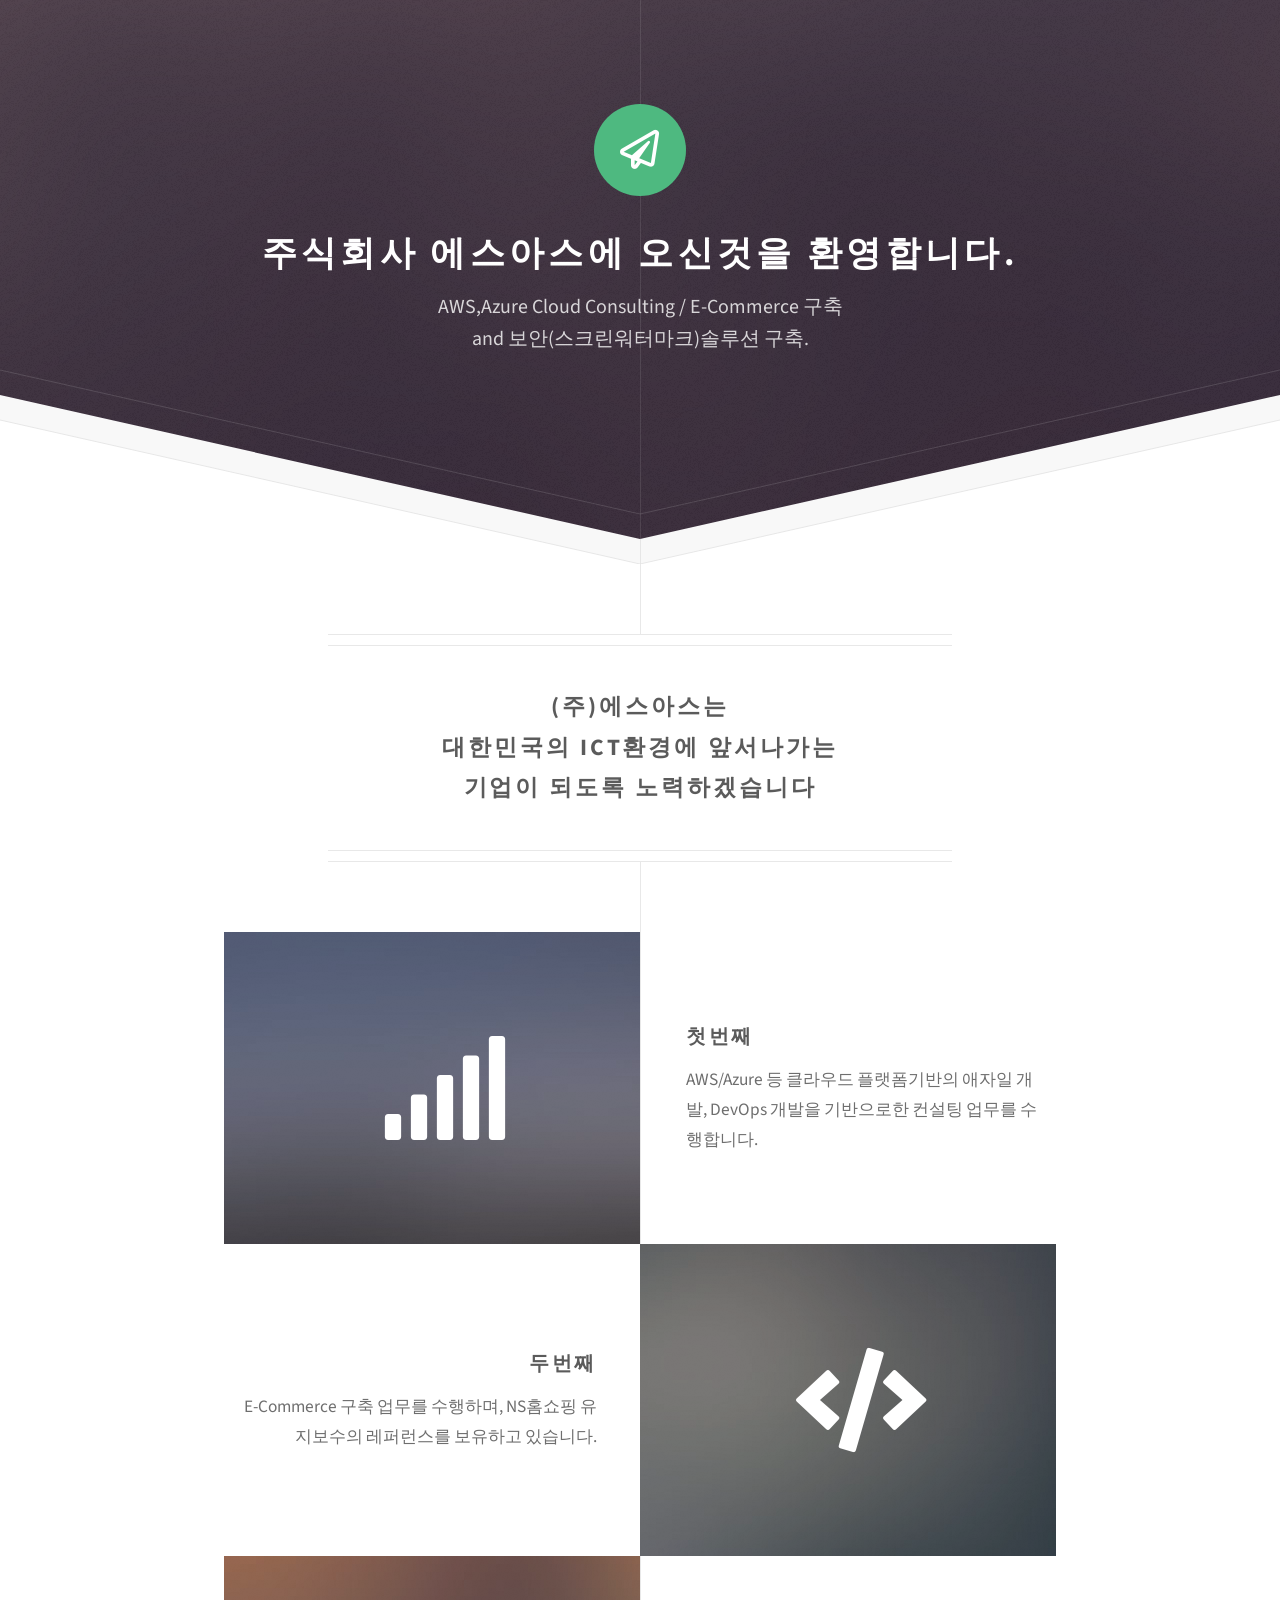
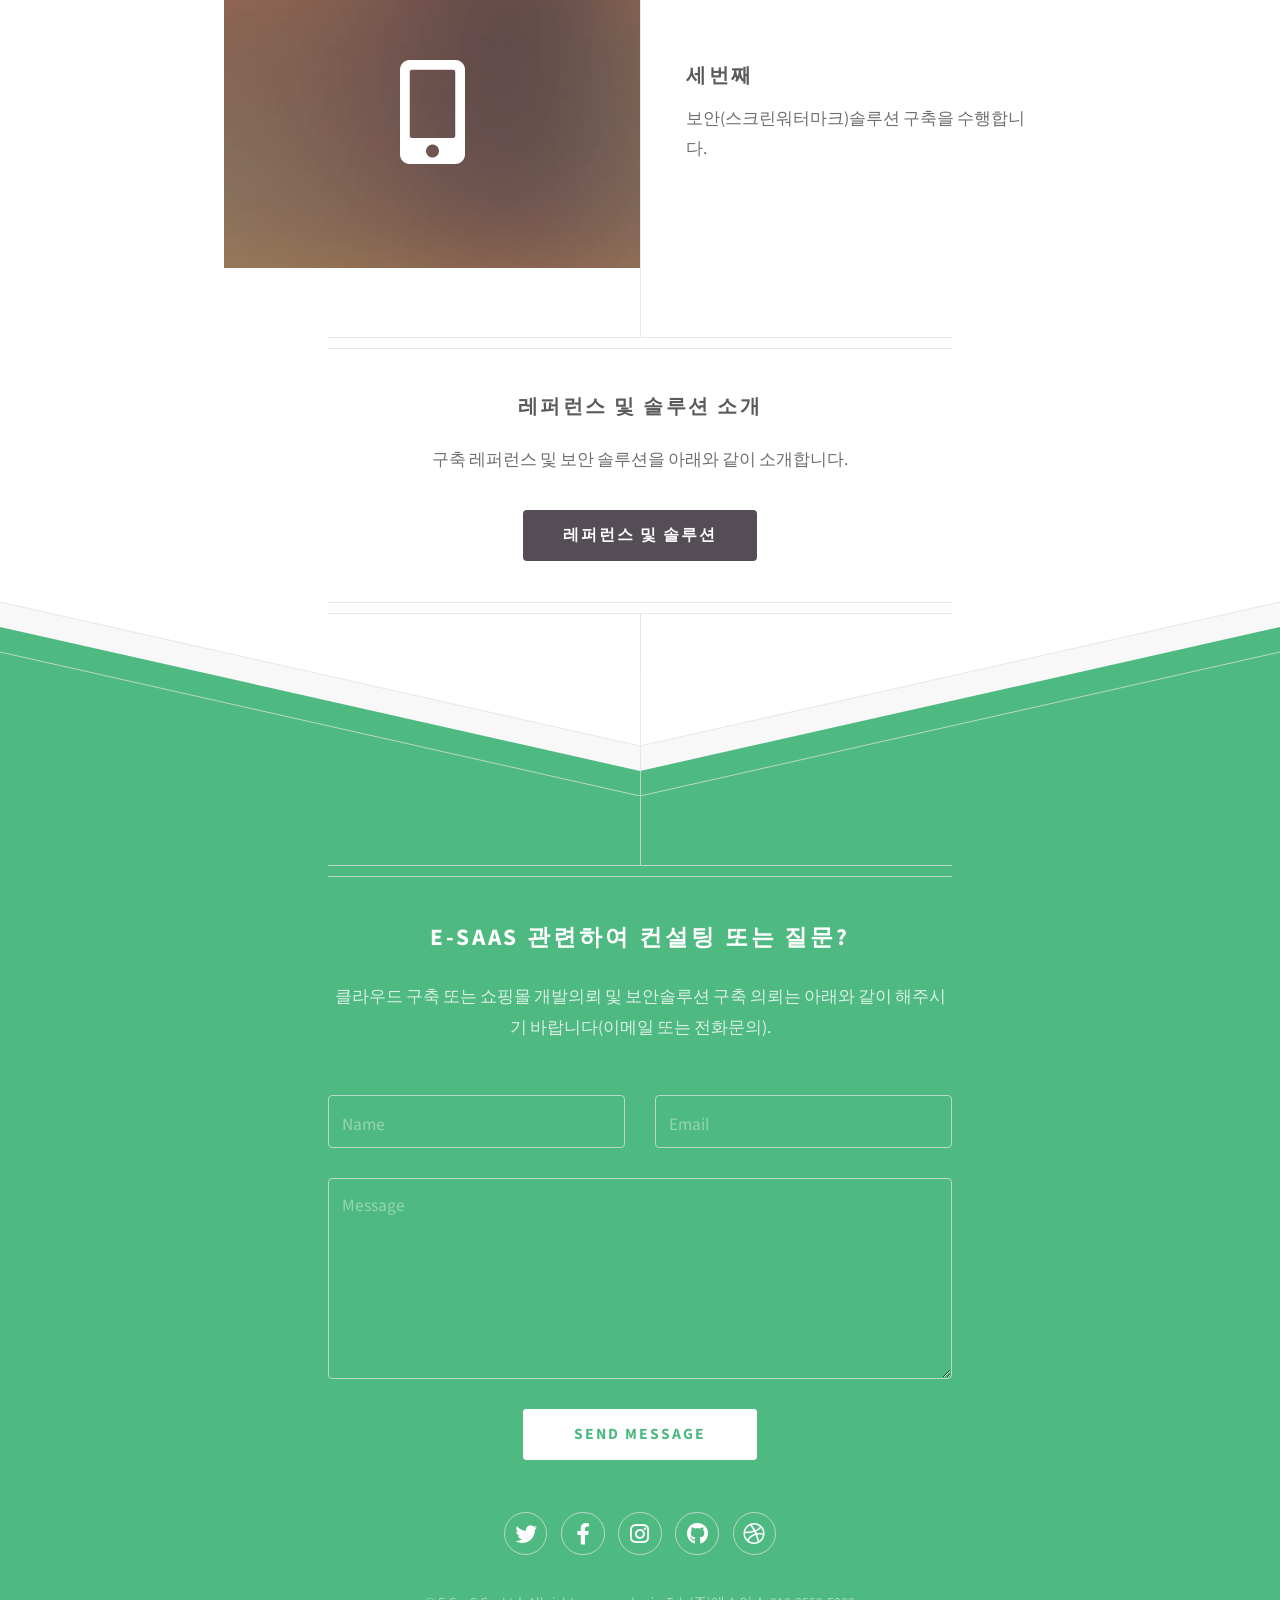
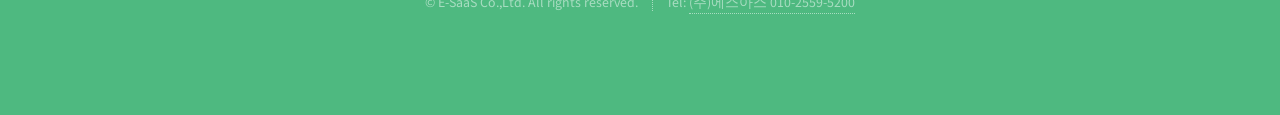
==== index.html @ 89841138 "CI change" ====
<!DOCTYPE HTML>
<!--
	Directive by HTML5 UP
	html5up.net | @ajlkn
	Free for personal and commercial use under the CCA 3.0 license (html5up.net/license)
-->
<html>
	<head>
		<title>E-SaaS Co.,Ltd</title>
		<meta charset="utf-8" />
		<meta name="viewport" content="width=device-width, initial-scale=1, user-scalable=no" />
		<link rel="stylesheet" href="assets/css/main.css" />
	</head>
	<body class="is-preload">

		<!-- Header -->
			<div id="header">
				<span class="logo icon fa-paper-plane"></span>
				<h1>주식회사 에스아스에 오신것을 환영합니다.</h1>
				<p>AWS,Azure Cloud Consulting / E-Commerce 구축 </a>
				<br />
				and 보안(스크린워터마크)솔루션 구축</a>.</p>
			</div>

		<!-- Main -->
			<div id="main">

				<header class="major container medium">
					<h2>(주)에스아스는
					<br />
					대한민국의 ICT환경에 앞서나가는
					<br />
					기업이 되도록 노력하겠습니다</h2>
					<!--
					<p>Tellus erat mauris ipsum fermentum<br />
					etiam vivamus nunc nibh morbi.</p>
					-->
				</header>

				<div class="box alt container">
					<section class="feature left">
						<a href="#" class="image icon solid fa-signal"><img src="images/pic01.jpg" alt="" /></a>
						<div class="content">
							<h3>첫번째</h3>
							<p>AWS/Azure 등 클라우드 플랫폼기반의 애자일 개발, DevOps 개발을 기반으로한 컨설팅 업무를 수행합니다.</p>
						</div>
					</section>
					<section class="feature right">
						<a href="#" class="image icon solid fa-code"><img src="images/pic02.jpg" alt="" /></a>
						<div class="content">
							<h3>두번째</h3>
							<p>E-Commerce 구축 업무를 수행하며, NS홈쇼핑 유지보수의 레퍼런스를 보유하고 있습니다.</p>
						</div>
					</section>
					<section class="feature left">
						<a href="#" class="image icon solid fa-mobile-alt"><img src="images/pic03.jpg" alt="" /></a>
						<div class="content">
							<h3>세번째</h3>
							<p>보안(스크린워터마크)솔루션 구축을 수행합니다.</p>
						</div>
					</section>
				</div>

				<!--
				<div class="box container">
					<header>
						<h2>A lot of generic stuff</h2>
					</header>
					<section>
						<header>
							<h3>Paragraph</h3>
							<p>This is the subtitle for this particular heading</p>
						</header>
						<p>Phasellus nisl nisl, varius id <sup>porttitor sed pellentesque</sup> ac orci. Pellentesque
						habitant <strong>strong</strong> tristique <b>bold</b> et netus <i>italic</i> malesuada <em>emphasized</em> ac turpis egestas. Morbi
						leo suscipit ut. Praesent <sub>id turpis vitae</sub> turpis pretium ultricies. Vestibulum sit
						amet risus elit.</p>
					</section>
					<section>
						<header>
							<h3>Blockquote</h3>
						</header>
						<blockquote>Fringilla nisl. Donec accumsan interdum nisi, quis tincidunt felis sagittis eget.
						tempus euismod. Vestibulum ante ipsum primis in faucibus.</blockquote>
					</section>
					<section>
						<header>
							<h3>Divider</h3>
						</header>
						<p>Donec consectetur vestibulum dolor et pulvinar. Etiam vel felis enim, at viverra
						ligula. Ut porttitor sagittis lorem, quis eleifend nisi ornare vel. Praesent nec orci
						facilisis leo magna. Cras sit amet urna eros, id egestas urna. Quisque aliquam
						tempus euismod. Vestibulum ante ipsum primis in faucibus orci luctus et ultrices
						posuere cubilia.</p>
						<hr />
						<p>Donec consectetur vestibulum dolor et pulvinar. Etiam vel felis enim, at viverra
						ligula. Ut porttitor sagittis lorem, quis eleifend nisi ornare vel. Praesent nec orci
						facilisis leo magna. Cras sit amet urna eros, id egestas urna. Quisque aliquam
						tempus euismod. Vestibulum ante ipsum primis in faucibus orci luctus et ultrices
						posuere cubilia.</p>
					</section>
					<section>
						<header>
							<h3>Unordered List</h3>
						</header>
						<ul class="default">
							<li>Donec consectetur vestibulum dolor et pulvinar. Etiam vel felis enim, at viverra ligula. Ut porttitor sagittis lorem, quis eleifend nisi ornare vel.</li>
							<li>Donec consectetur vestibulum dolor et pulvinar. Etiam vel felis enim, at viverra ligula. Ut porttitor sagittis lorem, quis eleifend nisi ornare vel.</li>
							<li>Donec consectetur vestibulum dolor et pulvinar. Etiam vel felis enim, at viverra ligula. Ut porttitor sagittis lorem, quis eleifend nisi ornare vel.</li>
							<li>Donec consectetur vestibulum dolor et pulvinar. Etiam vel felis enim, at viverra ligula. Ut porttitor sagittis lorem, quis eleifend nisi ornare vel.</li>
						</ul>
					</section>
					<section>
						<header>
							<h3>Ordered List</h3>
						</header>
						<ol class="default">
							<li>Donec consectetur vestibulum dolor et pulvinar. Etiam vel felis enim, at viverra ligula. Ut porttitor sagittis lorem, quis eleifend nisi ornare vel.</li>
							<li>Donec consectetur vestibulum dolor et pulvinar. Etiam vel felis enim, at viverra ligula. Ut porttitor sagittis lorem, quis eleifend nisi ornare vel.</li>
							<li>Donec consectetur vestibulum dolor et pulvinar. Etiam vel felis enim, at viverra ligula. Ut porttitor sagittis lorem, quis eleifend nisi ornare vel.</li>
							<li>Donec consectetur vestibulum dolor et pulvinar. Etiam vel felis enim, at viverra ligula. Ut porttitor sagittis lorem, quis eleifend nisi ornare vel.</li>
						</ol>
					</section>
					<section>
						<header>
							<h3>Table</h3>
						</header>
						<div class="table-wrapper">
							<table class="default">
								<thead>
									<tr>
										<th>ID</th>
										<th>Name</th>
										<th>Description</th>
										<th>Price</th>
									</tr>
								</thead>
								<tbody>
									<tr>
										<td>45815</td>
										<td>Something</td>
										<td>Ut porttitor sagittis lorem, quis eleifend nisi ornare vel.</td>
										<td>29.99</td>
									</tr>
									<tr>
										<td>24524</td>
										<td>Nothing</td>
										<td>Ut porttitor sagittis lorem, quis eleifend nisi ornare vel.</td>
										<td>19.99</td>
									</tr>
									<tr>
										<td>45815</td>
										<td>Something</td>
										<td>Ut porttitor sagittis lorem, quis eleifend nisi ornare vel.</td>
										<td>29.99</td>
									</tr>
									<tr>
										<td>24524</td>
										<td>Nothing</td>
										<td>Ut porttitor sagittis lorem, quis eleifend nisi ornare vel.</td>
										<td>19.99</td>
									</tr>
								</tbody>
								<tfoot>
									<tr>
										<td colspan="3"></td>
										<td>100.00</td>
									</tr>
								</tfoot>
							</table>
						</div>
					</section>
					<section>
						<header>
							<h3>Form</h3>
						</header>
						<form method="post" action="#">
							<div class="row">
								<div class="col-6 col-12-mobilep">
									<label for="name">Name</label>
									<input class="text" type="text" name="name" id="name" value="" placeholder="John Doe" />
								</div>
								<div class="col-6 col-12-mobilep">
									<label for="email">Email</label>
									<input class="text" type="text" name="email" id="email" value="" placeholder="johndoe@domain.tld" />
								</div>
								<div class="col-12">
									<label for="subject">Subject</label>
									<input class="text" type="text" name="subject" id="subject" value="" placeholder="Enter your subject" />
								</div>
								<div class="col-12">
									<label for="subject">Message</label>
									<textarea name="message" id="message" placeholder="Enter your message" rows="6"></textarea>
								</div>
								<div class="col-12">
									<ul class="actions special">
										<li><input type="submit" value="Send" /></li>
										<li><input type="reset" value="Reset" class="alt" /></li>
									</ul>
								</div>
							</div>
						</form>
					</section>
				</div>
				-->

				<footer class="major container medium">
					<h3>레퍼런스 및 솔루션 소개</h3>
					<p>구축 레퍼런스 및 보안 솔루션을 아래와 같이 소개합니다.</p>
					<ul class="actions special">
						<li><a href="#" class="button">레퍼런스 및 솔루션</a></li>
					</ul>
				</footer>

			</div>

		<!-- Footer -->
			<div id="footer">
				<div class="container medium">

					<header class="major last">
						<h2>E-SaaS 관련하여 컨설팅 또는 질문?</h2>
					</header>

					<p>클라우드 구축 또는 쇼핑몰 개발의뢰 및 보안솔루션 구축 의뢰는 아래와 같이 해주시기 바랍니다(이메일 또는 전화문의).</p>

					<form method="post" action="#">
						<div class="row">
							<div class="col-6 col-12-mobilep">
								<input type="text" name="name" placeholder="Name" />
							</div>
							<div class="col-6 col-12-mobilep">
								<input type="email" name="email" placeholder="Email" />
							</div>
							<div class="col-12">
								<textarea name="message" placeholder="Message" rows="6"></textarea>
							</div>
							<div class="col-12">
								<ul class="actions special">
									<li><input type="submit" value="Send Message" /></li>
								</ul>
							</div>
						</div>
					</form>

					<ul class="icons">
						<li><a href="#" class="icon brands fa-twitter"><span class="label">Twitter</span></a></li>
						<li><a href="#" class="icon brands fa-facebook-f"><span class="label">Facebook</span></a></li>
						<li><a href="#" class="icon brands fa-instagram"><span class="label">Instagram</span></a></li>
						<li><a href="#" class="icon brands fa-github"><span class="label">Github</span></a></li>
						<li><a href="#" class="icon brands fa-dribbble"><span class="label">Dribbble</span></a></li>
					</ul>

					<ul class="copyright">
						<li>&copy; E-SaaS Co.,Ltd. All rights reserved.</li><li>Tel: <a href="">(주)에스아스 010-2559-5200</a></li>
					</ul>

				</div>
			</div>

		<!-- Scripts -->
			<script src="assets/js/jquery.min.js"></script>
			<script src="assets/js/browser.min.js"></script>
			<script src="assets/js/breakpoints.min.js"></script>
			<script src="assets/js/util.js"></script>
			<script src="assets/js/main.js"></script>

	</body>
</html>
---- assets/css/main.css ----
@import url("fontawesome-all.min.css");
@import url("https://fonts.googleapis.com/css?family=Source+Sans+Pro:300,300italic,400,400italic,600,600italic,700,700italic");

/*
	Directive by HTML5 UP
	html5up.net | @ajlkn
	Free for personal and commercial use under the CCA 3.0 license (html5up.net/license)
*/

html, body, div, span, applet, object,
iframe, h1, h2, h3, h4, h5, h6, p, blockquote,
pre, a, abbr, acronym, address, big, cite,
code, del, dfn, em, img, ins, kbd, q, s, samp,
small, strike, strong, sub, sup, tt, var, b,
u, i, center, dl, dt, dd, ol, ul, li, fieldset,
form, label, legend, table, caption, tbody,
tfoot, thead, tr, th, td, article, aside,
canvas, details, embed, figure, figcaption,
footer, header, hgroup, menu, nav, output, ruby,
section, summary, time, mark, audio, video {
	margin: 0;
	padding: 0;
	border: 0;
	font-size: 100%;
	font: inherit;
	vertical-align: baseline;}

article, aside, details, figcaption, figure,
footer, header, hgroup, menu, nav, section {
	display: block;}

body {
	line-height: 1;
}

ol, ul {
	list-style: none;
}

blockquote, q {
	quotes: none;
}

	blockquote:before, blockquote:after, q:before, q:after {
		content: '';
		content: none;
	}

table {
	border-collapse: collapse;
	border-spacing: 0;
}

body {
	-webkit-text-size-adjust: none;
}

mark {
	background-color: transparent;
	color: inherit;
}

input::-moz-focus-inner {
	border: 0;
	padding: 0;
}

input, select, textarea {
	-moz-appearance: none;
	-webkit-appearance: none;
	-ms-appearance: none;
	appearance: none;
}

/* Basic */

	html {
		box-sizing: border-box;
	}

	*, *:before, *:after {
		box-sizing: inherit;
	}

	html, body {
		height: 100%;
	}

	body {
		background: #ffffff;
	}

		body.is-preload *, body.is-preload *:before, body.is-preload *:after {
			-moz-animation: none !important;
			-webkit-animation: none !important;
			-ms-animation: none !important;
			animation: none !important;
			-moz-transition: none !important;
			-webkit-transition: none !important;
			-ms-transition: none !important;
			transition: none !important;
		}

	body, input, select, textarea {
		color: #6e6e6e;
		font-family: 'Source Sans Pro', sans-serif;
		font-size: 16pt;
		font-weight: 400;
		line-height: 1.75em;
	}

	a {
		-moz-transition: color 0.2s ease-in-out, border-bottom-color 0.2s ease-in-out;
		-webkit-transition: color 0.2s ease-in-out, border-bottom-color 0.2s ease-in-out;
		-ms-transition: color 0.2s ease-in-out, border-bottom-color 0.2s ease-in-out;
		transition: color 0.2s ease-in-out, border-bottom-color 0.2s ease-in-out;
		border-bottom: dotted 1px;
		color: #4eb980;
		text-decoration: none;
	}

		a:hover {
			border-bottom-color: transparent;
		}

	strong, b {
		font-weight: 600;
		color: #5b5b5b;
	}

	em, i {
		font-style: italic;
	}

	p, ul, ol, dl, table, blockquote, form {
		margin: 0 0 2em 0;
	}

	h1, h2, h3, h4, h5, h6 {
		color: #5b5b5b;
		font-weight: 700;
		letter-spacing: 0.125em;
		line-height: 1.75em;
		margin-bottom: 1em;
		text-transform: uppercase;
		text-align: center;
	}

		h1 a, h2 a, h3 a, h4 a, h5 a, h6 a {
			color: inherit;
			text-decoration: none;
		}

	h2 {
		font-size: 1.75em;
	}

	h3 {
		font-size: 1.5em;
	}

	sub {
		font-size: 0.8em;
		position: relative;
		top: 0.5em;
	}

	sup {
		font-size: 0.8em;
		position: relative;
		top: -0.5em;
	}

	hr {
		border: 0;
		border-top: solid 1px rgba(224, 224, 224, 0.75);
		margin-bottom: 1.5em;
	}

	blockquote {
		border-left: solid 0.5em rgba(224, 224, 224, 0.75);
		font-style: italic;
		padding: 1em 0 1em 2em;
	}

/* Container */

	.container {
		margin: 0 auto;
		max-width: 100%;
		width: 51em;
	}

		.container.medium {
			width: 38.25em;
		}

		@media screen and (max-width: 1280px) {

			.container {
				width: 48em;
			}

				.container.medium {
					width: 36em;
				}

		}

		@media screen and (max-width: 980px) {

			.container {
				width: 95%;
			}

				.container.medium {
					width: 71.25%;
				}

		}

		@media screen and (max-width: 840px) {

			.container {
				width: 95% !important;
			}

		}

		@media screen and (max-width: 736px) {

			.container {
				width: 90% !important;
			}

		}

		@media screen and (max-width: 480px) {

			.container {
				width: 100% !important;
			}

		}

/* Row */

	.row {
		display: flex;
		flex-wrap: wrap;
		box-sizing: border-box;
		align-items: stretch;
	}

		.row > * {
			box-sizing: border-box;
		}

		.row.gtr-uniform > * > :last-child {
			margin-bottom: 0;
		}

		.row.aln-left {
			justify-content: flex-start;
		}

		.row.aln-center {
			justify-content: center;
		}

		.row.aln-right {
			justify-content: flex-end;
		}

		.row.aln-top {
			align-items: flex-start;
		}

		.row.aln-middle {
			align-items: center;
		}

		.row.aln-bottom {
			align-items: flex-end;
		}

		.row > .imp {
			order: -1;
		}

		.row > .col-1 {
			width: 8.33333%;
		}

		.row > .off-1 {
			margin-left: 8.33333%;
		}

		.row > .col-2 {
			width: 16.66667%;
		}

		.row > .off-2 {
			margin-left: 16.66667%;
		}

		.row > .col-3 {
			width: 25%;
		}

		.row > .off-3 {
			margin-left: 25%;
		}

		.row > .col-4 {
			width: 33.33333%;
		}

		.row > .off-4 {
			margin-left: 33.33333%;
		}

		.row > .col-5 {
			width: 41.66667%;
		}

		.row > .off-5 {
			margin-left: 41.66667%;
		}

		.row > .col-6 {
			width: 50%;
		}

		.row > .off-6 {
			margin-left: 50%;
		}

		.row > .col-7 {
			width: 58.33333%;
		}

		.row > .off-7 {
			margin-left: 58.33333%;
		}

		.row > .col-8 {
			width: 66.66667%;
		}

		.row > .off-8 {
			margin-left: 66.66667%;
		}

		.row > .col-9 {
			width: 75%;
		}

		.row > .off-9 {
			margin-left: 75%;
		}

		.row > .col-10 {
			width: 83.33333%;
		}

		.row > .off-10 {
			margin-left: 83.33333%;
		}

		.row > .col-11 {
			width: 91.66667%;
		}

		.row > .off-11 {
			margin-left: 91.66667%;
		}

		.row > .col-12 {
			width: 100%;
		}

		.row > .off-12 {
			margin-left: 100%;
		}

		.row.gtr-0 {
			margin-top: 0px;
			margin-left: 0px;
		}

			.row.gtr-0 > * {
				padding: 0px 0 0 0px;
			}

			.row.gtr-0.gtr-uniform {
				margin-top: 0px;
			}

				.row.gtr-0.gtr-uniform > * {
					padding-top: 0px;
				}

		.row.gtr-25 {
			margin-top: -7.5px;
			margin-left: -7.5px;
		}

			.row.gtr-25 > * {
				padding: 7.5px 0 0 7.5px;
			}

			.row.gtr-25.gtr-uniform {
				margin-top: -7.5px;
			}

				.row.gtr-25.gtr-uniform > * {
					padding-top: 7.5px;
				}

		.row.gtr-50 {
			margin-top: -15px;
			margin-left: -15px;
		}

			.row.gtr-50 > * {
				padding: 15px 0 0 15px;
			}

			.row.gtr-50.gtr-uniform {
				margin-top: -15px;
			}

				.row.gtr-50.gtr-uniform > * {
					padding-top: 15px;
				}

		.row {
			margin-top: -30px;
			margin-left: -30px;
		}

			.row > * {
				padding: 30px 0 0 30px;
			}

			.row.gtr-uniform {
				margin-top: -30px;
			}

				.row.gtr-uniform > * {
					padding-top: 30px;
				}

		.row.gtr-150 {
			margin-top: -45px;
			margin-left: -45px;
		}

			.row.gtr-150 > * {
				padding: 45px 0 0 45px;
			}

			.row.gtr-150.gtr-uniform {
				margin-top: -45px;
			}

				.row.gtr-150.gtr-uniform > * {
					padding-top: 45px;
				}

		.row.gtr-200 {
			margin-top: -60px;
			margin-left: -60px;
		}

			.row.gtr-200 > * {
				padding: 60px 0 0 60px;
			}

			.row.gtr-200.gtr-uniform {
				margin-top: -60px;
			}

				.row.gtr-200.gtr-uniform > * {
					padding-top: 60px;
				}

		@media screen and (max-width: 1680px) {

			.row {
				display: flex;
				flex-wrap: wrap;
				box-sizing: border-box;
				align-items: stretch;
			}

				.row > * {
					box-sizing: border-box;
				}

				.row.gtr-uniform > * > :last-child {
					margin-bottom: 0;
				}

				.row.aln-left {
					justify-content: flex-start;
				}

				.row.aln-center {
					justify-content: center;
				}

				.row.aln-right {
					justify-content: flex-end;
				}

				.row.aln-top {
					align-items: flex-start;
				}

				.row.aln-middle {
					align-items: center;
				}

				.row.aln-bottom {
					align-items: flex-end;
				}

				.row > .imp-wide {
					order: -1;
				}

				.row > .col-1-wide {
					width: 8.33333%;
				}

				.row > .off-1-wide {
					margin-left: 8.33333%;
				}

				.row > .col-2-wide {
					width: 16.66667%;
				}

				.row > .off-2-wide {
					margin-left: 16.66667%;
				}

				.row > .col-3-wide {
					width: 25%;
				}

				.row > .off-3-wide {
					margin-left: 25%;
				}

				.row > .col-4-wide {
					width: 33.33333%;
				}

				.row > .off-4-wide {
					margin-left: 33.33333%;
				}

				.row > .col-5-wide {
					width: 41.66667%;
				}

				.row > .off-5-wide {
					margin-left: 41.66667%;
				}

				.row > .col-6-wide {
					width: 50%;
				}

				.row > .off-6-wide {
					margin-left: 50%;
				}

				.row > .col-7-wide {
					width: 58.33333%;
				}

				.row > .off-7-wide {
					margin-left: 58.33333%;
				}

				.row > .col-8-wide {
					width: 66.66667%;
				}

				.row > .off-8-wide {
					margin-left: 66.66667%;
				}

				.row > .col-9-wide {
					width: 75%;
				}

				.row > .off-9-wide {
					margin-left: 75%;
				}

				.row > .col-10-wide {
					width: 83.33333%;
				}

				.row > .off-10-wide {
					margin-left: 83.33333%;
				}

				.row > .col-11-wide {
					width: 91.66667%;
				}

				.row > .off-11-wide {
					margin-left: 91.66667%;
				}

				.row > .col-12-wide {
					width: 100%;
				}

				.row > .off-12-wide {
					margin-left: 100%;
				}

				.row.gtr-0 {
					margin-top: 0px;
					margin-left: 0px;
				}

					.row.gtr-0 > * {
						padding: 0px 0 0 0px;
					}

					.row.gtr-0.gtr-uniform {
						margin-top: 0px;
					}

						.row.gtr-0.gtr-uniform > * {
							padding-top: 0px;
						}

				.row.gtr-25 {
					margin-top: -7.5px;
					margin-left: -7.5px;
				}

					.row.gtr-25 > * {
						padding: 7.5px 0 0 7.5px;
					}

					.row.gtr-25.gtr-uniform {
						margin-top: -7.5px;
					}

						.row.gtr-25.gtr-uniform > * {
							padding-top: 7.5px;
						}

				.row.gtr-50 {
					margin-top: -15px;
					margin-left: -15px;
				}

					.row.gtr-50 > * {
						padding: 15px 0 0 15px;
					}

					.row.gtr-50.gtr-uniform {
						margin-top: -15px;
					}

						.row.gtr-50.gtr-uniform > * {
							padding-top: 15px;
						}

				.row {
					margin-top: -30px;
					margin-left: -30px;
				}

					.row > * {
						padding: 30px 0 0 30px;
					}

					.row.gtr-uniform {
						margin-top: -30px;
					}

						.row.gtr-uniform > * {
							padding-top: 30px;
						}

				.row.gtr-150 {
					margin-top: -45px;
					margin-left: -45px;
				}

					.row.gtr-150 > * {
						padding: 45px 0 0 45px;
					}

					.row.gtr-150.gtr-uniform {
						margin-top: -45px;
					}

						.row.gtr-150.gtr-uniform > * {
							padding-top: 45px;
						}

				.row.gtr-200 {
					margin-top: -60px;
					margin-left: -60px;
				}

					.row.gtr-200 > * {
						padding: 60px 0 0 60px;
					}

					.row.gtr-200.gtr-uniform {
						margin-top: -60px;
					}

						.row.gtr-200.gtr-uniform > * {
							padding-top: 60px;
						}

		}

		@media screen and (max-width: 1280px) {

			.row {
				display: flex;
				flex-wrap: wrap;
				box-sizing: border-box;
				align-items: stretch;
			}

				.row > * {
					box-sizing: border-box;
				}

				.row.gtr-uniform > * > :last-child {
					margin-bottom: 0;
				}

				.row.aln-left {
					justify-content: flex-start;
				}

				.row.aln-center {
					justify-content: center;
				}

				.row.aln-right {
					justify-content: flex-end;
				}

				.row.aln-top {
					align-items: flex-start;
				}

				.row.aln-middle {
					align-items: center;
				}

				.row.aln-bottom {
					align-items: flex-end;
				}

				.row > .imp-normal {
					order: -1;
				}

				.row > .col-1-normal {
					width: 8.33333%;
				}

				.row > .off-1-normal {
					margin-left: 8.33333%;
				}

				.row > .col-2-normal {
					width: 16.66667%;
				}

				.row > .off-2-normal {
					margin-left: 16.66667%;
				}

				.row > .col-3-normal {
					width: 25%;
				}

				.row > .off-3-normal {
					margin-left: 25%;
				}

				.row > .col-4-normal {
					width: 33.33333%;
				}

				.row > .off-4-normal {
					margin-left: 33.33333%;
				}

				.row > .col-5-normal {
					width: 41.66667%;
				}

				.row > .off-5-normal {
					margin-left: 41.66667%;
				}

				.row > .col-6-normal {
					width: 50%;
				}

				.row > .off-6-normal {
					margin-left: 50%;
				}

				.row > .col-7-normal {
					width: 58.33333%;
				}

				.row > .off-7-normal {
					margin-left: 58.33333%;
				}

				.row > .col-8-normal {
					width: 66.66667%;
				}

				.row > .off-8-normal {
					margin-left: 66.66667%;
				}

				.row > .col-9-normal {
					width: 75%;
				}

				.row > .off-9-normal {
					margin-left: 75%;
				}

				.row > .col-10-normal {
					width: 83.33333%;
				}

				.row > .off-10-normal {
					margin-left: 83.33333%;
				}

				.row > .col-11-normal {
					width: 91.66667%;
				}

				.row > .off-11-normal {
					margin-left: 91.66667%;
				}

				.row > .col-12-normal {
					width: 100%;
				}

				.row > .off-12-normal {
					margin-left: 100%;
				}

				.row.gtr-0 {
					margin-top: 0px;
					margin-left: 0px;
				}

					.row.gtr-0 > * {
						padding: 0px 0 0 0px;
					}

					.row.gtr-0.gtr-uniform {
						margin-top: 0px;
					}

						.row.gtr-0.gtr-uniform > * {
							padding-top: 0px;
						}

				.row.gtr-25 {
					margin-top: -7.5px;
					margin-left: -7.5px;
				}

					.row.gtr-25 > * {
						padding: 7.5px 0 0 7.5px;
					}

					.row.gtr-25.gtr-uniform {
						margin-top: -7.5px;
					}

						.row.gtr-25.gtr-uniform > * {
							padding-top: 7.5px;
						}

				.row.gtr-50 {
					margin-top: -15px;
					margin-left: -15px;
				}

					.row.gtr-50 > * {
						padding: 15px 0 0 15px;
					}

					.row.gtr-50.gtr-uniform {
						margin-top: -15px;
					}

						.row.gtr-50.gtr-uniform > * {
							padding-top: 15px;
						}

				.row {
					margin-top: -30px;
					margin-left: -30px;
				}

					.row > * {
						padding: 30px 0 0 30px;
					}

					.row.gtr-uniform {
						margin-top: -30px;
					}

						.row.gtr-uniform > * {
							padding-top: 30px;
						}

				.row.gtr-150 {
					margin-top: -45px;
					margin-left: -45px;
				}

					.row.gtr-150 > * {
						padding: 45px 0 0 45px;
					}

					.row.gtr-150.gtr-uniform {
						margin-top: -45px;
					}

						.row.gtr-150.gtr-uniform > * {
							padding-top: 45px;
						}

				.row.gtr-200 {
					margin-top: -60px;
					margin-left: -60px;
				}

					.row.gtr-200 > * {
						padding: 60px 0 0 60px;
					}

					.row.gtr-200.gtr-uniform {
						margin-top: -60px;
					}

						.row.gtr-200.gtr-uniform > * {
							padding-top: 60px;
						}

		}

		@media screen and (max-width: 980px) {

			.row {
				display: flex;
				flex-wrap: wrap;
				box-sizing: border-box;
				align-items: stretch;
			}

				.row > * {
					box-sizing: border-box;
				}

				.row.gtr-uniform > * > :last-child {
					margin-bottom: 0;
				}

				.row.aln-left {
					justify-content: flex-start;
				}

				.row.aln-center {
					justify-content: center;
				}

				.row.aln-right {
					justify-content: flex-end;
				}

				.row.aln-top {
					align-items: flex-start;
				}

				.row.aln-middle {
					align-items: center;
				}

				.row.aln-bottom {
					align-items: flex-end;
				}

				.row > .imp-narrow {
					order: -1;
				}

				.row > .col-1-narrow {
					width: 8.33333%;
				}

				.row > .off-1-narrow {
					margin-left: 8.33333%;
				}

				.row > .col-2-narrow {
					width: 16.66667%;
				}

				.row > .off-2-narrow {
					margin-left: 16.66667%;
				}

				.row > .col-3-narrow {
					width: 25%;
				}

				.row > .off-3-narrow {
					margin-left: 25%;
				}

				.row > .col-4-narrow {
					width: 33.33333%;
				}

				.row > .off-4-narrow {
					margin-left: 33.33333%;
				}

				.row > .col-5-narrow {
					width: 41.66667%;
				}

				.row > .off-5-narrow {
					margin-left: 41.66667%;
				}

				.row > .col-6-narrow {
					width: 50%;
				}

				.row > .off-6-narrow {
					margin-left: 50%;
				}

				.row > .col-7-narrow {
					width: 58.33333%;
				}

				.row > .off-7-narrow {
					margin-left: 58.33333%;
				}

				.row > .col-8-narrow {
					width: 66.66667%;
				}

				.row > .off-8-narrow {
					margin-left: 66.66667%;
				}

				.row > .col-9-narrow {
					width: 75%;
				}

				.row > .off-9-narrow {
					margin-left: 75%;
				}

				.row > .col-10-narrow {
					width: 83.33333%;
				}

				.row > .off-10-narrow {
					margin-left: 83.33333%;
				}

				.row > .col-11-narrow {
					width: 91.66667%;
				}

				.row > .off-11-narrow {
					margin-left: 91.66667%;
				}

				.row > .col-12-narrow {
					width: 100%;
				}

				.row > .off-12-narrow {
					margin-left: 100%;
				}

				.row.gtr-0 {
					margin-top: 0px;
					margin-left: 0px;
				}

					.row.gtr-0 > * {
						padding: 0px 0 0 0px;
					}

					.row.gtr-0.gtr-uniform {
						margin-top: 0px;
					}

						.row.gtr-0.gtr-uniform > * {
							padding-top: 0px;
						}

				.row.gtr-25 {
					margin-top: -7.5px;
					margin-left: -7.5px;
				}

					.row.gtr-25 > * {
						padding: 7.5px 0 0 7.5px;
					}

					.row.gtr-25.gtr-uniform {
						margin-top: -7.5px;
					}

						.row.gtr-25.gtr-uniform > * {
							padding-top: 7.5px;
						}

				.row.gtr-50 {
					margin-top: -15px;
					margin-left: -15px;
				}

					.row.gtr-50 > * {
						padding: 15px 0 0 15px;
					}

					.row.gtr-50.gtr-uniform {
						margin-top: -15px;
					}

						.row.gtr-50.gtr-uniform > * {
							padding-top: 15px;
						}

				.row {
					margin-top: -30px;
					margin-left: -30px;
				}

					.row > * {
						padding: 30px 0 0 30px;
					}

					.row.gtr-uniform {
						margin-top: -30px;
					}

						.row.gtr-uniform > * {
							padding-top: 30px;
						}

				.row.gtr-150 {
					margin-top: -45px;
					margin-left: -45px;
				}

					.row.gtr-150 > * {
						padding: 45px 0 0 45px;
					}

					.row.gtr-150.gtr-uniform {
						margin-top: -45px;
					}

						.row.gtr-150.gtr-uniform > * {
							padding-top: 45px;
						}

				.row.gtr-200 {
					margin-top: -60px;
					margin-left: -60px;
				}

					.row.gtr-200 > * {
						padding: 60px 0 0 60px;
					}

					.row.gtr-200.gtr-uniform {
						margin-top: -60px;
					}

						.row.gtr-200.gtr-uniform > * {
							padding-top: 60px;
						}

		}

		@media screen and (max-width: 840px) {

			.row {
				display: flex;
				flex-wrap: wrap;
				box-sizing: border-box;
				align-items: stretch;
			}

				.row > * {
					box-sizing: border-box;
				}

				.row.gtr-uniform > * > :last-child {
					margin-bottom: 0;
				}

				.row.aln-left {
					justify-content: flex-start;
				}

				.row.aln-center {
					justify-content: center;
				}

				.row.aln-right {
					justify-content: flex-end;
				}

				.row.aln-top {
					align-items: flex-start;
				}

				.row.aln-middle {
					align-items: center;
				}

				.row.aln-bottom {
					align-items: flex-end;
				}

				.row > .imp-narrower {
					order: -1;
				}

				.row > .col-1-narrower {
					width: 8.33333%;
				}

				.row > .off-1-narrower {
					margin-left: 8.33333%;
				}

				.row > .col-2-narrower {
					width: 16.66667%;
				}

				.row > .off-2-narrower {
					margin-left: 16.66667%;
				}

				.row > .col-3-narrower {
					width: 25%;
				}

				.row > .off-3-narrower {
					margin-left: 25%;
				}

				.row > .col-4-narrower {
					width: 33.33333%;
				}

				.row > .off-4-narrower {
					margin-left: 33.33333%;
				}

				.row > .col-5-narrower {
					width: 41.66667%;
				}

				.row > .off-5-narrower {
					margin-left: 41.66667%;
				}

				.row > .col-6-narrower {
					width: 50%;
				}

				.row > .off-6-narrower {
					margin-left: 50%;
				}

				.row > .col-7-narrower {
					width: 58.33333%;
				}

				.row > .off-7-narrower {
					margin-left: 58.33333%;
				}

				.row > .col-8-narrower {
					width: 66.66667%;
				}

				.row > .off-8-narrower {
					margin-left: 66.66667%;
				}

				.row > .col-9-narrower {
					width: 75%;
				}

				.row > .off-9-narrower {
					margin-left: 75%;
				}

				.row > .col-10-narrower {
					width: 83.33333%;
				}

				.row > .off-10-narrower {
					margin-left: 83.33333%;
				}

				.row > .col-11-narrower {
					width: 91.66667%;
				}

				.row > .off-11-narrower {
					margin-left: 91.66667%;
				}

				.row > .col-12-narrower {
					width: 100%;
				}

				.row > .off-12-narrower {
					margin-left: 100%;
				}

				.row.gtr-0 {
					margin-top: 0px;
					margin-left: 0px;
				}

					.row.gtr-0 > * {
						padding: 0px 0 0 0px;
					}

					.row.gtr-0.gtr-uniform {
						margin-top: 0px;
					}

						.row.gtr-0.gtr-uniform > * {
							padding-top: 0px;
						}

				.row.gtr-25 {
					margin-top: -5px;
					margin-left: -5px;
				}

					.row.gtr-25 > * {
						padding: 5px 0 0 5px;
					}

					.row.gtr-25.gtr-uniform {
						margin-top: -5px;
					}

						.row.gtr-25.gtr-uniform > * {
							padding-top: 5px;
						}

				.row.gtr-50 {
					margin-top: -10px;
					margin-left: -10px;
				}

					.row.gtr-50 > * {
						padding: 10px 0 0 10px;
					}

					.row.gtr-50.gtr-uniform {
						margin-top: -10px;
					}

						.row.gtr-50.gtr-uniform > * {
							padding-top: 10px;
						}

				.row {
					margin-top: -20px;
					margin-left: -20px;
				}

					.row > * {
						padding: 20px 0 0 20px;
					}

					.row.gtr-uniform {
						margin-top: -20px;
					}

						.row.gtr-uniform > * {
							padding-top: 20px;
						}

				.row.gtr-150 {
					margin-top: -30px;
					margin-left: -30px;
				}

					.row.gtr-150 > * {
						padding: 30px 0 0 30px;
					}

					.row.gtr-150.gtr-uniform {
						margin-top: -30px;
					}

						.row.gtr-150.gtr-uniform > * {
							padding-top: 30px;
						}

				.row.gtr-200 {
					margin-top: -40px;
					margin-left: -40px;
				}

					.row.gtr-200 > * {
						padding: 40px 0 0 40px;
					}

					.row.gtr-200.gtr-uniform {
						margin-top: -40px;
					}

						.row.gtr-200.gtr-uniform > * {
							padding-top: 40px;
						}

		}

		@media screen and (max-width: 736px) {

			.row {
				display: flex;
				flex-wrap: wrap;
				box-sizing: border-box;
				align-items: stretch;
			}

				.row > * {
					box-sizing: border-box;
				}

				.row.gtr-uniform > * > :last-child {
					margin-bottom: 0;
				}

				.row.aln-left {
					justify-content: flex-start;
				}

				.row.aln-center {
					justify-content: center;
				}

				.row.aln-right {
					justify-content: flex-end;
				}

				.row.aln-top {
					align-items: flex-start;
				}

				.row.aln-middle {
					align-items: center;
				}

				.row.aln-bottom {
					align-items: flex-end;
				}

				.row > .imp-mobile {
					order: -1;
				}

				.row > .col-1-mobile {
					width: 8.33333%;
				}

				.row > .off-1-mobile {
					margin-left: 8.33333%;
				}

				.row > .col-2-mobile {
					width: 16.66667%;
				}

				.row > .off-2-mobile {
					margin-left: 16.66667%;
				}

				.row > .col-3-mobile {
					width: 25%;
				}

				.row > .off-3-mobile {
					margin-left: 25%;
				}

				.row > .col-4-mobile {
					width: 33.33333%;
				}

				.row > .off-4-mobile {
					margin-left: 33.33333%;
				}

				.row > .col-5-mobile {
					width: 41.66667%;
				}

				.row > .off-5-mobile {
					margin-left: 41.66667%;
				}

				.row > .col-6-mobile {
					width: 50%;
				}

				.row > .off-6-mobile {
					margin-left: 50%;
				}

				.row > .col-7-mobile {
					width: 58.33333%;
				}

				.row > .off-7-mobile {
					margin-left: 58.33333%;
				}

				.row > .col-8-mobile {
					width: 66.66667%;
				}

				.row > .off-8-mobile {
					margin-left: 66.66667%;
				}

				.row > .col-9-mobile {
					width: 75%;
				}

				.row > .off-9-mobile {
					margin-left: 75%;
				}

				.row > .col-10-mobile {
					width: 83.33333%;
				}

				.row > .off-10-mobile {
					margin-left: 83.33333%;
				}

				.row > .col-11-mobile {
					width: 91.66667%;
				}

				.row > .off-11-mobile {
					margin-left: 91.66667%;
				}

				.row > .col-12-mobile {
					width: 100%;
				}

				.row > .off-12-mobile {
					margin-left: 100%;
				}

				.row.gtr-0 {
					margin-top: 0px;
					margin-left: 0px;
				}

					.row.gtr-0 > * {
						padding: 0px 0 0 0px;
					}

					.row.gtr-0.gtr-uniform {
						margin-top: 0px;
					}

						.row.gtr-0.gtr-uniform > * {
							padding-top: 0px;
						}

				.row.gtr-25 {
					margin-top: -57.5px;
					margin-left: -5px;
				}

					.row.gtr-25 > * {
						padding: 57.5px 0 0 5px;
					}

					.row.gtr-25.gtr-uniform {
						margin-top: -5px;
					}

						.row.gtr-25.gtr-uniform > * {
							padding-top: 5px;
						}

				.row.gtr-50 {
					margin-top: -115px;
					margin-left: -10px;
				}

					.row.gtr-50 > * {
						padding: 115px 0 0 10px;
					}

					.row.gtr-50.gtr-uniform {
						margin-top: -10px;
					}

						.row.gtr-50.gtr-uniform > * {
							padding-top: 10px;
						}

				.row {
					margin-top: -230px;
					margin-left: -20px;
				}

					.row > * {
						padding: 230px 0 0 20px;
					}

					.row.gtr-uniform {
						margin-top: -20px;
					}

						.row.gtr-uniform > * {
							padding-top: 20px;
						}

				.row.gtr-150 {
					margin-top: -345px;
					margin-left: -30px;
				}

					.row.gtr-150 > * {
						padding: 345px 0 0 30px;
					}

					.row.gtr-150.gtr-uniform {
						margin-top: -30px;
					}

						.row.gtr-150.gtr-uniform > * {
							padding-top: 30px;
						}

				.row.gtr-200 {
					margin-top: -460px;
					margin-left: -40px;
				}

					.row.gtr-200 > * {
						padding: 460px 0 0 40px;
					}

					.row.gtr-200.gtr-uniform {
						margin-top: -40px;
					}

						.row.gtr-200.gtr-uniform > * {
							padding-top: 40px;
						}

		}

		@media screen and (max-width: 480px) {

			.row {
				display: flex;
				flex-wrap: wrap;
				box-sizing: border-box;
				align-items: stretch;
			}

				.row > * {
					box-sizing: border-box;
				}

				.row.gtr-uniform > * > :last-child {
					margin-bottom: 0;
				}

				.row.aln-left {
					justify-content: flex-start;
				}

				.row.aln-center {
					justify-content: center;
				}

				.row.aln-right {
					justify-content: flex-end;
				}

				.row.aln-top {
					align-items: flex-start;
				}

				.row.aln-middle {
					align-items: center;
				}

				.row.aln-bottom {
					align-items: flex-end;
				}

				.row > .imp-mobilep {
					order: -1;
				}

				.row > .col-1-mobilep {
					width: 8.33333%;
				}

				.row > .off-1-mobilep {
					margin-left: 8.33333%;
				}

				.row > .col-2-mobilep {
					width: 16.66667%;
				}

				.row > .off-2-mobilep {
					margin-left: 16.66667%;
				}

				.row > .col-3-mobilep {
					width: 25%;
				}

				.row > .off-3-mobilep {
					margin-left: 25%;
				}

				.row > .col-4-mobilep {
					width: 33.33333%;
				}

				.row > .off-4-mobilep {
					margin-left: 33.33333%;
				}

				.row > .col-5-mobilep {
					width: 41.66667%;
				}

				.row > .off-5-mobilep {
					margin-left: 41.66667%;
				}

				.row > .col-6-mobilep {
					width: 50%;
				}

				.row > .off-6-mobilep {
					margin-left: 50%;
				}

				.row > .col-7-mobilep {
					width: 58.33333%;
				}

				.row > .off-7-mobilep {
					margin-left: 58.33333%;
				}

				.row > .col-8-mobilep {
					width: 66.66667%;
				}

				.row > .off-8-mobilep {
					margin-left: 66.66667%;
				}

				.row > .col-9-mobilep {
					width: 75%;
				}

				.row > .off-9-mobilep {
					margin-left: 75%;
				}

				.row > .col-10-mobilep {
					width: 83.33333%;
				}

				.row > .off-10-mobilep {
					margin-left: 83.33333%;
				}

				.row > .col-11-mobilep {
					width: 91.66667%;
				}

				.row > .off-11-mobilep {
					margin-left: 91.66667%;
				}

				.row > .col-12-mobilep {
					width: 100%;
				}

				.row > .off-12-mobilep {
					margin-left: 100%;
				}

				.row.gtr-0 {
					margin-top: 0px;
					margin-left: 0px;
				}

					.row.gtr-0 > * {
						padding: 0px 0 0 0px;
					}

					.row.gtr-0.gtr-uniform {
						margin-top: 0px;
					}

						.row.gtr-0.gtr-uniform > * {
							padding-top: 0px;
						}

				.row.gtr-25 {
					margin-top: -5px;
					margin-left: -5px;
				}

					.row.gtr-25 > * {
						padding: 5px 0 0 5px;
					}

					.row.gtr-25.gtr-uniform {
						margin-top: -5px;
					}

						.row.gtr-25.gtr-uniform > * {
							padding-top: 5px;
						}

				.row.gtr-50 {
					margin-top: -10px;
					margin-left: -10px;
				}

					.row.gtr-50 > * {
						padding: 10px 0 0 10px;
					}

					.row.gtr-50.gtr-uniform {
						margin-top: -10px;
					}

						.row.gtr-50.gtr-uniform > * {
							padding-top: 10px;
						}

				.row {
					margin-top: -20px;
					margin-left: -20px;
				}

					.row > * {
						padding: 20px 0 0 20px;
					}

					.row.gtr-uniform {
						margin-top: -20px;
					}

						.row.gtr-uniform > * {
							padding-top: 20px;
						}

				.row.gtr-150 {
					margin-top: -30px;
					margin-left: -30px;
				}

					.row.gtr-150 > * {
						padding: 30px 0 0 30px;
					}

					.row.gtr-150.gtr-uniform {
						margin-top: -30px;
					}

						.row.gtr-150.gtr-uniform > * {
							padding-top: 30px;
						}

				.row.gtr-200 {
					margin-top: -40px;
					margin-left: -40px;
				}

					.row.gtr-200 > * {
						padding: 40px 0 0 40px;
					}

					.row.gtr-200.gtr-uniform {
						margin-top: -40px;
					}

						.row.gtr-200.gtr-uniform > * {
							padding-top: 40px;
						}

		}

/* Section/Article */

	section.special, article.special {
		text-align: center;
	}

	header {
		text-align: center;
	}

		header p {
			position: relative;
			top: -1em;
			color: #888888;
			text-transform: uppercase;
			letter-spacing: 0.075em;
		}

		header.major {
			border-bottom-width: 1px;
			border-color: rgba(224, 224, 224, 0.75);
			border-style: solid;
			border-top-width: 1px;
			margin-bottom: 6em;
			padding: 4em 0;
			position: relative;
		}

			header.major:before, header.major:after {
				background: rgba(224, 224, 224, 0.75);
				content: '';
				display: block;
				height: 1px;
				left: 0;
				position: absolute;
				width: 100%;
			}

			header.major:before {
				top: 10px;
			}

			header.major:after {
				bottom: 10px;
			}

			header.major h2 {
				margin: 0;
			}

			header.major p {
				top: 0;
				margin: 1.5em 0 0 0;
				padding: 1.5em 1.5em 0 1.5em;
				font-size: 1.5em;
				line-height: 1.75em;
				border-top: solid 1px rgba(224, 224, 224, 0.75);
				display: inline-block;
			}

			header.major.last {
				border-bottom: 0;
				margin-bottom: 0;
				padding-bottom: 0;
			}

				header.major.last:after {
					display: none;
				}

				header.major.last h2 {
					margin-bottom: 1em;
				}

	footer {
		text-align: center;
	}

		footer.major {
			border-bottom-width: 1px;
			border-color: rgba(224, 224, 224, 0.75);
			border-style: solid;
			border-top-width: 1px;
			margin-top: 6em;
			padding: 4em 0;
			position: relative;
		}

			footer.major:before, footer.major:after {
				background: rgba(224, 224, 224, 0.75);
				content: '';
				display: block;
				height: 1px;
				left: 0;
				position: absolute;
				width: 100%;
			}

			footer.major:before {
				top: 10px;
			}

			footer.major:after {
				bottom: 10px;
			}

/* Form */

	label {
		display: block;
		color: #5b5b5b;
		font-size: 0.8em;
		font-weight: 700;
		letter-spacing: 0.125em;
		line-height: 1.75em;
		text-transform: uppercase;
		margin: 0 0 0.5em 0;
	}

	input[type="text"],
	input[type="password"],
	input[type="email"],
	select,
	textarea {
		-moz-appearance: none;
		-webkit-appearance: none;
		-ms-appearance: none;
		appearance: none;
		-moz-transition: background-color 0.2s ease-in-out;
		-webkit-transition: background-color 0.2s ease-in-out;
		-ms-transition: background-color 0.2s ease-in-out;
		transition: background-color 0.2s ease-in-out;
		background: none;
		border-radius: 4px;
		border: 0;
		border: solid 1px rgba(224, 224, 224, 0.75);
		color: inherit;
		display: block;
		outline: 0;
		padding: 0.75em;
		text-decoration: none;
		width: 100%;
		opacity: 1;
	}

		input[type="text"]:focus,
		input[type="password"]:focus,
		input[type="email"]:focus,
		select:focus,
		textarea:focus {
			background: rgba(224, 224, 224, 0.15);
			border-color: #4eb980;
		}

	input[type="text"],
	input[type="password"],
	input[type="email"],
	select {
		line-height: 1em;
	}

	select {
		background-image: url("data:image/svg+xml;charset=utf8,%3Csvg xmlns='http://www.w3.org/2000/svg' width='40' height='40' preserveAspectRatio='none' viewBox='0 0 40 40'%3E%3Cpath d='M9.4,12.3l10.4,10.4l10.4-10.4c0.2-0.2,0.5-0.4,0.9-0.4c0.3,0,0.6,0.1,0.9,0.4l3.3,3.3c0.2,0.2,0.4,0.5,0.4,0.9 c0,0.4-0.1,0.6-0.4,0.9L20.7,31.9c-0.2,0.2-0.5,0.4-0.9,0.4c-0.3,0-0.6-0.1-0.9-0.4L4.3,17.3c-0.2-0.2-0.4-0.5-0.4-0.9 c0-0.4,0.1-0.6,0.4-0.9l3.3-3.3c0.2-0.2,0.5-0.4,0.9-0.4S9.1,12.1,9.4,12.3z' fill='rgba(224, 224, 224, 0.75)' /%3E%3C/svg%3E");
		background-size: 1.25em;
		background-repeat: no-repeat;
		background-position: calc(100% - 1em) center;
		padding-right: 1.5em;
		text-overflow: ellipsis;
	}

		select option {
			color: #5b5b5b;
			background: #ffffff;
		}

		select:focus::-ms-value {
			background-color: transparent;
		}

		select::-ms-expand {
			display: none;
		}

	textarea {
		padding: 0.5em 0.75em;
	}

	::-webkit-input-placeholder {
		color: inherit;
		opacity: 0.5;
		position: relative;
		top: 3px;
	}

	:-moz-placeholder {
		color: inherit;
		opacity: 0.5;
	}

	::-moz-placeholder {
		color: inherit;
		opacity: 0.5;
	}

	:-ms-input-placeholder {
		color: inherit;
		opacity: 0.5;
	}

/* Image */

	.image {
		border: 0;
		display: inline-block;
		position: relative;
	}

		.image:after {
			-moz-transition: opacity 0.25s ease-in-out;
			-webkit-transition: opacity 0.25s ease-in-out;
			-ms-transition: opacity 0.25s ease-in-out;
			transition: opacity 0.25s ease-in-out;
			background-image: url("images/overlay.png");
			content: '';
			display: block;
			height: 100%;
			left: 0;
			opacity: 0.2;
			position: absolute;
			top: 0;
			width: 100%;
		}

		.image img {
			display: block;
		}

		.image.fit {
			display: block;
		}

			.image.fit img {
				display: block;
				width: 100%;
			}

		.image.feature {
			display: block;
			margin: 0 0 2em 0;
		}

			.image.feature img {
				display: block;
				width: 100%;
			}

		.image.icon {
			-moz-perspective: 500px;
			-webkit-perspective: 500px;
			-ms-perspective: 500px;
			perspective: 500px;
		}

			.image.icon:before {
				-moz-transition: -moz-transform 0.1s ease-in-out, font-size 0.1s ease-in-out;
				-webkit-transition: -webkit-transform 0.1s ease-in-out, font-size 0.1s ease-in-out;
				-ms-transition: -ms-transform 0.1s ease-in-out, font-size 0.1s ease-in-out;
				transition: transform 0.1s ease-in-out, font-size 0.1s ease-in-out;
				color: #fff;
				font-size: 6em;
				height: 1em;
				left: 50%;
				line-height: 1em;
				margin: -0.5em 0 0 -0.5em;
				position: absolute;
				text-align: center;
				top: 50%;
				width: 1em;
				z-index: 1;
			}

			.image.icon:hover:before {
				-moz-transform: translateZ(1em);
				-webkit-transform: translateZ(1em);
				-ms-transform: translateZ(1em);
				transform: translateZ(1em);
			}

			.image.icon:hover:after {
				opacity: 1;
			}

	span.image.icon {
		cursor: default;
	}

/* Icon */

	.icon {
		text-decoration: none;
		border-bottom: none;
		position: relative;
	}

		.icon:before {
			-moz-osx-font-smoothing: grayscale;
			-webkit-font-smoothing: antialiased;
			display: inline-block;
			font-style: normal;
			font-variant: normal;
			text-rendering: auto;
			line-height: 1;
			text-transform: none !important;
			font-family: 'Font Awesome 5 Free';
			font-weight: 400;
		}

		.icon > .label {
			display: none;
		}

		.icon:before {
			line-height: inherit;
		}

		.icon.solid:before {
			font-weight: 900;
		}

		.icon.brands:before {
			font-family: 'Font Awesome 5 Brands';
		}

/* List */

	ol.default {
		list-style: decimal;
		padding-left: 1.25em;
	}

		ol.default li {
			padding-left: 0.25em;
		}

	ul.default {
		list-style: disc;
		padding-left: 1em;
	}

		ul.default li {
			padding-left: 0.5em;
		}

/* Actions */

	ul.actions {
		display: -moz-flex;
		display: -webkit-flex;
		display: -ms-flex;
		display: flex;
		cursor: default;
		list-style: none;
		margin-left: -1em;
		padding-left: 0;
	}

		ul.actions li {
			padding: 0 0 0 1em;
			vertical-align: middle;
		}

		ul.actions.special {
			-moz-justify-content: center;
			-webkit-justify-content: center;
			-ms-justify-content: center;
			justify-content: center;
			width: 100%;
			margin-left: 0;
		}

			ul.actions.special li:first-child {
				padding-left: 0;
			}

		ul.actions.stacked {
			-moz-flex-direction: column;
			-webkit-flex-direction: column;
			-ms-flex-direction: column;
			flex-direction: column;
			margin-left: 0;
		}

			ul.actions.stacked li {
				padding: 1.25em 0 0 0;
			}

				ul.actions.stacked li:first-child {
					padding-top: 0;
				}

		ul.actions.fit {
			width: calc(100% + 1em);
		}

			ul.actions.fit li {
				-moz-flex-grow: 1;
				-webkit-flex-grow: 1;
				-ms-flex-grow: 1;
				flex-grow: 1;
				-moz-flex-shrink: 1;
				-webkit-flex-shrink: 1;
				-ms-flex-shrink: 1;
				flex-shrink: 1;
				width: 100%;
			}

				ul.actions.fit li > * {
					width: 100%;
				}

			ul.actions.fit.stacked {
				width: 100%;
			}

		ul.actions:last-child {
			margin-bottom: 0;
		}

		@media screen and (max-width: 736px) {

			ul.actions:not(.fixed) {
				-moz-flex-direction: column;
				-webkit-flex-direction: column;
				-ms-flex-direction: column;
				flex-direction: column;
				margin-left: 0;
				width: 100% !important;
			}

				ul.actions:not(.fixed) li {
					-moz-flex-grow: 1;
					-webkit-flex-grow: 1;
					-ms-flex-grow: 1;
					flex-grow: 1;
					-moz-flex-shrink: 1;
					-webkit-flex-shrink: 1;
					-ms-flex-shrink: 1;
					flex-shrink: 1;
					padding: 1em 0 0 0;
					text-align: center;
					width: 100%;
				}

					ul.actions:not(.fixed) li > * {
						width: 100%;
					}

					ul.actions:not(.fixed) li:first-child {
						padding-top: 0;
					}

					ul.actions:not(.fixed) li input[type="submit"],
					ul.actions:not(.fixed) li input[type="reset"],
					ul.actions:not(.fixed) li input[type="button"],
					ul.actions:not(.fixed) li button,
					ul.actions:not(.fixed) li .button {
						width: 100%;
					}

						ul.actions:not(.fixed) li input[type="submit"].icon:before,
						ul.actions:not(.fixed) li input[type="reset"].icon:before,
						ul.actions:not(.fixed) li input[type="button"].icon:before,
						ul.actions:not(.fixed) li button.icon:before,
						ul.actions:not(.fixed) li .button.icon:before {
							margin-left: -0.5em;
						}

		}

/* Icons */

	ul.icons {
		cursor: default;
	}

		ul.icons li {
			display: inline-block;
			font-size: 1.25em;
			line-height: 1em;
			padding-left: 0.5em;
		}

			ul.icons li:first-child {
				padding-left: 0;
			}

			ul.icons li a, ul.icons li span {
				-moz-transition: background-color 0.2s ease-in-out;
				-webkit-transition: background-color 0.2s ease-in-out;
				-ms-transition: background-color 0.2s ease-in-out;
				transition: background-color 0.2s ease-in-out;
				border-radius: 100%;
				border: solid 1px rgba(224, 224, 224, 0.75);
				display: inline-block;
				height: 2em;
				line-height: 2em;
				text-align: center;
				width: 2em;
			}

				ul.icons li a:hover, ul.icons li span:hover {
					background: rgba(224, 224, 224, 0.15);
				}

/* Table */

	.table-wrapper {
		overflow-x: auto;
		-webkit-overflow-scrolling: touch;
	}

	table {
		width: 100%;
	}

		table.default {
			width: 100%;
		}

			table.default tbody tr {
				border-bottom: solid 1px rgba(224, 224, 224, 0.75);
			}

				table.default tbody tr:nth-child(2n - 1) {
					background: rgba(224, 224, 224, 0.15);
				}

			table.default td {
				padding: 0.5em 1em 0.5em 1em;
			}

			table.default th {
				color: #5b5b5b;
				font-size: 0.8em;
				font-weight: 700;
				letter-spacing: 0.125em;
				line-height: 1.75em;
				padding: 0.5em 1em 0.5em 1em;
				text-align: left;
				text-transform: uppercase;
			}

			table.default thead {
				border-bottom: solid 1px rgba(224, 224, 224, 0.75);
			}

/* Button */

	input[type="submit"],
	input[type="reset"],
	input[type="button"],
	.button {
		-moz-appearance: none;
		-webkit-appearance: none;
		-ms-appearance: none;
		appearance: none;
		-moz-transition: color 0.2s ease-in-out, background-color 0.2s ease-in-out;
		-webkit-transition: color 0.2s ease-in-out, background-color 0.2s ease-in-out;
		-ms-transition: color 0.2s ease-in-out, background-color 0.2s ease-in-out;
		transition: color 0.2s ease-in-out, background-color 0.2s ease-in-out;
		background: #544d55;
		border-radius: 4px;
		border: 0;
		color: #ffffff;
		cursor: pointer;
		display: inline-block;
		font-size: 0.9em;
		font-weight: 700;
		letter-spacing: 0.125em;
		line-height: 3.25em;
		min-width: 15em;
		padding: 0 1.5em;
		text-align: center;
		text-decoration: none;
		text-transform: uppercase;
	}

		input[type="submit"]:hover,
		input[type="reset"]:hover,
		input[type="button"]:hover,
		.button:hover {
			background: #6e6570;
		}

		input[type="submit"]:active,
		input[type="reset"]:active,
		input[type="button"]:active,
		.button:active {
			background: #474148;
		}

		input[type="submit"].alt,
		input[type="reset"].alt,
		input[type="button"].alt,
		.button.alt {
			background: none;
			box-shadow: inset 0 0 0 1px rgba(224, 224, 224, 0.75);
			color: #544d55;
		}

			input[type="submit"].alt:hover,
			input[type="reset"].alt:hover,
			input[type="button"].alt:hover,
			.button.alt:hover {
				background: rgba(224, 224, 224, 0.15);
			}

			input[type="submit"].alt:active,
			input[type="reset"].alt:active,
			input[type="button"].alt:active,
			.button.alt:active {
				background: rgba(224, 224, 224, 0.35);
			}

		input[type="submit"].fit,
		input[type="reset"].fit,
		input[type="button"].fit,
		.button.fit {
			width: 100%;
		}

		input[type="submit"].small,
		input[type="reset"].small,
		input[type="button"].small,
		.button.small {
			font-size: 0.8em;
		}

/* Box */

	.box {
		background: #ffffff;
		border: solid 1px rgba(224, 224, 224, 0.75);
		margin-bottom: 6em;
		padding: 3.5em;
	}

		.box.alt {
			background: none;
			border: none;
			padding: 0;
		}

/* Feature */

	.feature {
		position: relative;
		height: 20em;
	}

		.feature:after {
			clear: both;
			content: '';
			display: block;
		}

		.feature h3, .feature h4, .feature h5, .feature h6 {
			text-align: inherit;
		}

		.feature .image {
			display: inline-block;
			height: 100%;
			overflow: hidden;
			position: relative;
			width: 50%;
		}

			.feature .image img {
				display: block;
				min-height: 100%;
				min-width: 100%;
				position: absolute;
			}

		.feature:before {
			background: blue;
			content: '';
			display: inline-block;
			height: 100%;
			vertical-align: middle;
		}

		.feature .content {
			display: inline-block;
			padding: 3.5em;
			vertical-align: middle;
			width: 48%;
		}

			.feature .content h3 {
				margin-bottom: 0.5em;
			}

			.feature .content :last-child {
				margin: 0;
			}

		.feature.left {
			text-align: left;
		}

			.feature.left .image {
				float: left;
			}

				.feature.left .image img {
					right: 0;
					top: 0;
				}

			.feature.left .content {
				padding-right: 0;
			}

		.feature.right {
			text-align: right;
		}

			.feature.right .image {
				float: right;
			}

				.feature.right .image img {
					left: 0;
					top: 0;
				}

			.feature.right .content {
				padding-left: 0;
			}

		.feature.long .content {
			padding-top: 0;
		}

/* Header */

	#header {
		background-attachment: scroll,							scroll,					fixed;
		background-image: url("images/top-3200.svg"), url("images/overlay.png"), url("../../images/header.jpg");
		background-position: bottom center,					top left,				center center;
		background-repeat: repeat-x,						repeat,					no-repeat;
		background-size: 3200px 460px,					auto,					cover;
		color: rgba(255, 255, 255, 0.8);
		padding: 10em 0 20em 0;
		position: relative;
		text-align: center;
	}

		#header:before, #header:after {
			background: rgba(224, 224, 224, 0.75);
			content: '';
			left: 50%;
			position: absolute;
			width: 1px;
			z-index: 0;
		}

		#header:before {
			height: calc(100% - 50px);
			opacity: 0.15;
			top: 0;
		}

		#header:after {
			bottom: 0;
			height: 50px;
		}

		#header a {
			border-bottom-color: rgba(255, 255, 255, 0.35);
			color: rgba(255, 255, 255, 0.8);
		}

			#header a:hover {
				border-bottom-color: transparent;
				color: #4eb980;
			}

		#header strong, #header b {
			color: #ffffff;
		}

		#header h1, #header h2, #header h3, #header h4, #header h5, #header h6 {
			color: #ffffff;
		}

		#header input[type="submit"],
		#header input[type="reset"],
		#header input[type="button"],
		#header .button {
			background: #ffffff;
			color: #544d55;
		}

		#header .logo {
			background: #4eb980;
			border-radius: 100%;
			color: #ffffff;
			cursor: default;
			display: inline-block;
			font-size: 2.25em;
			height: 2.35em;
			line-height: 2.35em;
			margin: 0 0 0.75em 0;
			text-align: center;
			width: 2.35em;
		}

			#header .logo.fa-paper-plane-o:before {
				left: -0.075em;
				position: relative;
			}

		#header h1 {
			font-size: 2.5em;
			margin: 0;
		}

		#header p {
			font-size: 1.5em;
			line-height: 1.5em;
			margin: 0.25em 0 0 0;
		}

/* Footer */

	#footer {
		background-attachment: scroll;
		background-color: #4eb980;
		background-image: url("images/bottom-3200.svg");
		background-position: top center;
		background-repeat: repeat-x;
		background-size: 3200px 460px;
		color: rgba(255, 255, 255, 0.8);
		/*
				Since the SVG background occupies a lot of vertical space, we'll
				add additional top padding (to move our content out of its way)
				and a negative margin (to move everything up a bit).
			*/

		margin-top: -260px;
		padding: calc(460px + 6em) 0 10em 0;
		position: relative;
		text-align: center;
	}

		#footer:before {
			background: rgba(224, 224, 224, 0.75);
			content: '';
			height: calc(460px + 6em);
			left: 50%;
			position: absolute;
			top: 0;
			width: 1px;
			z-index: 0;
		}

		#footer a {
			color: #ffffff;
		}

		#footer strong, #footer b {
			color: #ffffff;
		}

		#footer h1, #footer h2, #footer h3, #footer h4, #footer h5, #footer h6 {
			color: #ffffff;
		}

		#footer header p {
			color: rgba(255, 255, 255, 0.5);
		}

		#footer input[type="submit"],
		#footer input[type="reset"],
		#footer input[type="button"],
		#footer .button {
			background: #ffffff;
			box-shadow: inset 0 0 0 1px #ffffff;
			color: #4eb980;
		}

			#footer input[type="submit"]:hover,
			#footer input[type="reset"]:hover,
			#footer input[type="button"]:hover,
			#footer .button:hover {
				background: rgba(224, 224, 224, 0.15);
				color: #ffffff;
			}

		#footer input[type="text"]:focus,
		#footer input[type="password"]:focus,
		#footer input[type="email"]:focus,
		#footer select:focus,
		#footer textarea:focus {
			border-color: #ffffff;
		}

		#footer .formerize-placeholder {
			color: rgba(255, 255, 255, 0.3) !important;
		}

		#footer form {
			margin: 3em 0;
		}

		#footer .copyright {
			color: rgba(255, 255, 255, 0.5);
			font-size: 0.8em;
			line-height: 1em;
			margin: 3em 0 0 0;
		}

			#footer .copyright li {
				border-left: dotted 1px;
				display: inline-block;
				margin-left: 1em;
				padding-left: 1em;
			}

				#footer .copyright li:first-child {
					padding: 0;
					margin: 0;
					border: 0;
				}

				#footer .copyright li a, #footer .copyright li span {
					color: inherit;
				}

					#footer .copyright li a:hover, #footer .copyright li span:hover {
						color: #ffffff;
					}

/* Main */

	#main {
		padding: 6em 0 5em 0;
		position: relative;
		z-index: 1;
	}

		#main:before {
			background: rgba(224, 224, 224, 0.75);
			content: '';
			height: 100%;
			left: 50%;
			position: absolute;
			top: 0;
			width: 1px;
			z-index: -1;
		}

		#main header.major,
		#main footer.major {
			background: #ffffff;
		}

/* Wide */

	@media screen and (max-width: 1680px) {

		/* Basic */

			body, input, select, textarea {
				font-size: 14pt;
			}

			h2 {
				font-size: 1.5em;
			}

			h3 {
				font-size: 1.25em;
			}

		/* Section/Article */

			header.major p {
				font-size: 1.25em;
			}

		/* Header */

			#header {
				padding: 8em 0 16em 0;
			}

				#header h1 {
					font-size: 2.25em;
				}

				#header p {
					font-size: 1.25em;
					line-height: 1.65em;
				}

	}

/* Normal */

	@media screen and (max-width: 1280px) {

		/* Basic */

			body, input, select, textarea {
				font-size: 13pt;
			}

			h2 {
				font-size: 1.35em;
			}

			h3 {
				font-size: 1.15em;
			}

		/* Section/Article */

			header.major {
				margin-bottom: 4em;
				padding: 3em 0;
			}

				header.major p {
					font-size: 1.15em;
				}

			footer.major {
				margin-top: 4em;
				padding: 3em 0;
			}

		/* Box */

			.box {
				padding: 2.5em;
				margin-bottom: 4em;
			}

		/* Feature */

			.feature {
				height: 18em;
			}

				.feature .content {
					padding: 2.5em;
				}

		/* Header */

			#header {
				background-attachment: scroll,							scroll,							scroll;
				background-image: url("images/top-1600.svg"), url("images/overlay.png"), url("../../images/header.jpg");
				background-size: 1600px 230px,					auto,							cover;
				padding: 6em 0 12em 0;
			}

				#header:before {
					height: calc(100% - 25px);
				}

				#header:after {
					height: 25px;
				}

				#header h1 {
					font-size: 2em;
				}

				#header p {
					font-size: 1.15em;
				}

		/* Footer */

			#footer {
				background-image: url("images/bottom-1600.svg");
				background-size: 1600px 230px;
				margin-top: -100px;
				padding: calc(230px + 4em) 0 6em 0;
			}

				#footer:before {
					height: calc(230px + 4em);
				}

		/* Main */

			#main {
				padding: 4em 0 3em 0;
			}

	}

/* Narrow */

	@media screen and (max-width: 980px) {

		/* Basic */

			body, input, select, textarea {
				font-size: 12pt;
			}

	}

/* Narrower */

	@media screen and (max-width: 840px) {

		/* Section/Article */

			header.major {
				padding-left: 2em;
				padding-right: 2em;
			}

			footer.major {
				padding-left: 2em;
				padding-right: 2em;
			}

	}

/* Mobile */

	@media screen and (max-width: 736px) {

		/* Basic */

			h2 {
				font-size: 1em;
			}

			h3 {
				font-size: 1em;
			}

		/* Section/Article */

			header p {
				font-size: 0.8em;
			}

			header.major {
				margin-bottom: 2em;
			}

				header.major br {
					display: none;
				}

				header.major p {
					font-size: 0.8em;
				}

			footer.major {
				margin-top: 2em;
			}

				footer.major br {
					display: none;
				}

		/* Box */

			.box {
				padding: 2em;
				margin-bottom: 2em;
			}

		/* Feature */

			.feature {
				background: #ffffff;
				display: block;
				height: auto;
				margin-bottom: 2em;
			}

				.feature:last-child {
					margin-bottom: 0;
				}

				.feature:before, .feature:after {
					display: none;
				}

				.feature .image {
					float: none;
					height: 15em;
					width: 100%;
				}

				.feature .content {
					border: solid 1px rgba(224, 224, 224, 0.75);
					padding: 2em !important;
					text-align: center;
					width: 100%;
				}

		/* Header */

			#header {
				background-image: url("images/top-1280.svg"), url("images/overlay.png"), url("../../images/header.jpg");
				background-size: 1280px 184px,						auto,							cover;
				padding: 3em 0 7em 0;
			}

				#header:before {
					height: calc(100% - 20px);
				}

				#header:after {
					height: 20px;
				}

				#header .logo {
					font-size: 1.5em;
				}

				#header h1 {
					font-size: 1.25em;
				}

				#header p {
					font-size: 1em;
				}

		/* Footer */

			#footer {
				background-image: url("images/bottom-1280.svg");
				background-size: 1280px 184px;
				margin-top: -75px;
				padding: calc(184px + 2em) 0 2em 0;
			}

				#footer:before {
					height: calc(184px + 2em);
				}

				#footer form {
					padding-bottom: 0;
				}

		/* Main */

			#main {
				padding: 2em 0 2em 0;
			}

	}

/* Mobile (Portrait) */

	@media screen and (max-width: 480px) {

		/* Section/Article */

			header.major {
				padding-left: 1em;
				padding-right: 1em;
			}

			footer.major {
				padding-left: 1em;
				padding-right: 1em;
			}

		/* Button */

			input[type="submit"],
			input[type="reset"],
			input[type="button"],
			.button {
				display: block;
				width: 100%;
			}

		/* Box */

			.box {
				padding: 2em 1em;
			}

		/* Feature */

			.feature {
				margin-bottom: 1em;
			}

				.feature .content {
					padding: 2em 1em !important;
				}

		/* Main */

			#main {
				padding-left: 1em;
				padding-right: 1em;
			}

		/* Footer */

			#footer {
				margin-top: -100px;
				padding-left: 1em;
				padding-right: 1em;
			}

				#footer .copyright li {
					border: 0;
					display: block;
					margin: 0;
					padding: 0.75em 0 0 0;
				}

		/* Header */

			#header {
				padding-left: 2em;
				padding-right: 2em;
			}

				#header br {
					display: none;
				}

	}
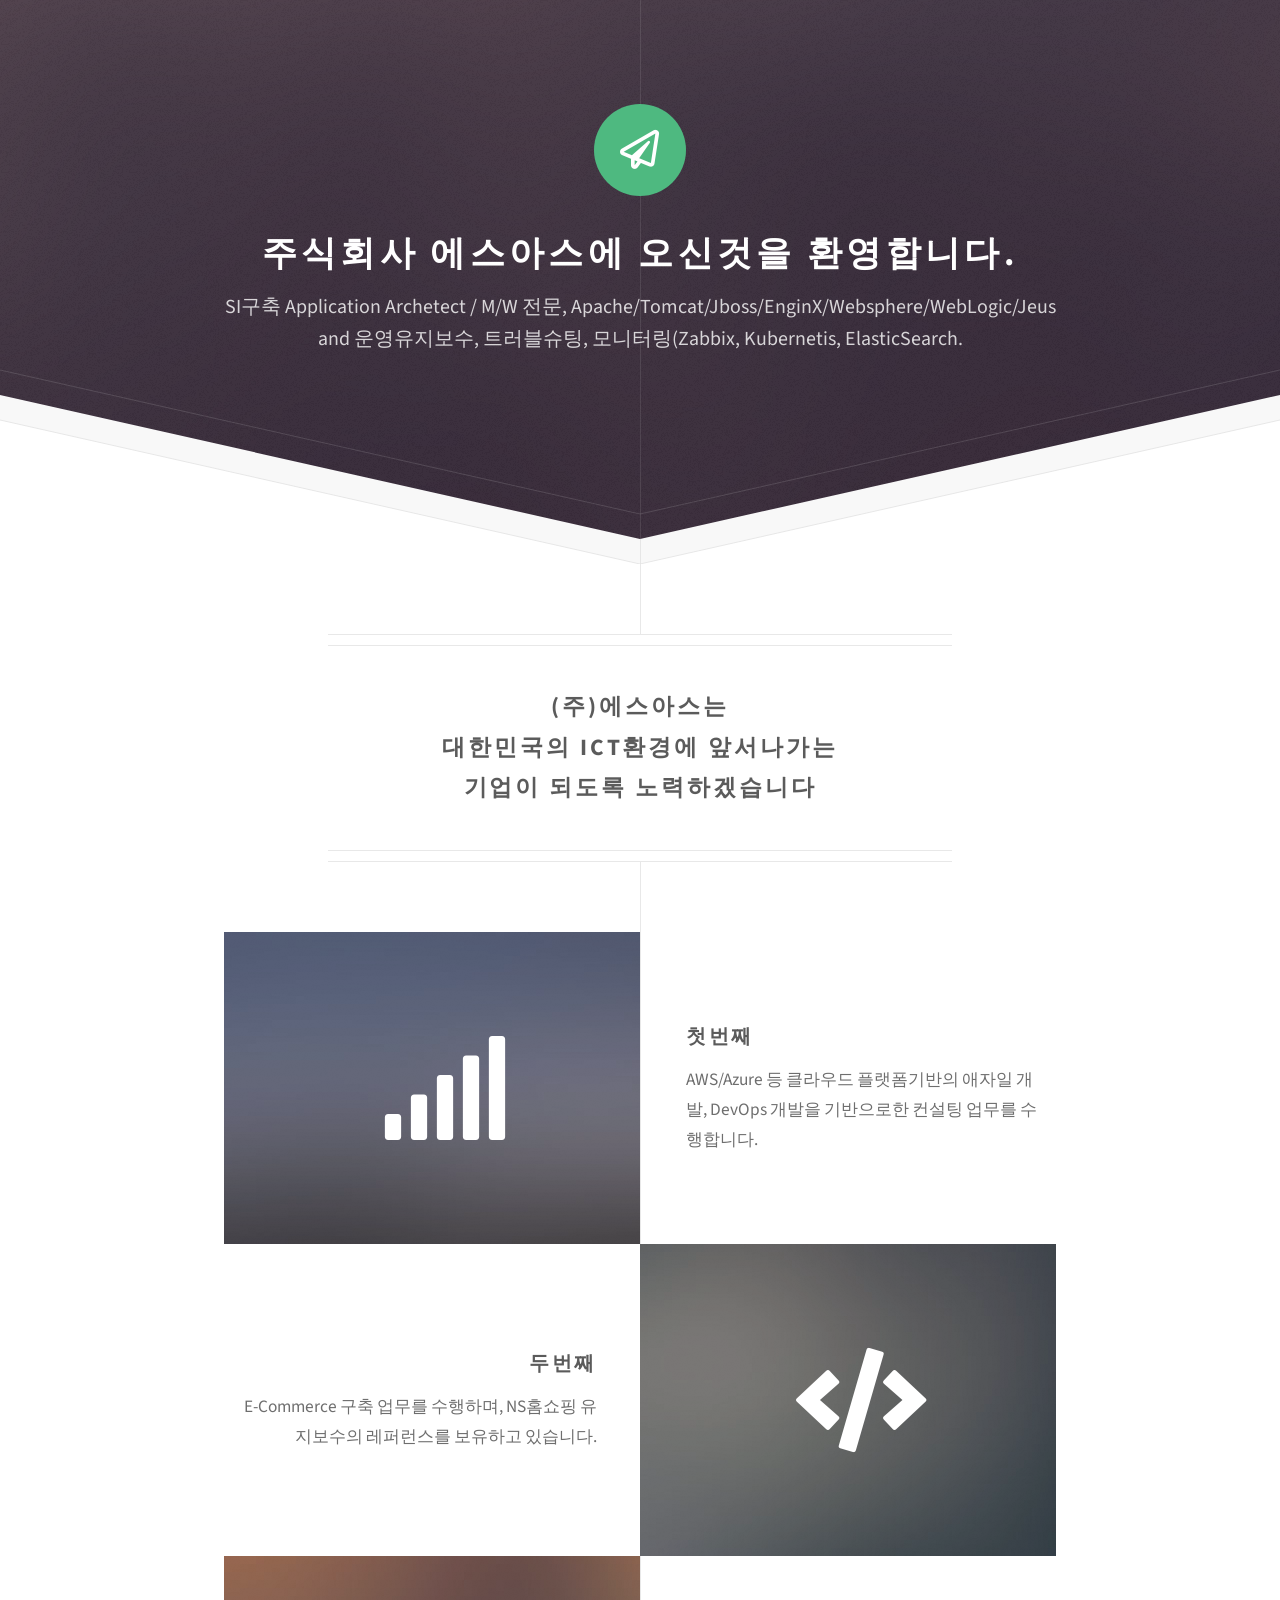
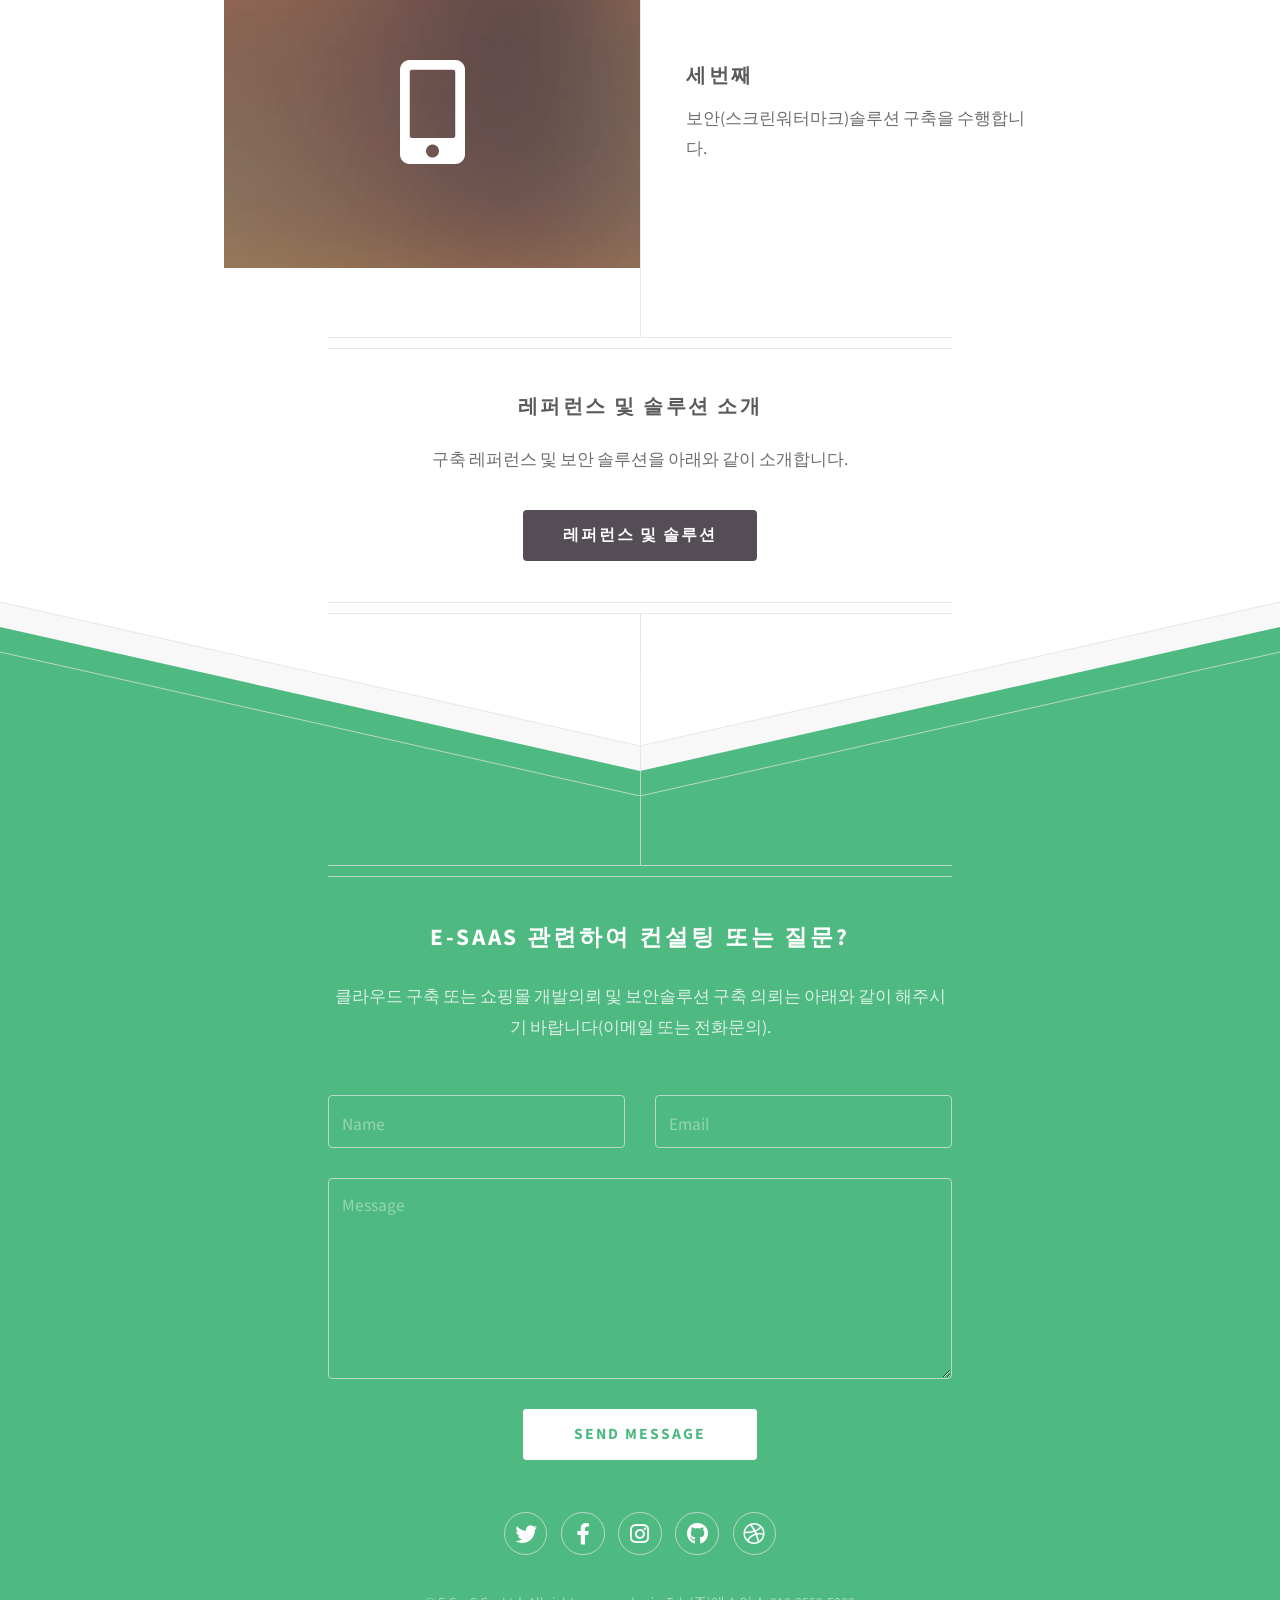
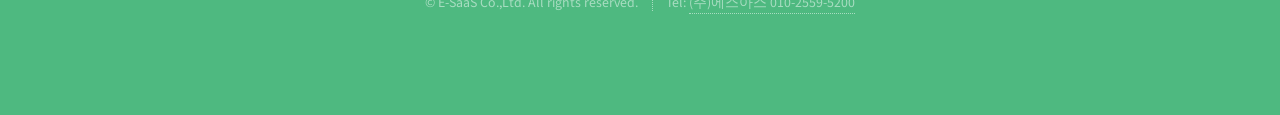
==== commit 6d287e6c: "eclipse" ====
--- a/index.html
+++ b/index.html
@@ -17,9 +17,9 @@
 			<div id="header">
 				<span class="logo icon fa-paper-plane"></span>
 				<h1>주식회사 에스아스에 오신것을 환영합니다.</h1>
-				<p>AWS,Azure Cloud Consulting / E-Commerce 구축 </a>
+				<p>SI구축 Application Archetect / M/W 전문, Apache/Tomcat/Jboss/EnginX/Websphere/WebLogic/Jeus </a>
 				<br />
-				and 보안(스크린워터마크)솔루션 구축</a>.</p>
+				and 운영유지보수, 트러블슈팅, 모니터링(Zabbix, Kubernetis, ElasticSearch</a>.</p>
 			</div>
 
 		<!-- Main -->
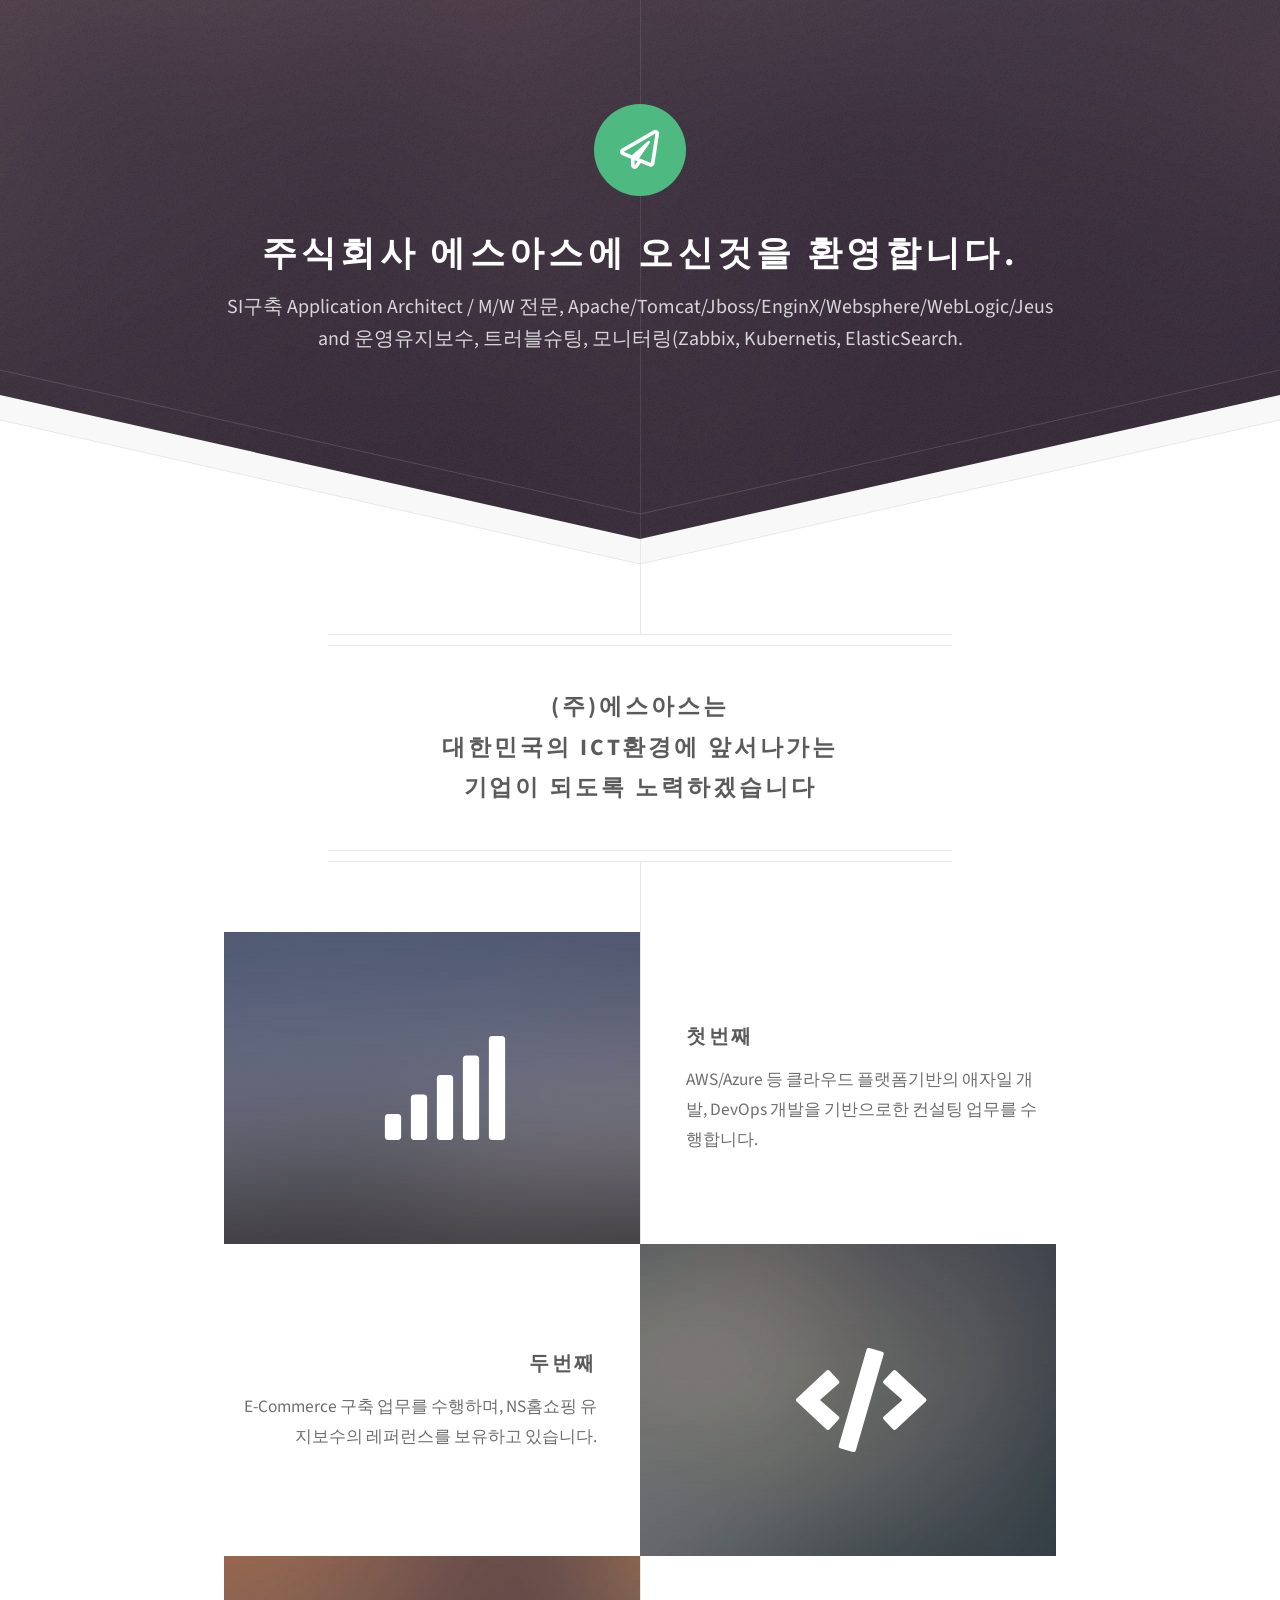
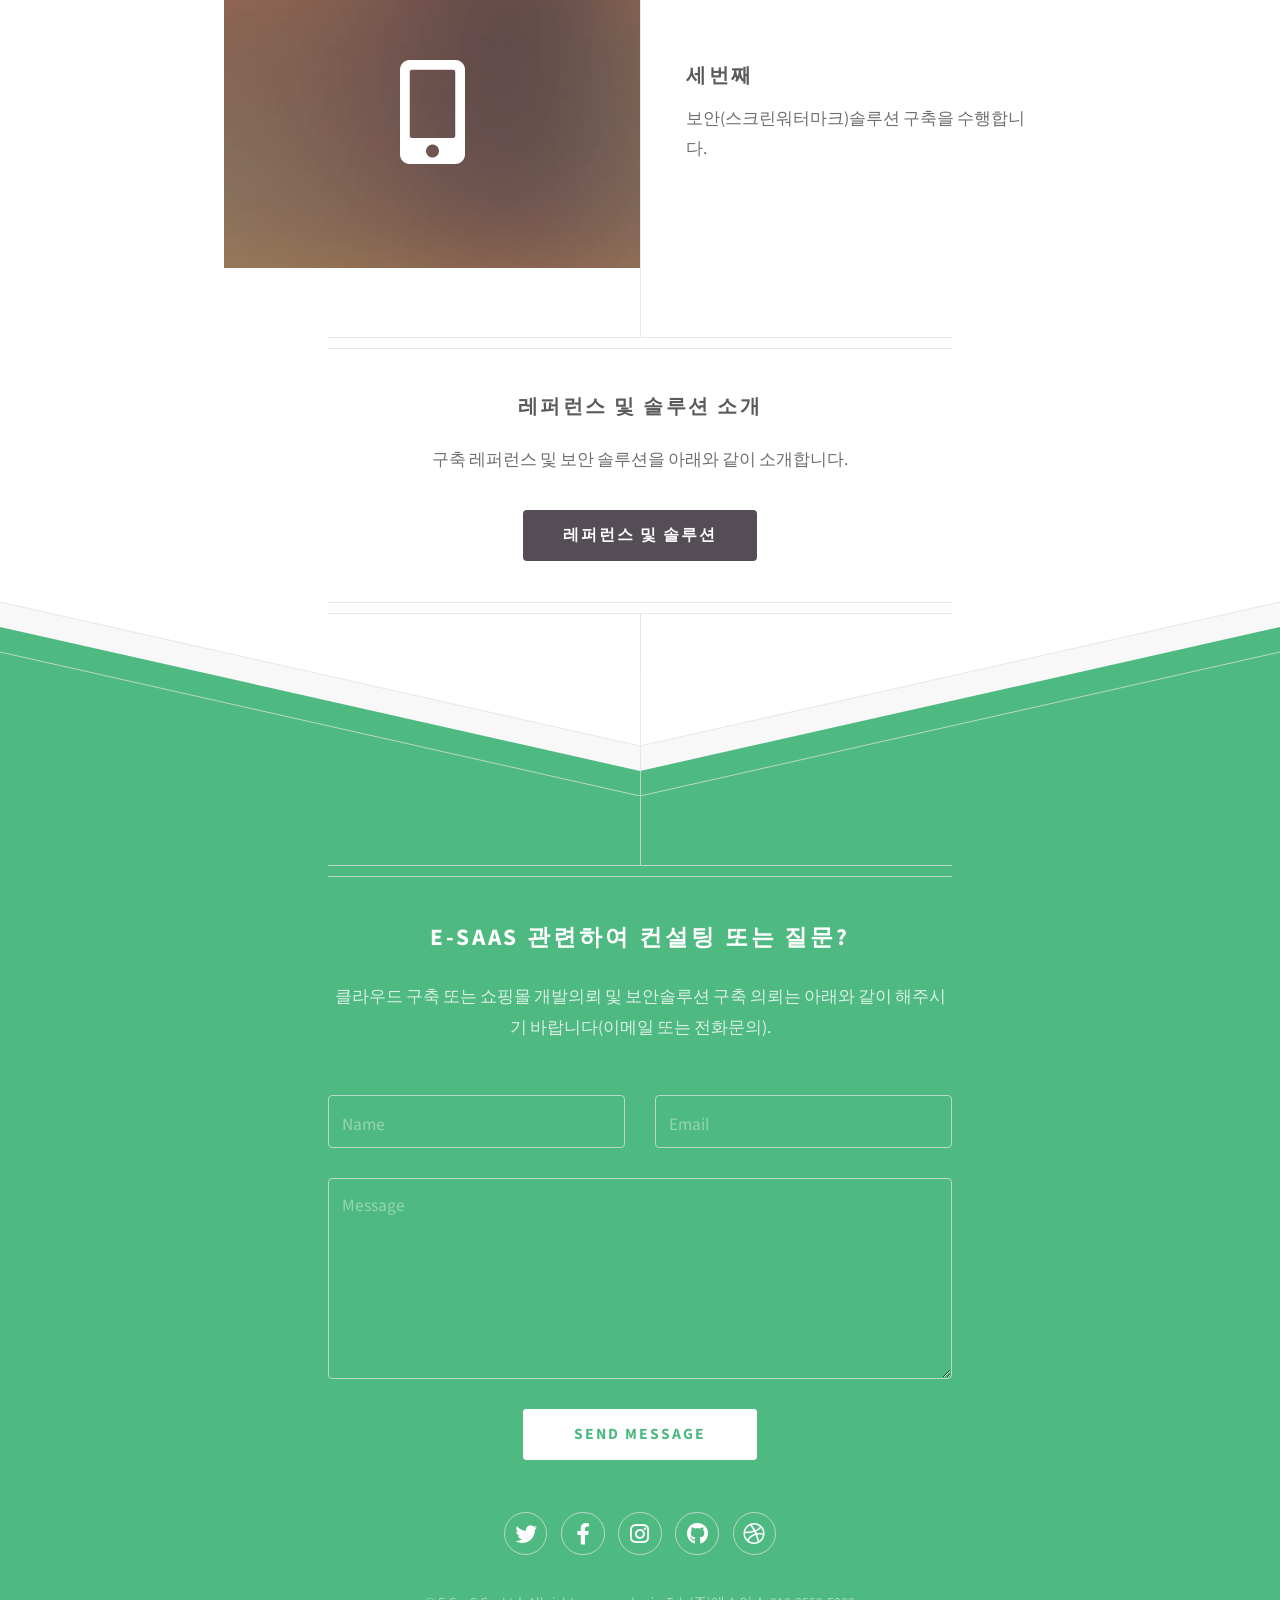
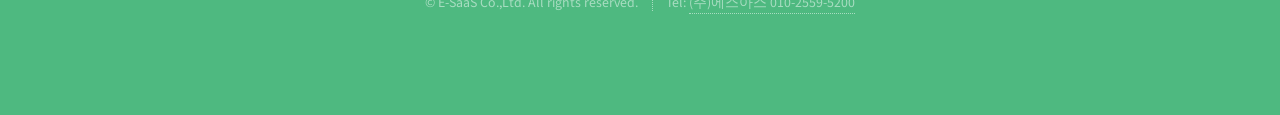
==== commit 20cb2565: "spel" ====
--- a/index.html
+++ b/index.html
@@ -17,7 +17,7 @@
 			<div id="header">
 				<span class="logo icon fa-paper-plane"></span>
 				<h1>주식회사 에스아스에 오신것을 환영합니다.</h1>
-				<p>SI구축 Application Archetect / M/W 전문, Apache/Tomcat/Jboss/EnginX/Websphere/WebLogic/Jeus </a>
+				<p>SI구축 Application Architect / M/W 전문, Apache/Tomcat/Jboss/EnginX/Websphere/WebLogic/Jeus </a>
 				<br />
 				and 운영유지보수, 트러블슈팅, 모니터링(Zabbix, Kubernetis, ElasticSearch</a>.</p>
 			</div>
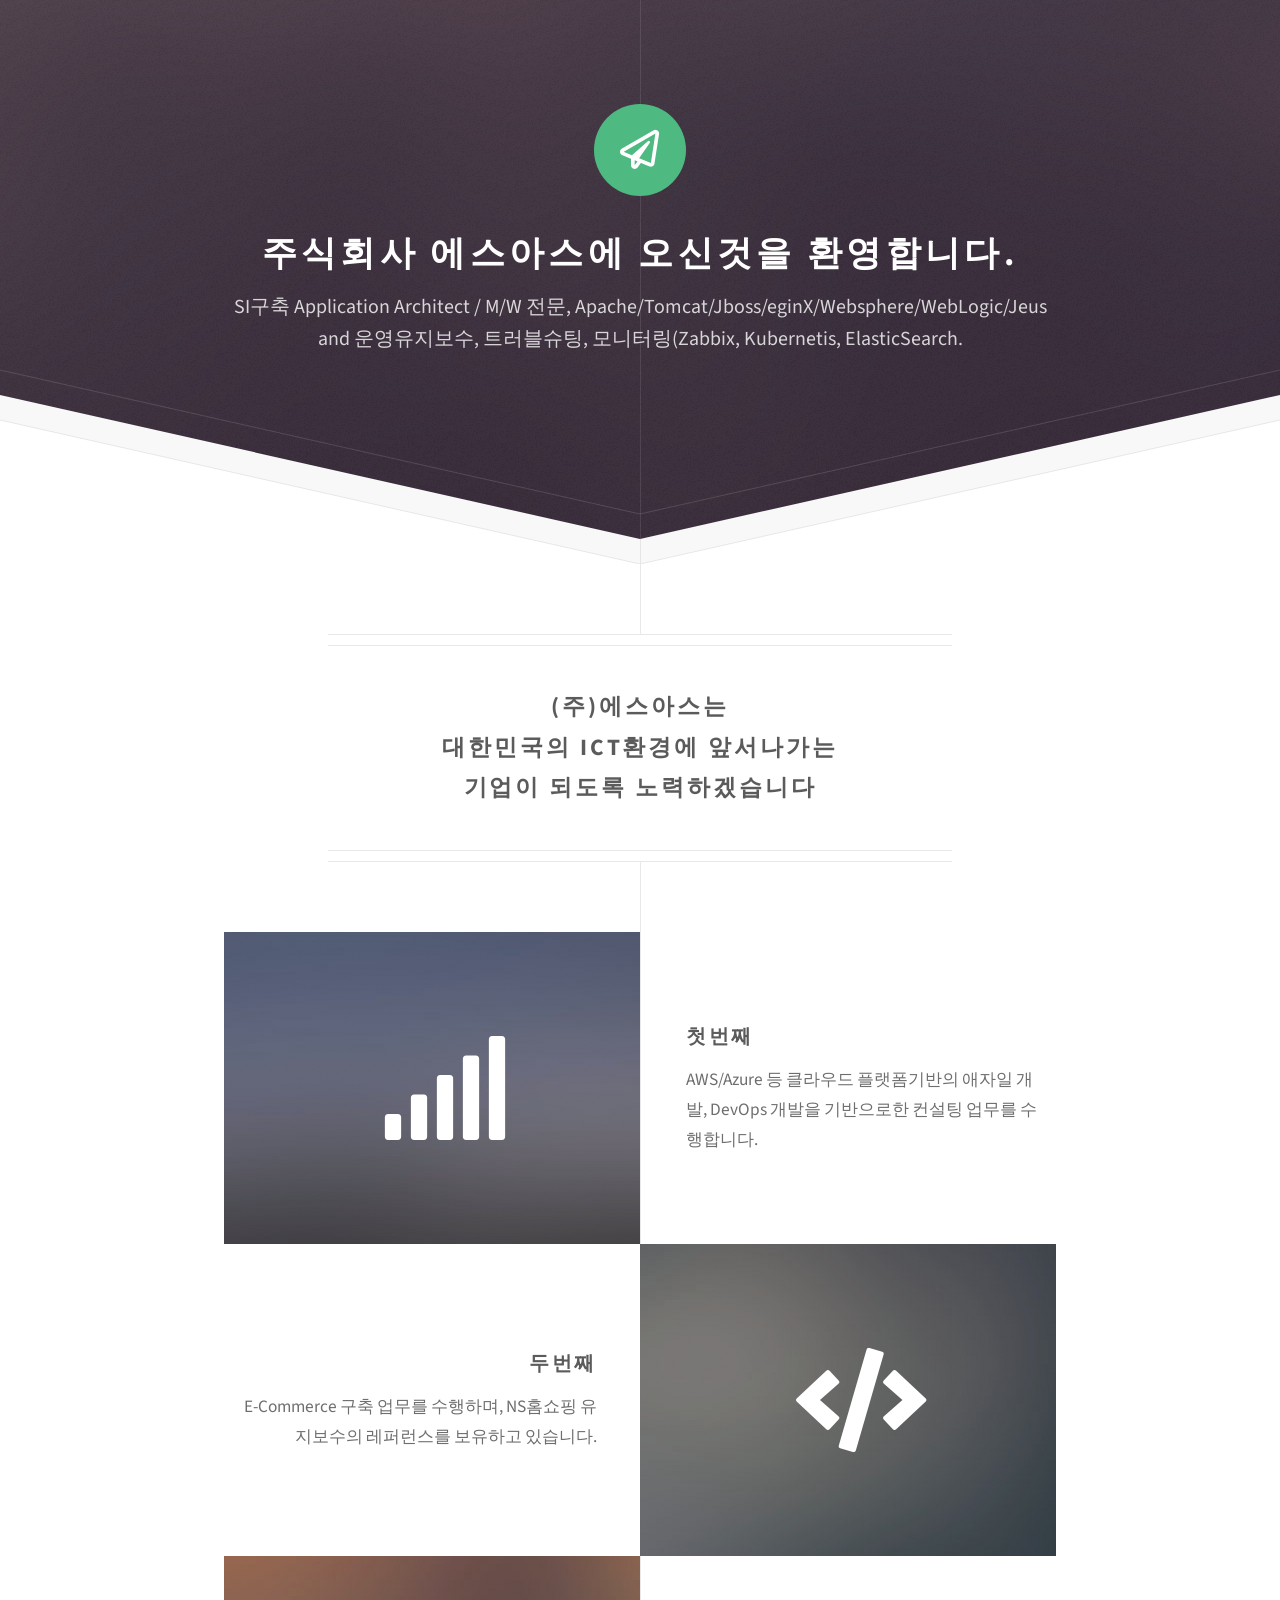
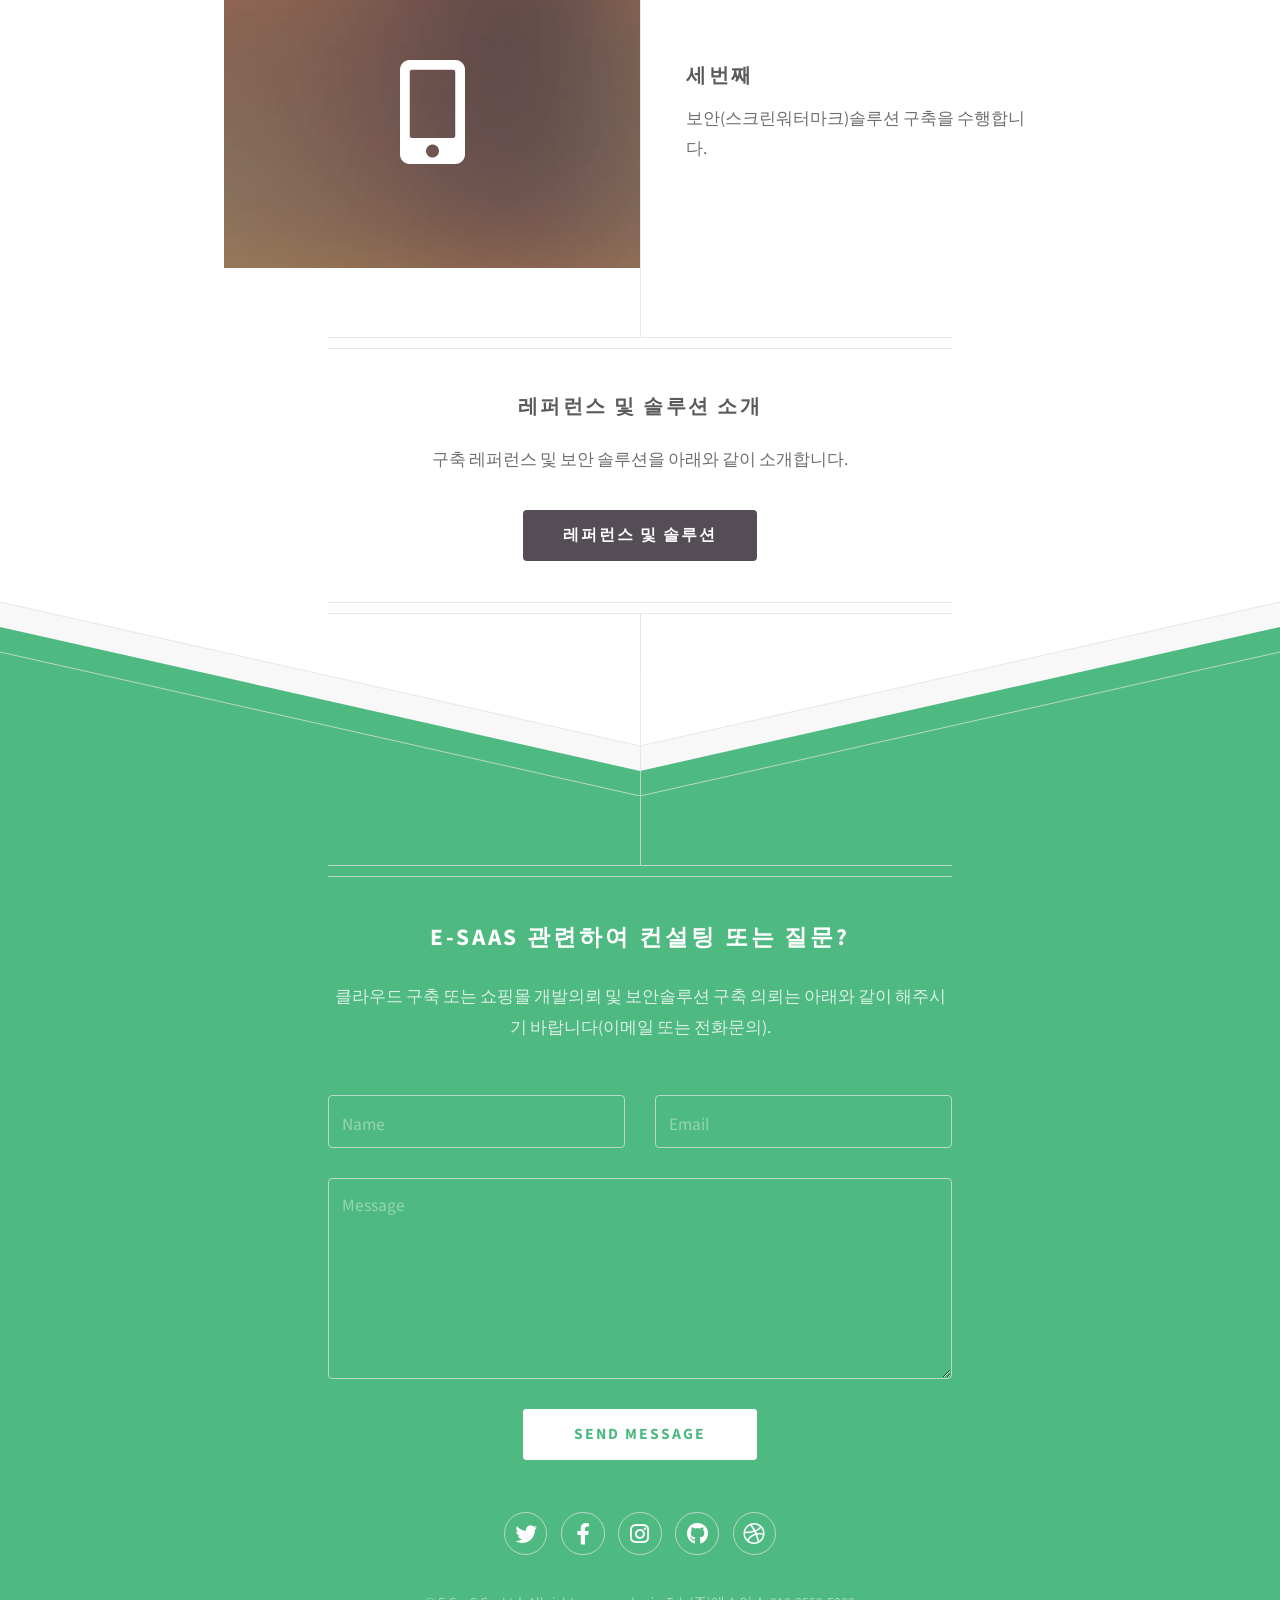
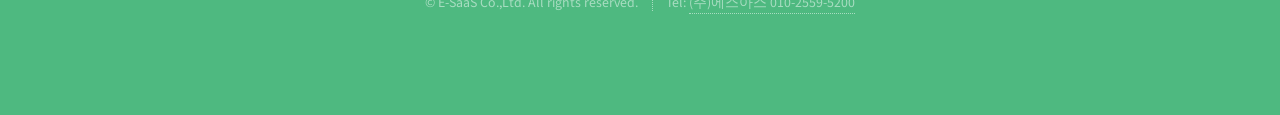
==== commit 387ab6fd: "spel1" ====
--- a/index.html
+++ b/index.html
@@ -1,269 +1,269 @@
-<!DOCTYPE HTML>
-<!--
-	Directive by HTML5 UP
-	html5up.net | @ajlkn
-	Free for personal and commercial use under the CCA 3.0 license (html5up.net/license)
--->
-<html>
-	<head>
-		<title>E-SaaS Co.,Ltd</title>
-		<meta charset="utf-8" />
-		<meta name="viewport" content="width=device-width, initial-scale=1, user-scalable=no" />
-		<link rel="stylesheet" href="assets/css/main.css" />
-	</head>
-	<body class="is-preload">
-
-		<!-- Header -->
-			<div id="header">
-				<span class="logo icon fa-paper-plane"></span>
-				<h1>주식회사 에스아스에 오신것을 환영합니다.</h1>
-				<p>SI구축 Application Architect / M/W 전문, Apache/Tomcat/Jboss/EnginX/Websphere/WebLogic/Jeus </a>
-				<br />
-				and 운영유지보수, 트러블슈팅, 모니터링(Zabbix, Kubernetis, ElasticSearch</a>.</p>
-			</div>
-
-		<!-- Main -->
-			<div id="main">
-
-				<header class="major container medium">
-					<h2>(주)에스아스는
-					<br />
-					대한민국의 ICT환경에 앞서나가는
-					<br />
-					기업이 되도록 노력하겠습니다</h2>
-					<!--
-					<p>Tellus erat mauris ipsum fermentum<br />
-					etiam vivamus nunc nibh morbi.</p>
-					-->
-				</header>
-
-				<div class="box alt container">
-					<section class="feature left">
-						<a href="#" class="image icon solid fa-signal"><img src="images/pic01.jpg" alt="" /></a>
-						<div class="content">
-							<h3>첫번째</h3>
-							<p>AWS/Azure 등 클라우드 플랫폼기반의 애자일 개발, DevOps 개발을 기반으로한 컨설팅 업무를 수행합니다.</p>
-						</div>
-					</section>
-					<section class="feature right">
-						<a href="#" class="image icon solid fa-code"><img src="images/pic02.jpg" alt="" /></a>
-						<div class="content">
-							<h3>두번째</h3>
-							<p>E-Commerce 구축 업무를 수행하며, NS홈쇼핑 유지보수의 레퍼런스를 보유하고 있습니다.</p>
-						</div>
-					</section>
-					<section class="feature left">
-						<a href="#" class="image icon solid fa-mobile-alt"><img src="images/pic03.jpg" alt="" /></a>
-						<div class="content">
-							<h3>세번째</h3>
-							<p>보안(스크린워터마크)솔루션 구축을 수행합니다.</p>
-						</div>
-					</section>
-				</div>
-
-				<!--
-				<div class="box container">
-					<header>
-						<h2>A lot of generic stuff</h2>
-					</header>
-					<section>
-						<header>
-							<h3>Paragraph</h3>
-							<p>This is the subtitle for this particular heading</p>
-						</header>
-						<p>Phasellus nisl nisl, varius id <sup>porttitor sed pellentesque</sup> ac orci. Pellentesque
-						habitant <strong>strong</strong> tristique <b>bold</b> et netus <i>italic</i> malesuada <em>emphasized</em> ac turpis egestas. Morbi
-						leo suscipit ut. Praesent <sub>id turpis vitae</sub> turpis pretium ultricies. Vestibulum sit
-						amet risus elit.</p>
-					</section>
-					<section>
-						<header>
-							<h3>Blockquote</h3>
-						</header>
-						<blockquote>Fringilla nisl. Donec accumsan interdum nisi, quis tincidunt felis sagittis eget.
-						tempus euismod. Vestibulum ante ipsum primis in faucibus.</blockquote>
-					</section>
-					<section>
-						<header>
-							<h3>Divider</h3>
-						</header>
-						<p>Donec consectetur vestibulum dolor et pulvinar. Etiam vel felis enim, at viverra
-						ligula. Ut porttitor sagittis lorem, quis eleifend nisi ornare vel. Praesent nec orci
-						facilisis leo magna. Cras sit amet urna eros, id egestas urna. Quisque aliquam
-						tempus euismod. Vestibulum ante ipsum primis in faucibus orci luctus et ultrices
-						posuere cubilia.</p>
-						<hr />
-						<p>Donec consectetur vestibulum dolor et pulvinar. Etiam vel felis enim, at viverra
-						ligula. Ut porttitor sagittis lorem, quis eleifend nisi ornare vel. Praesent nec orci
-						facilisis leo magna. Cras sit amet urna eros, id egestas urna. Quisque aliquam
-						tempus euismod. Vestibulum ante ipsum primis in faucibus orci luctus et ultrices
-						posuere cubilia.</p>
-					</section>
-					<section>
-						<header>
-							<h3>Unordered List</h3>
-						</header>
-						<ul class="default">
-							<li>Donec consectetur vestibulum dolor et pulvinar. Etiam vel felis enim, at viverra ligula. Ut porttitor sagittis lorem, quis eleifend nisi ornare vel.</li>
-							<li>Donec consectetur vestibulum dolor et pulvinar. Etiam vel felis enim, at viverra ligula. Ut porttitor sagittis lorem, quis eleifend nisi ornare vel.</li>
-							<li>Donec consectetur vestibulum dolor et pulvinar. Etiam vel felis enim, at viverra ligula. Ut porttitor sagittis lorem, quis eleifend nisi ornare vel.</li>
-							<li>Donec consectetur vestibulum dolor et pulvinar. Etiam vel felis enim, at viverra ligula. Ut porttitor sagittis lorem, quis eleifend nisi ornare vel.</li>
-						</ul>
-					</section>
-					<section>
-						<header>
-							<h3>Ordered List</h3>
-						</header>
-						<ol class="default">
-							<li>Donec consectetur vestibulum dolor et pulvinar. Etiam vel felis enim, at viverra ligula. Ut porttitor sagittis lorem, quis eleifend nisi ornare vel.</li>
-							<li>Donec consectetur vestibulum dolor et pulvinar. Etiam vel felis enim, at viverra ligula. Ut porttitor sagittis lorem, quis eleifend nisi ornare vel.</li>
-							<li>Donec consectetur vestibulum dolor et pulvinar. Etiam vel felis enim, at viverra ligula. Ut porttitor sagittis lorem, quis eleifend nisi ornare vel.</li>
-							<li>Donec consectetur vestibulum dolor et pulvinar. Etiam vel felis enim, at viverra ligula. Ut porttitor sagittis lorem, quis eleifend nisi ornare vel.</li>
-						</ol>
-					</section>
-					<section>
-						<header>
-							<h3>Table</h3>
-						</header>
-						<div class="table-wrapper">
-							<table class="default">
-								<thead>
-									<tr>
-										<th>ID</th>
-										<th>Name</th>
-										<th>Description</th>
-										<th>Price</th>
-									</tr>
-								</thead>
-								<tbody>
-									<tr>
-										<td>45815</td>
-										<td>Something</td>
-										<td>Ut porttitor sagittis lorem, quis eleifend nisi ornare vel.</td>
-										<td>29.99</td>
-									</tr>
-									<tr>
-										<td>24524</td>
-										<td>Nothing</td>
-										<td>Ut porttitor sagittis lorem, quis eleifend nisi ornare vel.</td>
-										<td>19.99</td>
-									</tr>
-									<tr>
-										<td>45815</td>
-										<td>Something</td>
-										<td>Ut porttitor sagittis lorem, quis eleifend nisi ornare vel.</td>
-										<td>29.99</td>
-									</tr>
-									<tr>
-										<td>24524</td>
-										<td>Nothing</td>
-										<td>Ut porttitor sagittis lorem, quis eleifend nisi ornare vel.</td>
-										<td>19.99</td>
-									</tr>
-								</tbody>
-								<tfoot>
-									<tr>
-										<td colspan="3"></td>
-										<td>100.00</td>
-									</tr>
-								</tfoot>
-							</table>
-						</div>
-					</section>
-					<section>
-						<header>
-							<h3>Form</h3>
-						</header>
-						<form method="post" action="#">
-							<div class="row">
-								<div class="col-6 col-12-mobilep">
-									<label for="name">Name</label>
-									<input class="text" type="text" name="name" id="name" value="" placeholder="John Doe" />
-								</div>
-								<div class="col-6 col-12-mobilep">
-									<label for="email">Email</label>
-									<input class="text" type="text" name="email" id="email" value="" placeholder="johndoe@domain.tld" />
-								</div>
-								<div class="col-12">
-									<label for="subject">Subject</label>
-									<input class="text" type="text" name="subject" id="subject" value="" placeholder="Enter your subject" />
-								</div>
-								<div class="col-12">
-									<label for="subject">Message</label>
-									<textarea name="message" id="message" placeholder="Enter your message" rows="6"></textarea>
-								</div>
-								<div class="col-12">
-									<ul class="actions special">
-										<li><input type="submit" value="Send" /></li>
-										<li><input type="reset" value="Reset" class="alt" /></li>
-									</ul>
-								</div>
-							</div>
-						</form>
-					</section>
-				</div>
-				-->
-
-				<footer class="major container medium">
-					<h3>레퍼런스 및 솔루션 소개</h3>
-					<p>구축 레퍼런스 및 보안 솔루션을 아래와 같이 소개합니다.</p>
-					<ul class="actions special">
-						<li><a href="#" class="button">레퍼런스 및 솔루션</a></li>
-					</ul>
-				</footer>
-
-			</div>
-
-		<!-- Footer -->
-			<div id="footer">
-				<div class="container medium">
-
-					<header class="major last">
-						<h2>E-SaaS 관련하여 컨설팅 또는 질문?</h2>
-					</header>
-
-					<p>클라우드 구축 또는 쇼핑몰 개발의뢰 및 보안솔루션 구축 의뢰는 아래와 같이 해주시기 바랍니다(이메일 또는 전화문의).</p>
-
-					<form method="post" action="#">
-						<div class="row">
-							<div class="col-6 col-12-mobilep">
-								<input type="text" name="name" placeholder="Name" />
-							</div>
-							<div class="col-6 col-12-mobilep">
-								<input type="email" name="email" placeholder="Email" />
-							</div>
-							<div class="col-12">
-								<textarea name="message" placeholder="Message" rows="6"></textarea>
-							</div>
-							<div class="col-12">
-								<ul class="actions special">
-									<li><input type="submit" value="Send Message" /></li>
-								</ul>
-							</div>
-						</div>
-					</form>
-
-					<ul class="icons">
-						<li><a href="#" class="icon brands fa-twitter"><span class="label">Twitter</span></a></li>
-						<li><a href="#" class="icon brands fa-facebook-f"><span class="label">Facebook</span></a></li>
-						<li><a href="#" class="icon brands fa-instagram"><span class="label">Instagram</span></a></li>
-						<li><a href="#" class="icon brands fa-github"><span class="label">Github</span></a></li>
-						<li><a href="#" class="icon brands fa-dribbble"><span class="label">Dribbble</span></a></li>
-					</ul>
-
-					<ul class="copyright">
-						<li>&copy; E-SaaS Co.,Ltd. All rights reserved.</li><li>Tel: <a href="">(주)에스아스 010-2559-5200</a></li>
-					</ul>
-
-				</div>
-			</div>
-
-		<!-- Scripts -->
-			<script src="assets/js/jquery.min.js"></script>
-			<script src="assets/js/browser.min.js"></script>
-			<script src="assets/js/breakpoints.min.js"></script>
-			<script src="assets/js/util.js"></script>
-			<script src="assets/js/main.js"></script>
-
-	</body>
+<!DOCTYPE HTML>
+<!--
+	Directive by HTML5 UP
+	html5up.net | @ajlkn
+	Free for personal and commercial use under the CCA 3.0 license (html5up.net/license)
+-->
+<html>
+	<head>
+		<title>E-SaaS Co.,Ltd</title>
+		<meta charset="utf-8" />
+		<meta name="viewport" content="width=device-width, initial-scale=1, user-scalable=no" />
+		<link rel="stylesheet" href="assets/css/main.css" />
+	</head>
+	<body class="is-preload">
+
+		<!-- Header -->
+			<div id="header">
+				<span class="logo icon fa-paper-plane"></span>
+				<h1>주식회사 에스아스에 오신것을 환영합니다.</h1>
+				<p>SI구축 Application Architect / M/W 전문, Apache/Tomcat/Jboss/eginX/Websphere/WebLogic/Jeus </a>
+				<br />
+				and 운영유지보수, 트러블슈팅, 모니터링(Zabbix, Kubernetis, ElasticSearch</a>.</p>
+			</div>
+
+		<!-- Main -->
+			<div id="main">
+
+				<header class="major container medium">
+					<h2>(주)에스아스는
+					<br />
+					대한민국의 ICT환경에 앞서나가는
+					<br />
+					기업이 되도록 노력하겠습니다</h2>
+					<!--
+					<p>Tellus erat mauris ipsum fermentum<br />
+					etiam vivamus nunc nibh morbi.</p>
+					-->
+				</header>
+
+				<div class="box alt container">
+					<section class="feature left">
+						<a href="#" class="image icon solid fa-signal"><img src="images/pic01.jpg" alt="" /></a>
+						<div class="content">
+							<h3>첫번째</h3>
+							<p>AWS/Azure 등 클라우드 플랫폼기반의 애자일 개발, DevOps 개발을 기반으로한 컨설팅 업무를 수행합니다.</p>
+						</div>
+					</section>
+					<section class="feature right">
+						<a href="#" class="image icon solid fa-code"><img src="images/pic02.jpg" alt="" /></a>
+						<div class="content">
+							<h3>두번째</h3>
+							<p>E-Commerce 구축 업무를 수행하며, NS홈쇼핑 유지보수의 레퍼런스를 보유하고 있습니다.</p>
+						</div>
+					</section>
+					<section class="feature left">
+						<a href="#" class="image icon solid fa-mobile-alt"><img src="images/pic03.jpg" alt="" /></a>
+						<div class="content">
+							<h3>세번째</h3>
+							<p>보안(스크린워터마크)솔루션 구축을 수행합니다.</p>
+						</div>
+					</section>
+				</div>
+
+				<!--
+				<div class="box container">
+					<header>
+						<h2>A lot of generic stuff</h2>
+					</header>
+					<section>
+						<header>
+							<h3>Paragraph</h3>
+							<p>This is the subtitle for this particular heading</p>
+						</header>
+						<p>Phasellus nisl nisl, varius id <sup>porttitor sed pellentesque</sup> ac orci. Pellentesque
+						habitant <strong>strong</strong> tristique <b>bold</b> et netus <i>italic</i> malesuada <em>emphasized</em> ac turpis egestas. Morbi
+						leo suscipit ut. Praesent <sub>id turpis vitae</sub> turpis pretium ultricies. Vestibulum sit
+						amet risus elit.</p>
+					</section>
+					<section>
+						<header>
+							<h3>Blockquote</h3>
+						</header>
+						<blockquote>Fringilla nisl. Donec accumsan interdum nisi, quis tincidunt felis sagittis eget.
+						tempus euismod. Vestibulum ante ipsum primis in faucibus.</blockquote>
+					</section>
+					<section>
+						<header>
+							<h3>Divider</h3>
+						</header>
+						<p>Donec consectetur vestibulum dolor et pulvinar. Etiam vel felis enim, at viverra
+						ligula. Ut porttitor sagittis lorem, quis eleifend nisi ornare vel. Praesent nec orci
+						facilisis leo magna. Cras sit amet urna eros, id egestas urna. Quisque aliquam
+						tempus euismod. Vestibulum ante ipsum primis in faucibus orci luctus et ultrices
+						posuere cubilia.</p>
+						<hr />
+						<p>Donec consectetur vestibulum dolor et pulvinar. Etiam vel felis enim, at viverra
+						ligula. Ut porttitor sagittis lorem, quis eleifend nisi ornare vel. Praesent nec orci
+						facilisis leo magna. Cras sit amet urna eros, id egestas urna. Quisque aliquam
+						tempus euismod. Vestibulum ante ipsum primis in faucibus orci luctus et ultrices
+						posuere cubilia.</p>
+					</section>
+					<section>
+						<header>
+							<h3>Unordered List</h3>
+						</header>
+						<ul class="default">
+							<li>Donec consectetur vestibulum dolor et pulvinar. Etiam vel felis enim, at viverra ligula. Ut porttitor sagittis lorem, quis eleifend nisi ornare vel.</li>
+							<li>Donec consectetur vestibulum dolor et pulvinar. Etiam vel felis enim, at viverra ligula. Ut porttitor sagittis lorem, quis eleifend nisi ornare vel.</li>
+							<li>Donec consectetur vestibulum dolor et pulvinar. Etiam vel felis enim, at viverra ligula. Ut porttitor sagittis lorem, quis eleifend nisi ornare vel.</li>
+							<li>Donec consectetur vestibulum dolor et pulvinar. Etiam vel felis enim, at viverra ligula. Ut porttitor sagittis lorem, quis eleifend nisi ornare vel.</li>
+						</ul>
+					</section>
+					<section>
+						<header>
+							<h3>Ordered List</h3>
+						</header>
+						<ol class="default">
+							<li>Donec consectetur vestibulum dolor et pulvinar. Etiam vel felis enim, at viverra ligula. Ut porttitor sagittis lorem, quis eleifend nisi ornare vel.</li>
+							<li>Donec consectetur vestibulum dolor et pulvinar. Etiam vel felis enim, at viverra ligula. Ut porttitor sagittis lorem, quis eleifend nisi ornare vel.</li>
+							<li>Donec consectetur vestibulum dolor et pulvinar. Etiam vel felis enim, at viverra ligula. Ut porttitor sagittis lorem, quis eleifend nisi ornare vel.</li>
+							<li>Donec consectetur vestibulum dolor et pulvinar. Etiam vel felis enim, at viverra ligula. Ut porttitor sagittis lorem, quis eleifend nisi ornare vel.</li>
+						</ol>
+					</section>
+					<section>
+						<header>
+							<h3>Table</h3>
+						</header>
+						<div class="table-wrapper">
+							<table class="default">
+								<thead>
+									<tr>
+										<th>ID</th>
+										<th>Name</th>
+										<th>Description</th>
+										<th>Price</th>
+									</tr>
+								</thead>
+								<tbody>
+									<tr>
+										<td>45815</td>
+										<td>Something</td>
+										<td>Ut porttitor sagittis lorem, quis eleifend nisi ornare vel.</td>
+										<td>29.99</td>
+									</tr>
+									<tr>
+										<td>24524</td>
+										<td>Nothing</td>
+										<td>Ut porttitor sagittis lorem, quis eleifend nisi ornare vel.</td>
+										<td>19.99</td>
+									</tr>
+									<tr>
+										<td>45815</td>
+										<td>Something</td>
+										<td>Ut porttitor sagittis lorem, quis eleifend nisi ornare vel.</td>
+										<td>29.99</td>
+									</tr>
+									<tr>
+										<td>24524</td>
+										<td>Nothing</td>
+										<td>Ut porttitor sagittis lorem, quis eleifend nisi ornare vel.</td>
+										<td>19.99</td>
+									</tr>
+								</tbody>
+								<tfoot>
+									<tr>
+										<td colspan="3"></td>
+										<td>100.00</td>
+									</tr>
+								</tfoot>
+							</table>
+						</div>
+					</section>
+					<section>
+						<header>
+							<h3>Form</h3>
+						</header>
+						<form method="post" action="#">
+							<div class="row">
+								<div class="col-6 col-12-mobilep">
+									<label for="name">Name</label>
+									<input class="text" type="text" name="name" id="name" value="" placeholder="John Doe" />
+								</div>
+								<div class="col-6 col-12-mobilep">
+									<label for="email">Email</label>
+									<input class="text" type="text" name="email" id="email" value="" placeholder="johndoe@domain.tld" />
+								</div>
+								<div class="col-12">
+									<label for="subject">Subject</label>
+									<input class="text" type="text" name="subject" id="subject" value="" placeholder="Enter your subject" />
+								</div>
+								<div class="col-12">
+									<label for="subject">Message</label>
+									<textarea name="message" id="message" placeholder="Enter your message" rows="6"></textarea>
+								</div>
+								<div class="col-12">
+									<ul class="actions special">
+										<li><input type="submit" value="Send" /></li>
+										<li><input type="reset" value="Reset" class="alt" /></li>
+									</ul>
+								</div>
+							</div>
+						</form>
+					</section>
+				</div>
+				-->
+
+				<footer class="major container medium">
+					<h3>레퍼런스 및 솔루션 소개</h3>
+					<p>구축 레퍼런스 및 보안 솔루션을 아래와 같이 소개합니다.</p>
+					<ul class="actions special">
+						<li><a href="#" class="button">레퍼런스 및 솔루션</a></li>
+					</ul>
+				</footer>
+
+			</div>
+
+		<!-- Footer -->
+			<div id="footer">
+				<div class="container medium">
+
+					<header class="major last">
+						<h2>E-SaaS 관련하여 컨설팅 또는 질문?</h2>
+					</header>
+
+					<p>클라우드 구축 또는 쇼핑몰 개발의뢰 및 보안솔루션 구축 의뢰는 아래와 같이 해주시기 바랍니다(이메일 또는 전화문의).</p>
+
+					<form method="post" action="#">
+						<div class="row">
+							<div class="col-6 col-12-mobilep">
+								<input type="text" name="name" placeholder="Name" />
+							</div>
+							<div class="col-6 col-12-mobilep">
+								<input type="email" name="email" placeholder="Email" />
+							</div>
+							<div class="col-12">
+								<textarea name="message" placeholder="Message" rows="6"></textarea>
+							</div>
+							<div class="col-12">
+								<ul class="actions special">
+									<li><input type="submit" value="Send Message" /></li>
+								</ul>
+							</div>
+						</div>
+					</form>
+
+					<ul class="icons">
+						<li><a href="#" class="icon brands fa-twitter"><span class="label">Twitter</span></a></li>
+						<li><a href="#" class="icon brands fa-facebook-f"><span class="label">Facebook</span></a></li>
+						<li><a href="#" class="icon brands fa-instagram"><span class="label">Instagram</span></a></li>
+						<li><a href="#" class="icon brands fa-github"><span class="label">Github</span></a></li>
+						<li><a href="#" class="icon brands fa-dribbble"><span class="label">Dribbble</span></a></li>
+					</ul>
+
+					<ul class="copyright">
+						<li>&copy; E-SaaS Co.,Ltd. All rights reserved.</li><li>Tel: <a href="">(주)에스아스 010-2559-5200</a></li>
+					</ul>
+
+				</div>
+			</div>
+
+		<!-- Scripts -->
+			<script src="assets/js/jquery.min.js"></script>
+			<script src="assets/js/browser.min.js"></script>
+			<script src="assets/js/breakpoints.min.js"></script>
+			<script src="assets/js/util.js"></script>
+			<script src="assets/js/main.js"></script>
+
+	</body>
 </html>
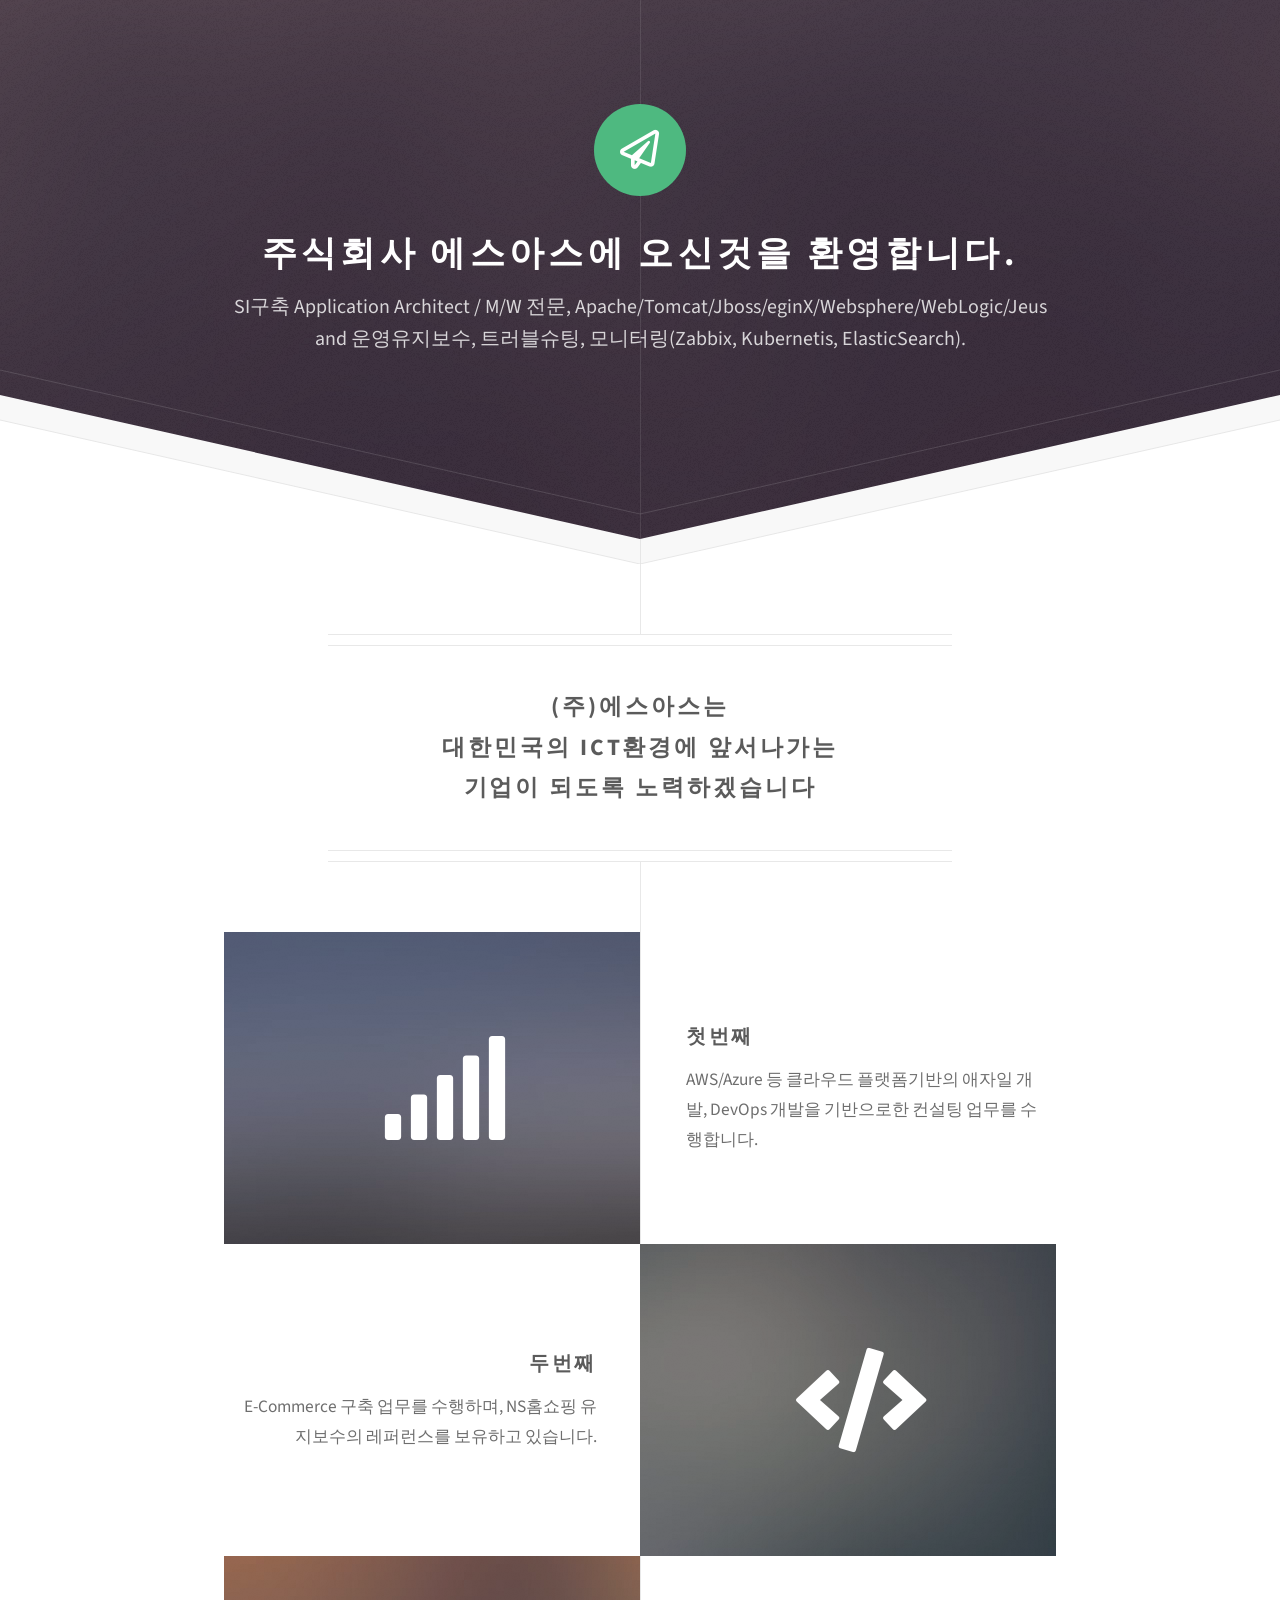
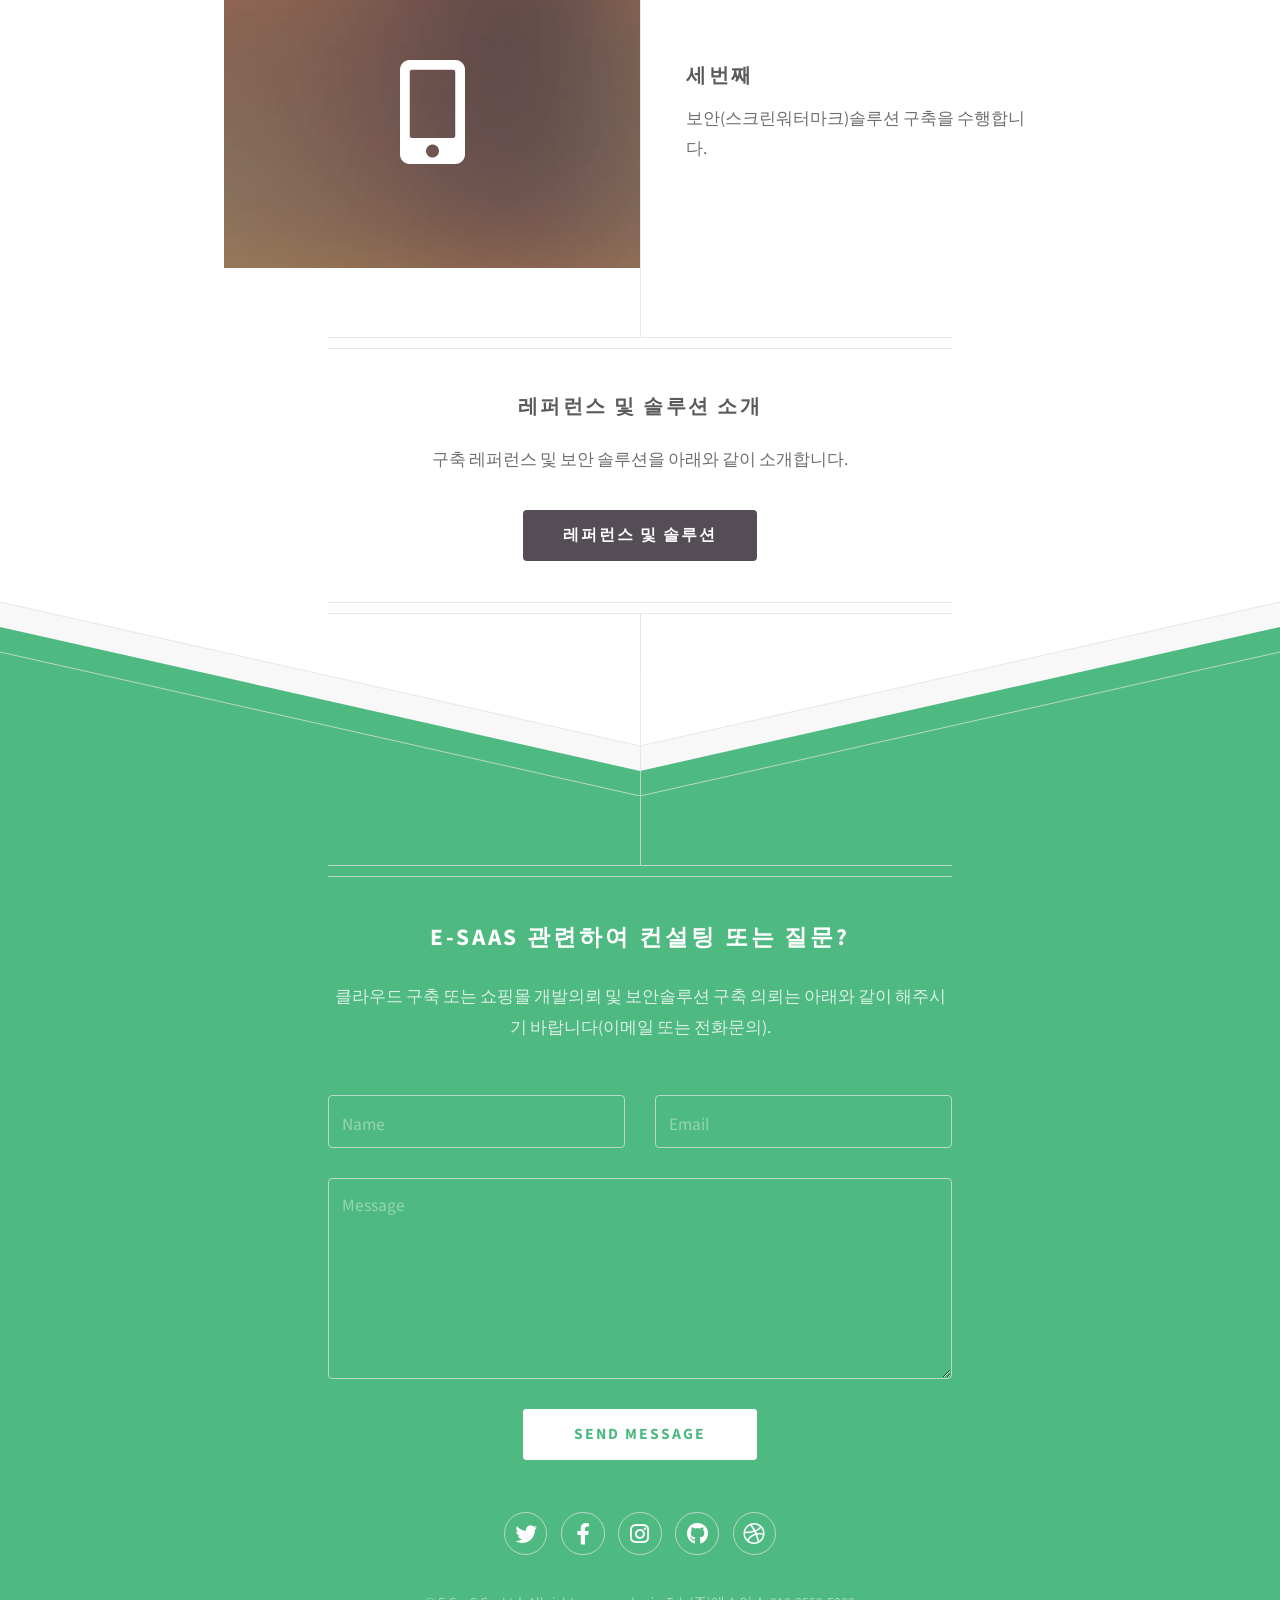
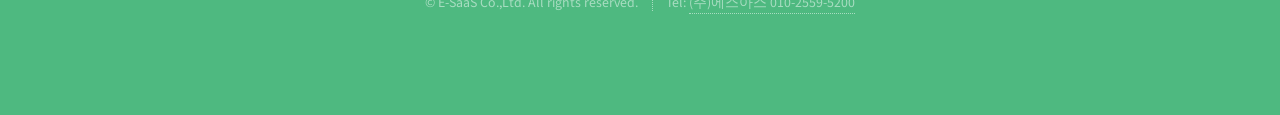
==== commit ef4bcccd: "spel2" ====
--- a/index.html
+++ b/index.html
@@ -19,7 +19,7 @@
 				<h1>주식회사 에스아스에 오신것을 환영합니다.</h1>
 				<p>SI구축 Application Architect / M/W 전문, Apache/Tomcat/Jboss/eginX/Websphere/WebLogic/Jeus </a>
 				<br />
-				and 운영유지보수, 트러블슈팅, 모니터링(Zabbix, Kubernetis, ElasticSearch</a>.</p>
+				and 운영유지보수, 트러블슈팅, 모니터링(Zabbix, Kubernetis, ElasticSearch)</a>.</p>
 			</div>
 
 		<!-- Main -->
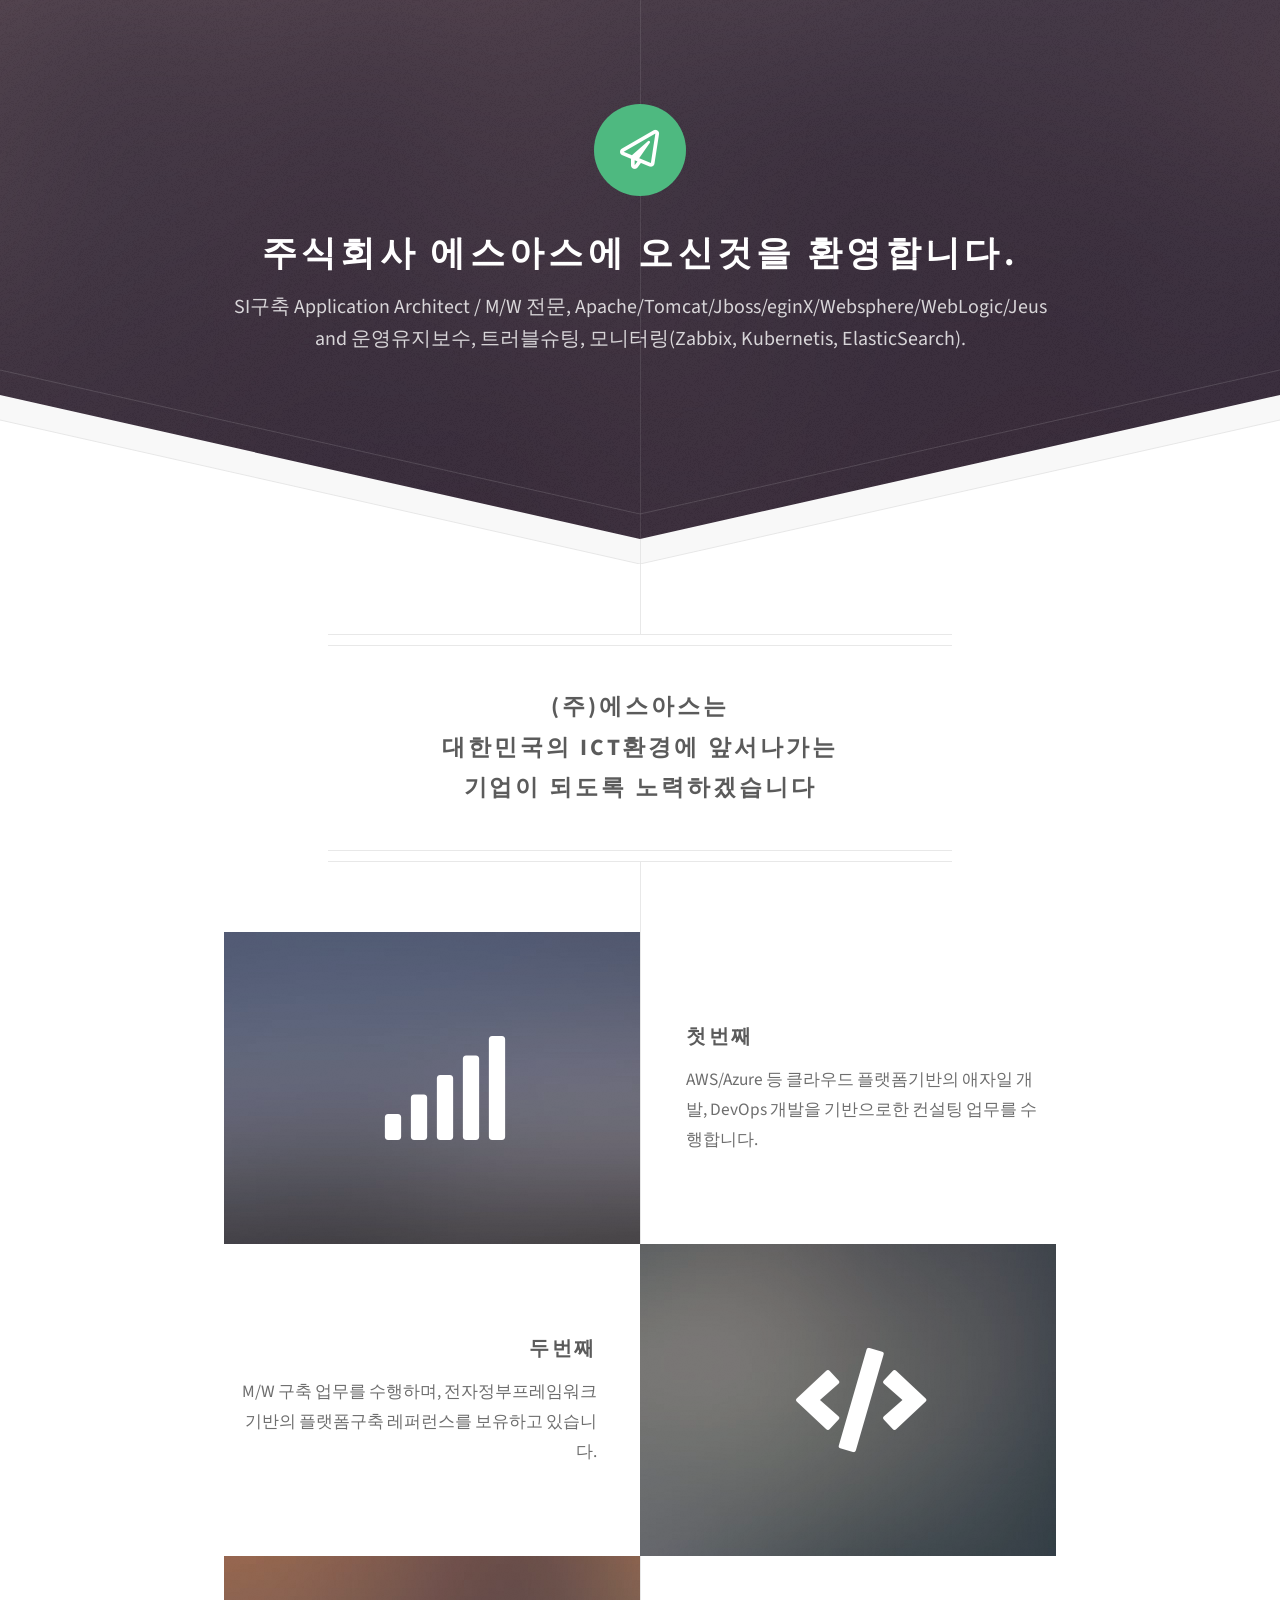
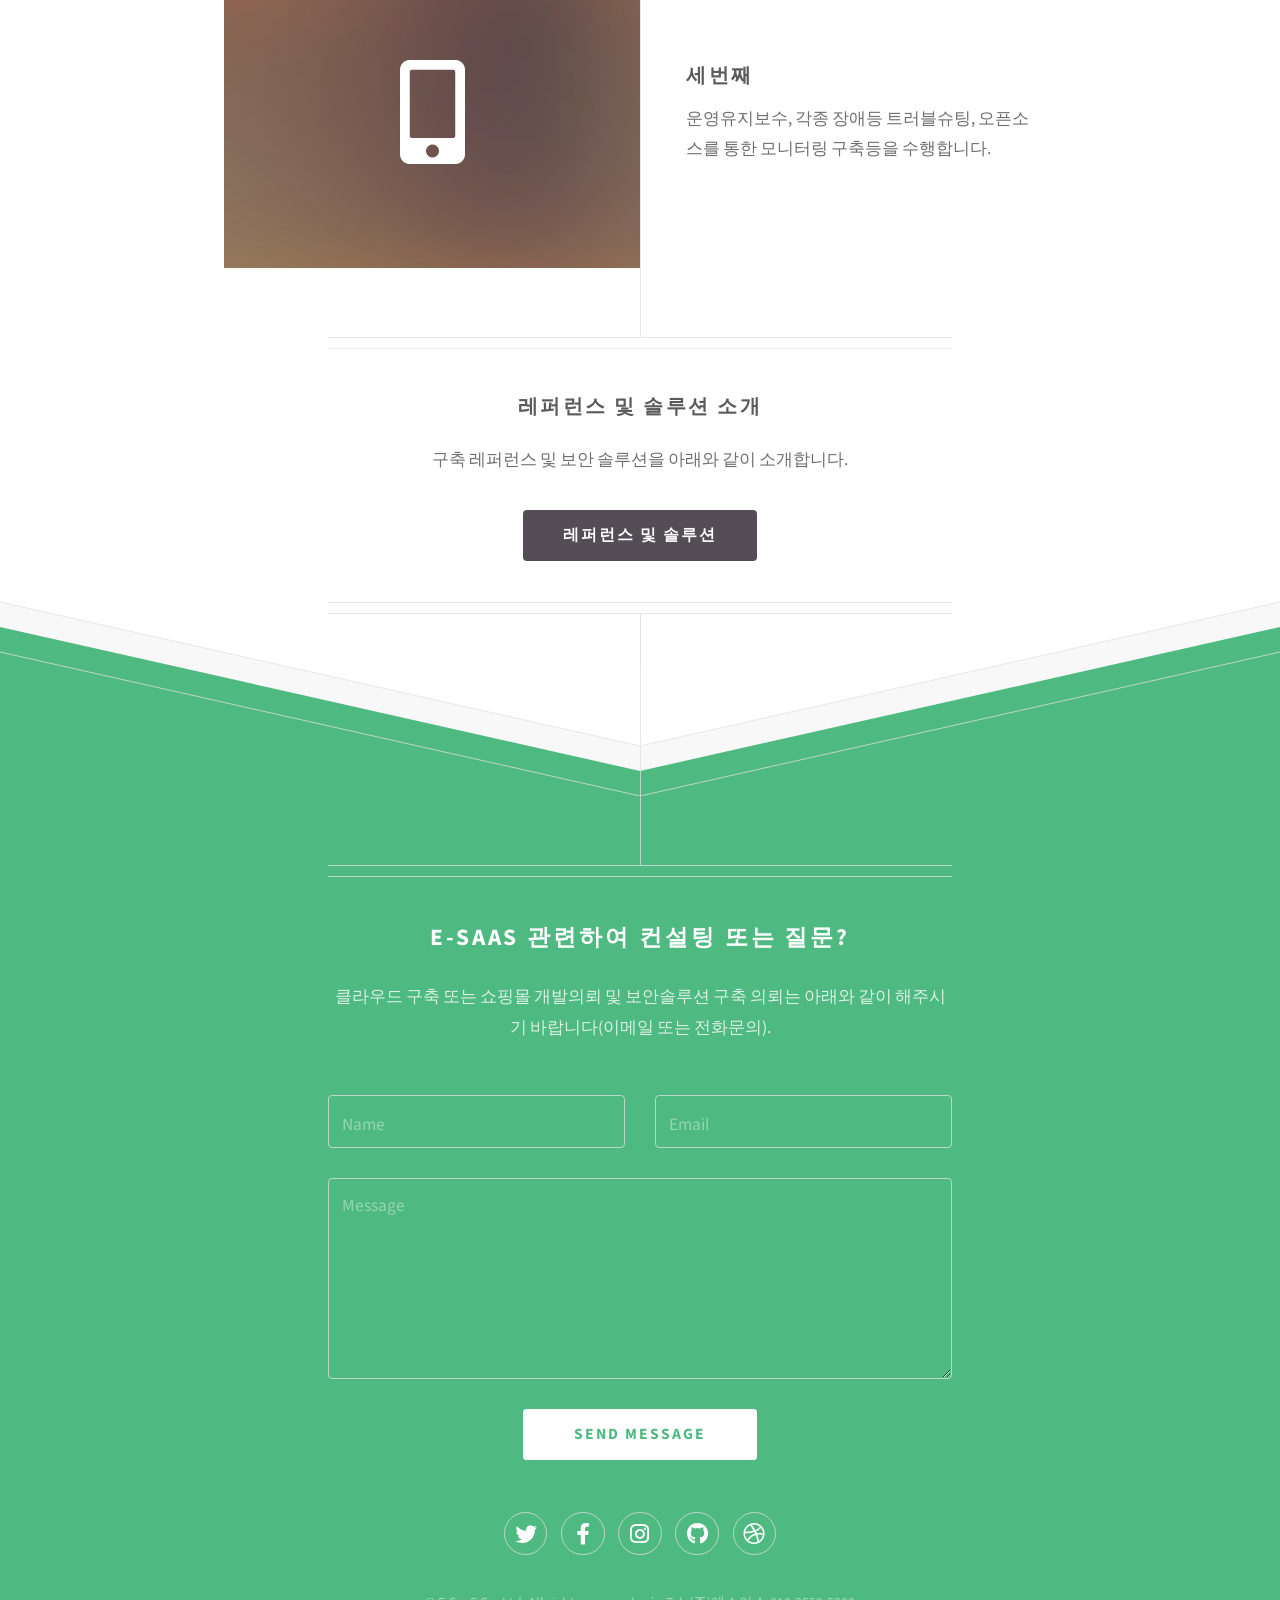
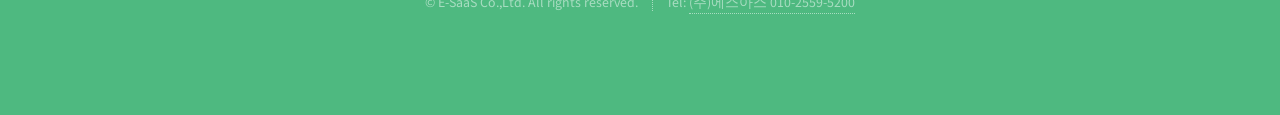
==== commit 4ff2c5b0: "내용" ====
--- a/index.html
+++ b/index.html
@@ -49,14 +49,14 @@
 						<a href="#" class="image icon solid fa-code"><img src="images/pic02.jpg" alt="" /></a>
 						<div class="content">
 							<h3>두번째</h3>
-							<p>E-Commerce 구축 업무를 수행하며, NS홈쇼핑 유지보수의 레퍼런스를 보유하고 있습니다.</p>
+							<p>M/W 구축 업무를 수행하며, 전자정부프레임워크 기반의 플랫폼구축 레퍼런스를 보유하고 있습니다.</p>
 						</div>
 					</section>
 					<section class="feature left">
 						<a href="#" class="image icon solid fa-mobile-alt"><img src="images/pic03.jpg" alt="" /></a>
 						<div class="content">
 							<h3>세번째</h3>
-							<p>보안(스크린워터마크)솔루션 구축을 수행합니다.</p>
+							<p>운영유지보수, 각종 장애등 트러블슈팅, 오픈소스를 통한 모니터링 구축등을 수행합니다.</p>
 						</div>
 					</section>
 				</div>
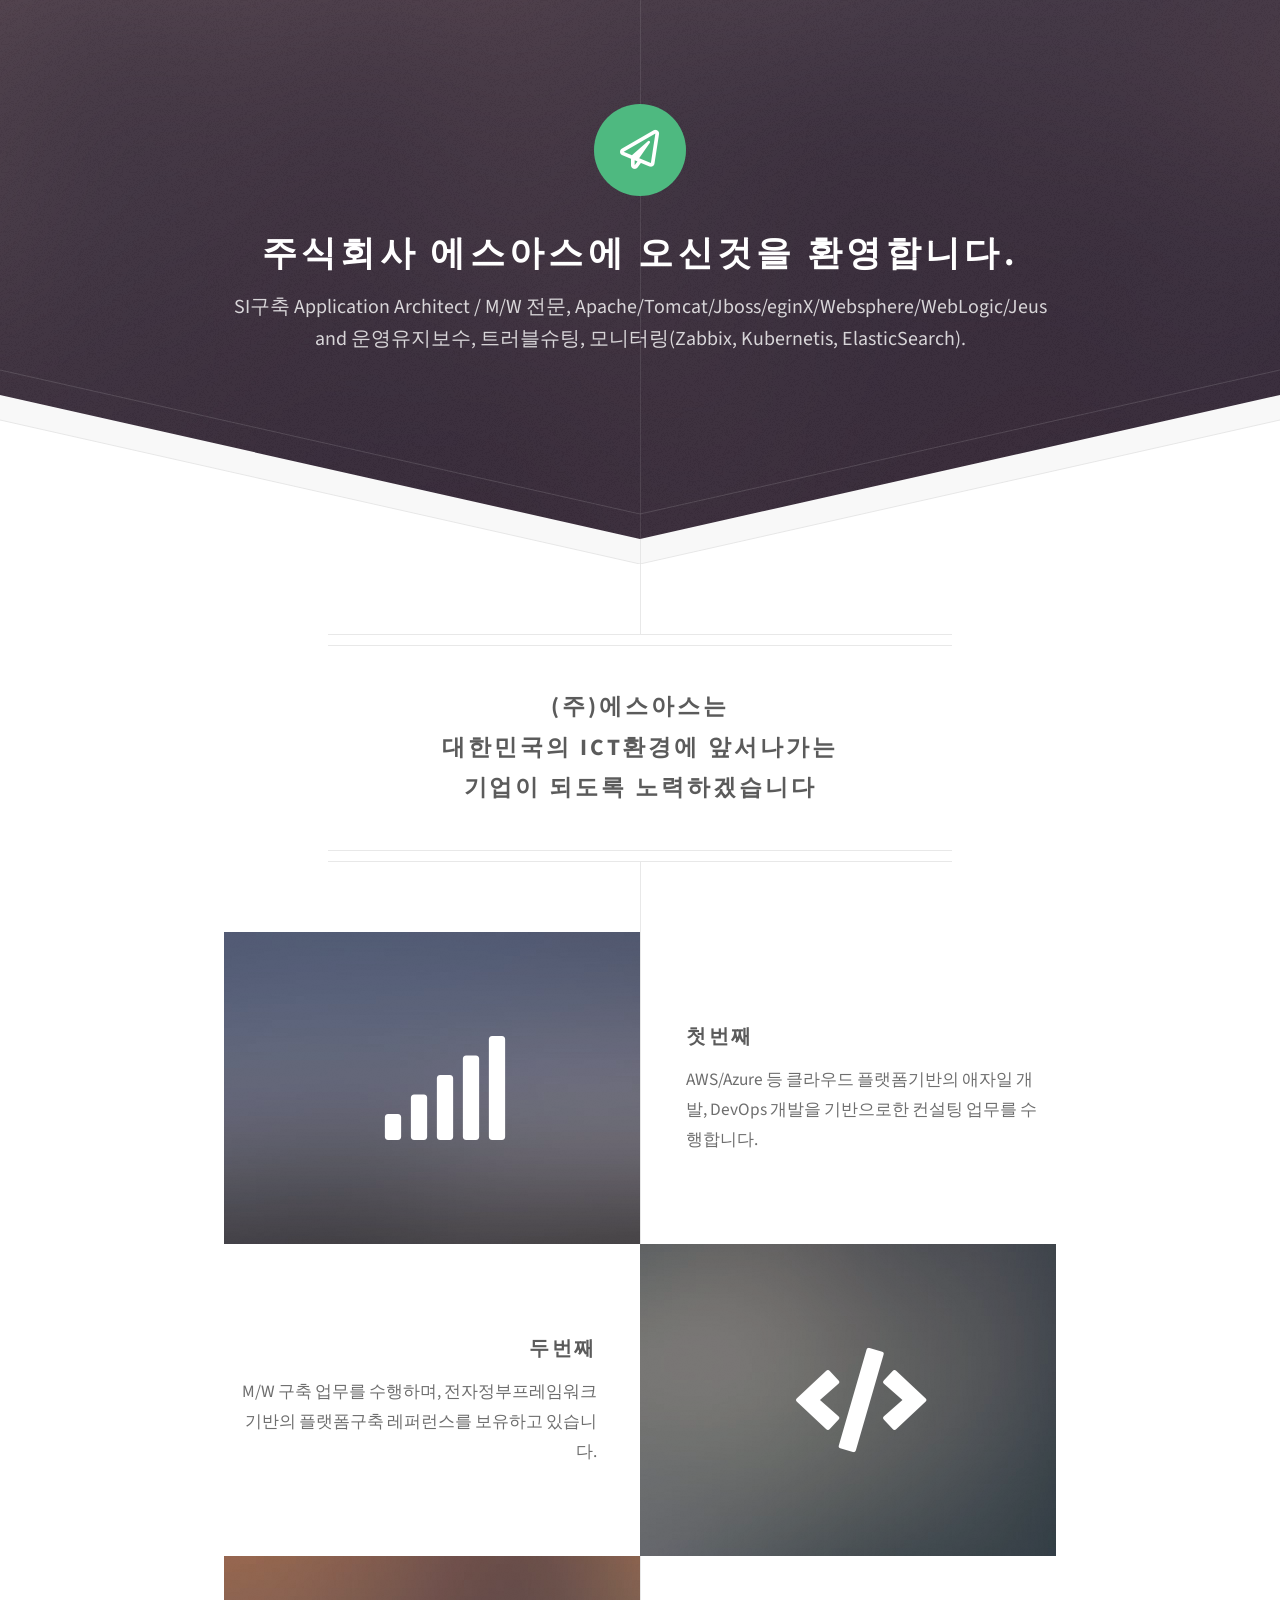
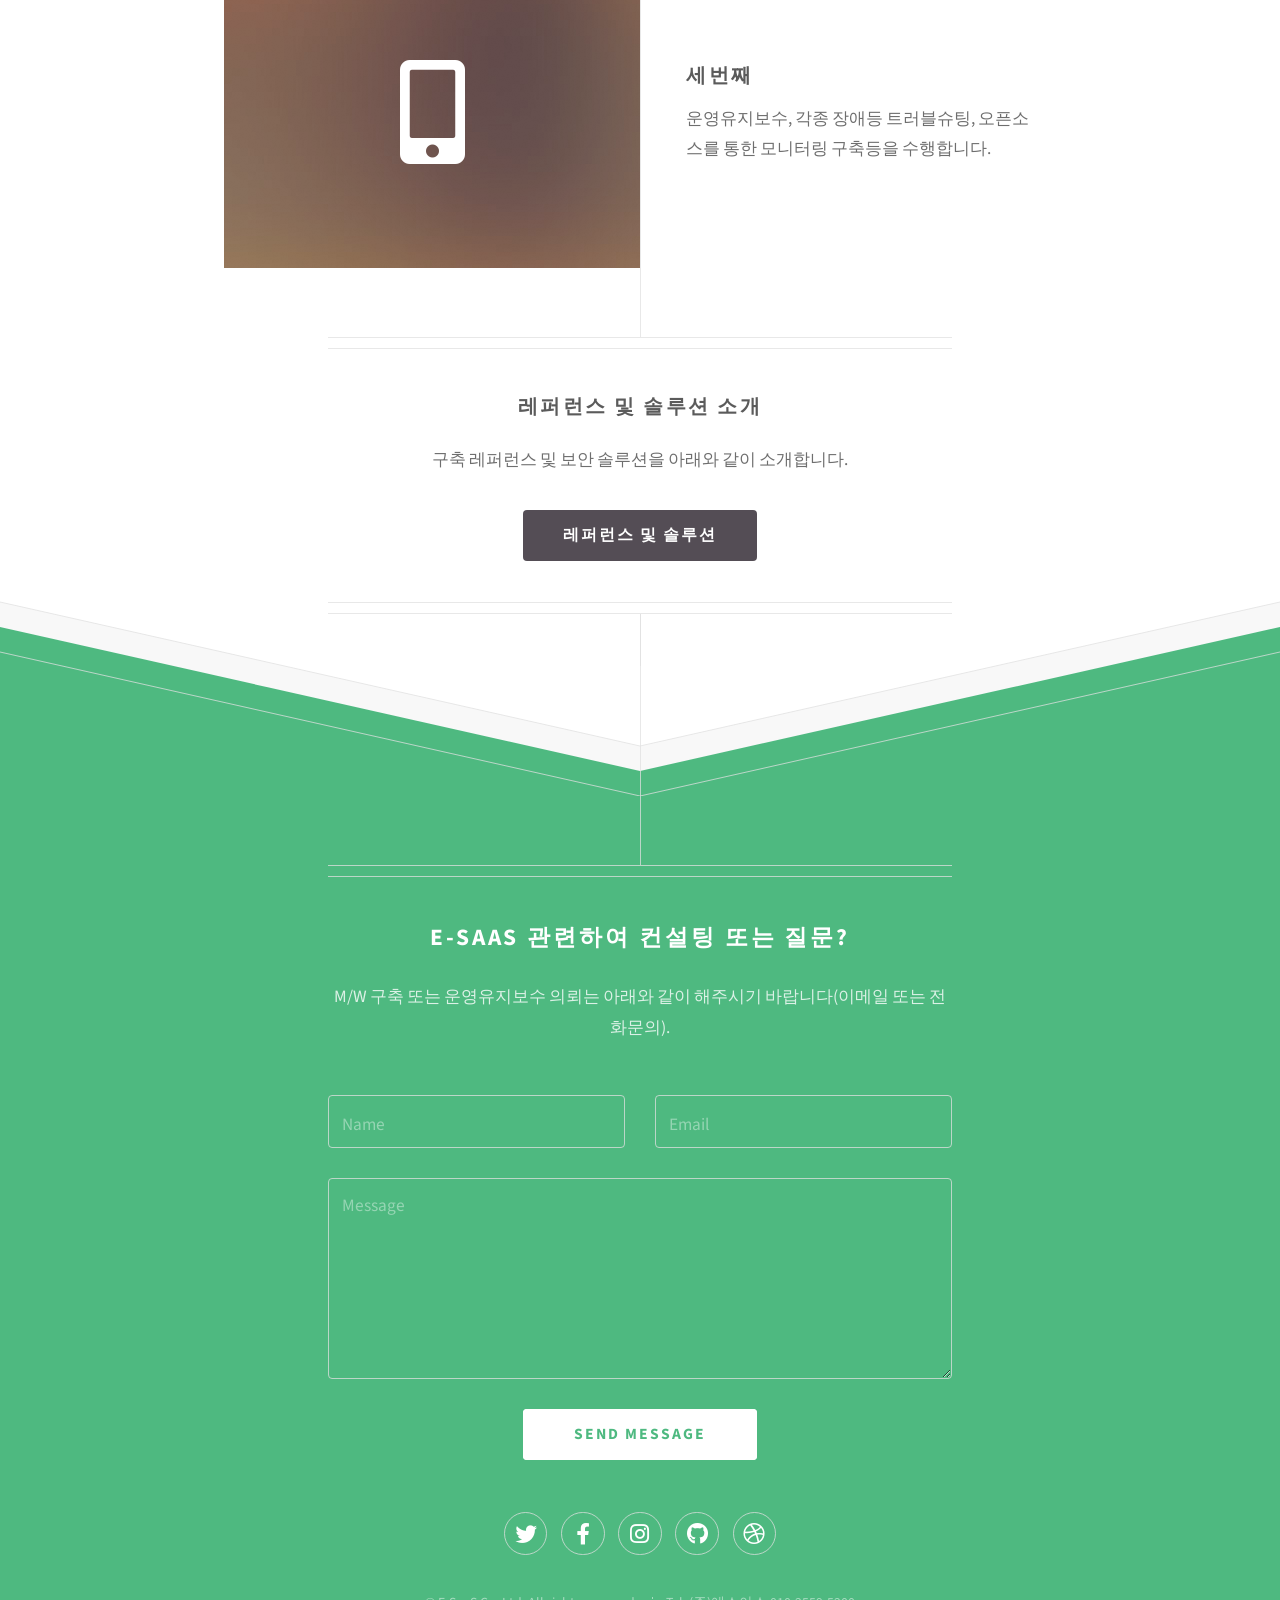
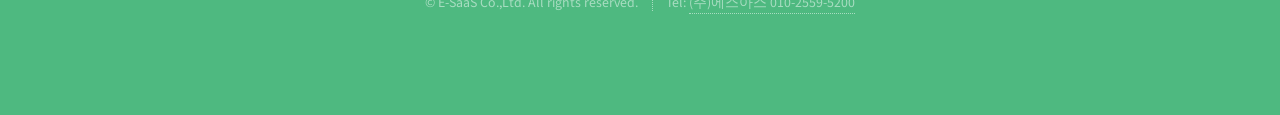
==== commit 4ce88f73: "ㅅ" ====
--- a/index.html
+++ b/index.html
@@ -222,7 +222,7 @@
 						<h2>E-SaaS 관련하여 컨설팅 또는 질문?</h2>
 					</header>
 
-					<p>클라우드 구축 또는 쇼핑몰 개발의뢰 및 보안솔루션 구축 의뢰는 아래와 같이 해주시기 바랍니다(이메일 또는 전화문의).</p>
+					<p>M/W 구축 또는 운영유지보수 의뢰는 아래와 같이 해주시기 바랍니다(이메일 또는 전화문의).</p>
 
 					<form method="post" action="#">
 						<div class="row">
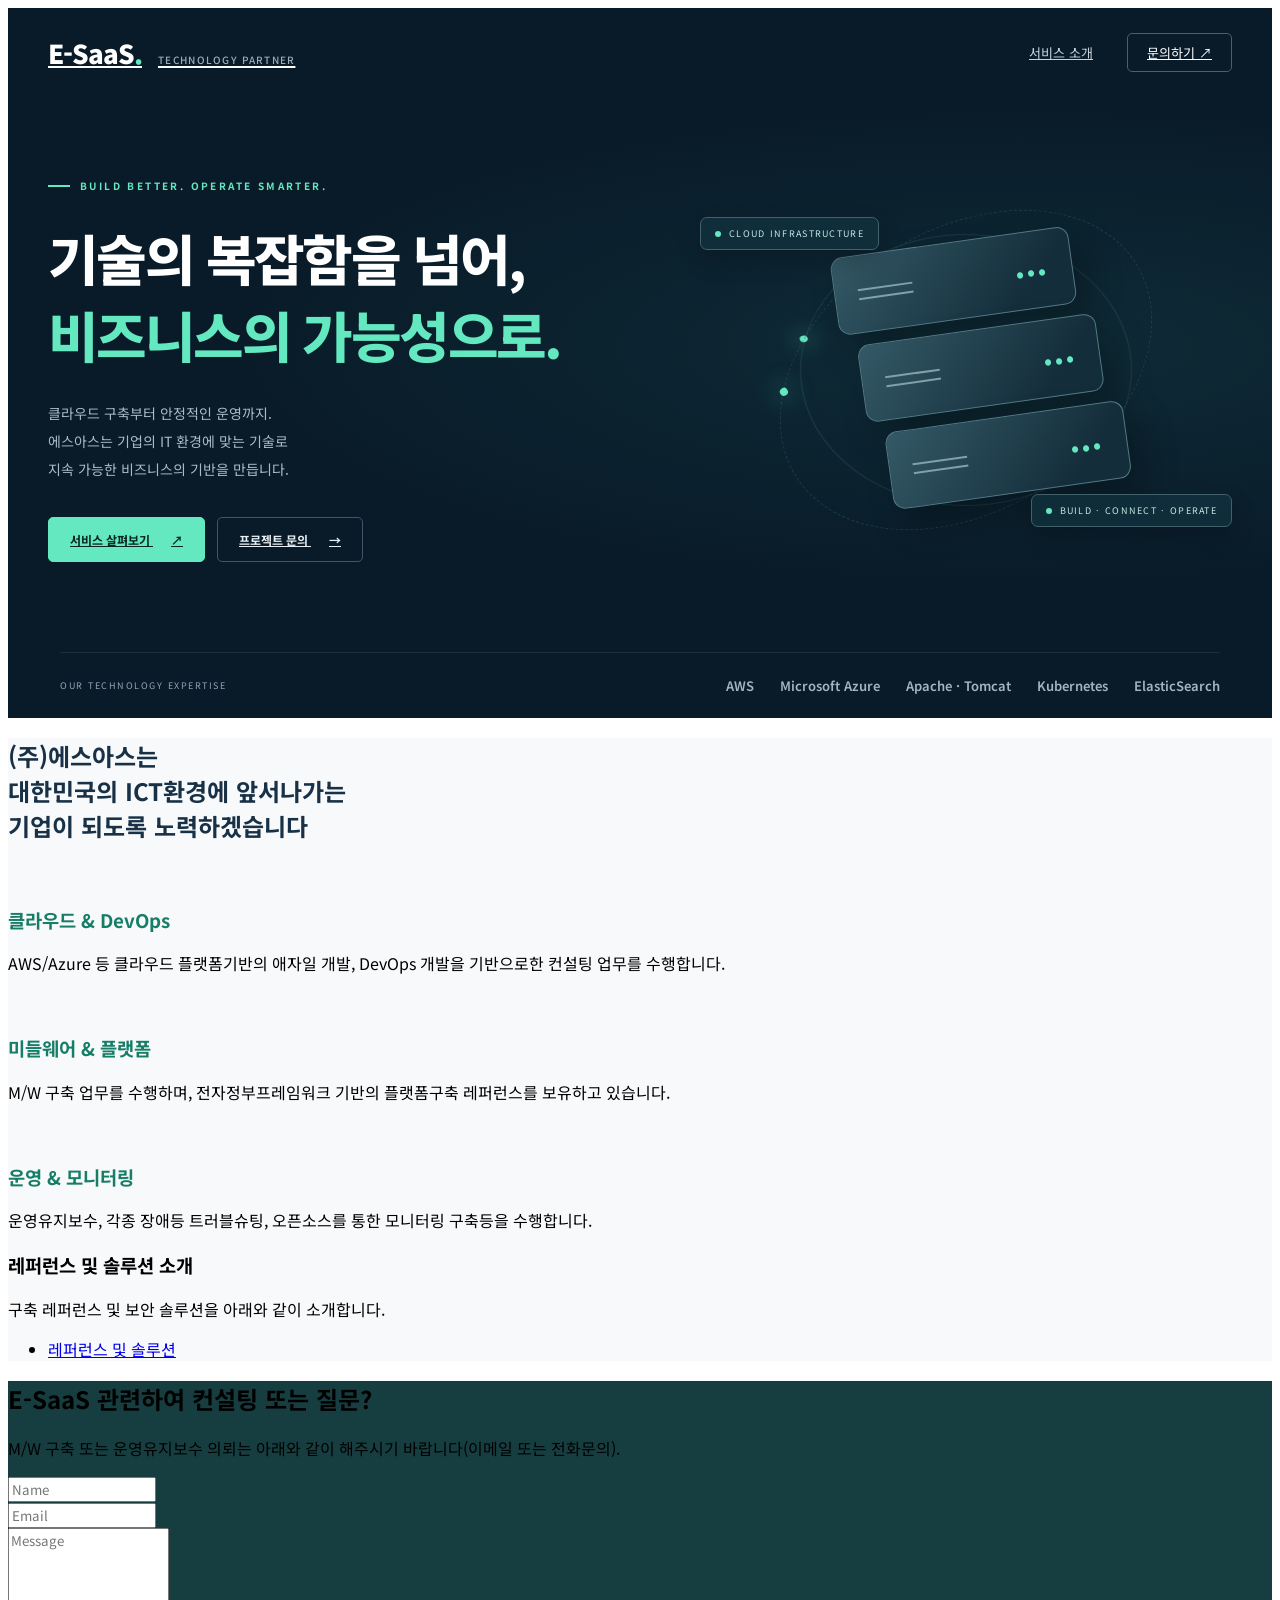
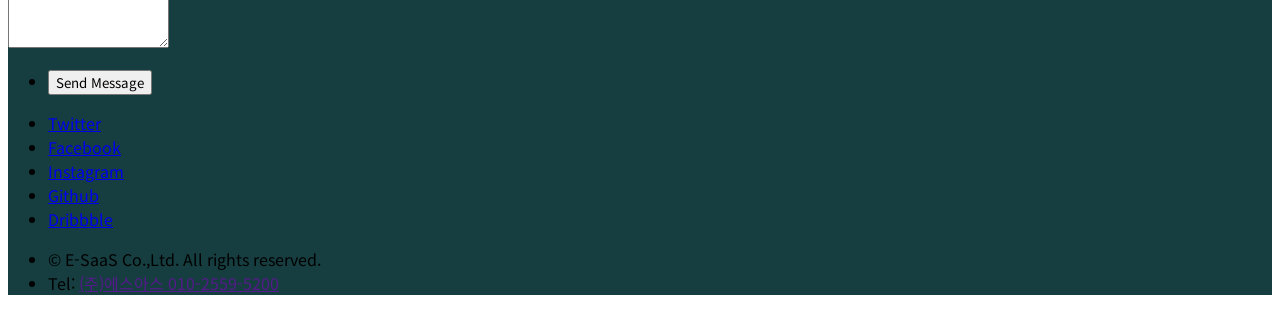
==== commit 6aa21c32: "홈페이지 첫 화면 디자인 개선" ====
--- a/index.html
+++ b/index.html
@@ -1,269 +1,270 @@
-<!DOCTYPE HTML>
-<!--
-	Directive by HTML5 UP
-	html5up.net | @ajlkn
-	Free for personal and commercial use under the CCA 3.0 license (html5up.net/license)
--->
-<html>
-	<head>
-		<title>E-SaaS Co.,Ltd</title>
-		<meta charset="utf-8" />
-		<meta name="viewport" content="width=device-width, initial-scale=1, user-scalable=no" />
-		<link rel="stylesheet" href="assets/css/main.css" />
-	</head>
-	<body class="is-preload">
-
-		<!-- Header -->
-			<div id="header">
-				<span class="logo icon fa-paper-plane"></span>
-				<h1>주식회사 에스아스에 오신것을 환영합니다.</h1>
-				<p>SI구축 Application Architect / M/W 전문, Apache/Tomcat/Jboss/eginX/Websphere/WebLogic/Jeus </a>
-				<br />
-				and 운영유지보수, 트러블슈팅, 모니터링(Zabbix, Kubernetis, ElasticSearch)</a>.</p>
-			</div>
-
-		<!-- Main -->
-			<div id="main">
-
-				<header class="major container medium">
-					<h2>(주)에스아스는
-					<br />
-					대한민국의 ICT환경에 앞서나가는
-					<br />
-					기업이 되도록 노력하겠습니다</h2>
-					<!--
-					<p>Tellus erat mauris ipsum fermentum<br />
-					etiam vivamus nunc nibh morbi.</p>
-					-->
-				</header>
-
-				<div class="box alt container">
-					<section class="feature left">
-						<a href="#" class="image icon solid fa-signal"><img src="images/pic01.jpg" alt="" /></a>
-						<div class="content">
-							<h3>첫번째</h3>
-							<p>AWS/Azure 등 클라우드 플랫폼기반의 애자일 개발, DevOps 개발을 기반으로한 컨설팅 업무를 수행합니다.</p>
-						</div>
-					</section>
-					<section class="feature right">
-						<a href="#" class="image icon solid fa-code"><img src="images/pic02.jpg" alt="" /></a>
-						<div class="content">
-							<h3>두번째</h3>
-							<p>M/W 구축 업무를 수행하며, 전자정부프레임워크 기반의 플랫폼구축 레퍼런스를 보유하고 있습니다.</p>
-						</div>
-					</section>
-					<section class="feature left">
-						<a href="#" class="image icon solid fa-mobile-alt"><img src="images/pic03.jpg" alt="" /></a>
-						<div class="content">
-							<h3>세번째</h3>
-							<p>운영유지보수, 각종 장애등 트러블슈팅, 오픈소스를 통한 모니터링 구축등을 수행합니다.</p>
-						</div>
-					</section>
-				</div>
-
-				<!--
-				<div class="box container">
-					<header>
-						<h2>A lot of generic stuff</h2>
-					</header>
-					<section>
-						<header>
-							<h3>Paragraph</h3>
-							<p>This is the subtitle for this particular heading</p>
-						</header>
-						<p>Phasellus nisl nisl, varius id <sup>porttitor sed pellentesque</sup> ac orci. Pellentesque
-						habitant <strong>strong</strong> tristique <b>bold</b> et netus <i>italic</i> malesuada <em>emphasized</em> ac turpis egestas. Morbi
-						leo suscipit ut. Praesent <sub>id turpis vitae</sub> turpis pretium ultricies. Vestibulum sit
-						amet risus elit.</p>
-					</section>
-					<section>
-						<header>
-							<h3>Blockquote</h3>
-						</header>
-						<blockquote>Fringilla nisl. Donec accumsan interdum nisi, quis tincidunt felis sagittis eget.
-						tempus euismod. Vestibulum ante ipsum primis in faucibus.</blockquote>
-					</section>
-					<section>
-						<header>
-							<h3>Divider</h3>
-						</header>
-						<p>Donec consectetur vestibulum dolor et pulvinar. Etiam vel felis enim, at viverra
-						ligula. Ut porttitor sagittis lorem, quis eleifend nisi ornare vel. Praesent nec orci
-						facilisis leo magna. Cras sit amet urna eros, id egestas urna. Quisque aliquam
-						tempus euismod. Vestibulum ante ipsum primis in faucibus orci luctus et ultrices
-						posuere cubilia.</p>
-						<hr />
-						<p>Donec consectetur vestibulum dolor et pulvinar. Etiam vel felis enim, at viverra
-						ligula. Ut porttitor sagittis lorem, quis eleifend nisi ornare vel. Praesent nec orci
-						facilisis leo magna. Cras sit amet urna eros, id egestas urna. Quisque aliquam
-						tempus euismod. Vestibulum ante ipsum primis in faucibus orci luctus et ultrices
-						posuere cubilia.</p>
-					</section>
-					<section>
-						<header>
-							<h3>Unordered List</h3>
-						</header>
-						<ul class="default">
-							<li>Donec consectetur vestibulum dolor et pulvinar. Etiam vel felis enim, at viverra ligula. Ut porttitor sagittis lorem, quis eleifend nisi ornare vel.</li>
-							<li>Donec consectetur vestibulum dolor et pulvinar. Etiam vel felis enim, at viverra ligula. Ut porttitor sagittis lorem, quis eleifend nisi ornare vel.</li>
-							<li>Donec consectetur vestibulum dolor et pulvinar. Etiam vel felis enim, at viverra ligula. Ut porttitor sagittis lorem, quis eleifend nisi ornare vel.</li>
-							<li>Donec consectetur vestibulum dolor et pulvinar. Etiam vel felis enim, at viverra ligula. Ut porttitor sagittis lorem, quis eleifend nisi ornare vel.</li>
-						</ul>
-					</section>
-					<section>
-						<header>
-							<h3>Ordered List</h3>
-						</header>
-						<ol class="default">
-							<li>Donec consectetur vestibulum dolor et pulvinar. Etiam vel felis enim, at viverra ligula. Ut porttitor sagittis lorem, quis eleifend nisi ornare vel.</li>
-							<li>Donec consectetur vestibulum dolor et pulvinar. Etiam vel felis enim, at viverra ligula. Ut porttitor sagittis lorem, quis eleifend nisi ornare vel.</li>
-							<li>Donec consectetur vestibulum dolor et pulvinar. Etiam vel felis enim, at viverra ligula. Ut porttitor sagittis lorem, quis eleifend nisi ornare vel.</li>
-							<li>Donec consectetur vestibulum dolor et pulvinar. Etiam vel felis enim, at viverra ligula. Ut porttitor sagittis lorem, quis eleifend nisi ornare vel.</li>
-						</ol>
-					</section>
-					<section>
-						<header>
-							<h3>Table</h3>
-						</header>
-						<div class="table-wrapper">
-							<table class="default">
-								<thead>
-									<tr>
-										<th>ID</th>
-										<th>Name</th>
-										<th>Description</th>
-										<th>Price</th>
-									</tr>
-								</thead>
-								<tbody>
-									<tr>
-										<td>45815</td>
-										<td>Something</td>
-										<td>Ut porttitor sagittis lorem, quis eleifend nisi ornare vel.</td>
-										<td>29.99</td>
-									</tr>
-									<tr>
-										<td>24524</td>
-										<td>Nothing</td>
-										<td>Ut porttitor sagittis lorem, quis eleifend nisi ornare vel.</td>
-										<td>19.99</td>
-									</tr>
-									<tr>
-										<td>45815</td>
-										<td>Something</td>
-										<td>Ut porttitor sagittis lorem, quis eleifend nisi ornare vel.</td>
-										<td>29.99</td>
-									</tr>
-									<tr>
-										<td>24524</td>
-										<td>Nothing</td>
-										<td>Ut porttitor sagittis lorem, quis eleifend nisi ornare vel.</td>
-										<td>19.99</td>
-									</tr>
-								</tbody>
-								<tfoot>
-									<tr>
-										<td colspan="3"></td>
-										<td>100.00</td>
-									</tr>
-								</tfoot>
-							</table>
-						</div>
-					</section>
-					<section>
-						<header>
-							<h3>Form</h3>
-						</header>
-						<form method="post" action="#">
-							<div class="row">
-								<div class="col-6 col-12-mobilep">
-									<label for="name">Name</label>
-									<input class="text" type="text" name="name" id="name" value="" placeholder="John Doe" />
-								</div>
-								<div class="col-6 col-12-mobilep">
-									<label for="email">Email</label>
-									<input class="text" type="text" name="email" id="email" value="" placeholder="johndoe@domain.tld" />
-								</div>
-								<div class="col-12">
-									<label for="subject">Subject</label>
-									<input class="text" type="text" name="subject" id="subject" value="" placeholder="Enter your subject" />
-								</div>
-								<div class="col-12">
-									<label for="subject">Message</label>
-									<textarea name="message" id="message" placeholder="Enter your message" rows="6"></textarea>
-								</div>
-								<div class="col-12">
-									<ul class="actions special">
-										<li><input type="submit" value="Send" /></li>
-										<li><input type="reset" value="Reset" class="alt" /></li>
-									</ul>
-								</div>
-							</div>
-						</form>
-					</section>
-				</div>
-				-->
-
-				<footer class="major container medium">
-					<h3>레퍼런스 및 솔루션 소개</h3>
-					<p>구축 레퍼런스 및 보안 솔루션을 아래와 같이 소개합니다.</p>
-					<ul class="actions special">
-						<li><a href="#" class="button">레퍼런스 및 솔루션</a></li>
-					</ul>
-				</footer>
-
-			</div>
-
-		<!-- Footer -->
-			<div id="footer">
-				<div class="container medium">
-
-					<header class="major last">
-						<h2>E-SaaS 관련하여 컨설팅 또는 질문?</h2>
-					</header>
-
-					<p>M/W 구축 또는 운영유지보수 의뢰는 아래와 같이 해주시기 바랍니다(이메일 또는 전화문의).</p>
-
-					<form method="post" action="#">
-						<div class="row">
-							<div class="col-6 col-12-mobilep">
-								<input type="text" name="name" placeholder="Name" />
-							</div>
-							<div class="col-6 col-12-mobilep">
-								<input type="email" name="email" placeholder="Email" />
-							</div>
-							<div class="col-12">
-								<textarea name="message" placeholder="Message" rows="6"></textarea>
-							</div>
-							<div class="col-12">
-								<ul class="actions special">
-									<li><input type="submit" value="Send Message" /></li>
-								</ul>
-							</div>
-						</div>
-					</form>
-
-					<ul class="icons">
-						<li><a href="#" class="icon brands fa-twitter"><span class="label">Twitter</span></a></li>
-						<li><a href="#" class="icon brands fa-facebook-f"><span class="label">Facebook</span></a></li>
-						<li><a href="#" class="icon brands fa-instagram"><span class="label">Instagram</span></a></li>
-						<li><a href="#" class="icon brands fa-github"><span class="label">Github</span></a></li>
-						<li><a href="#" class="icon brands fa-dribbble"><span class="label">Dribbble</span></a></li>
-					</ul>
-
-					<ul class="copyright">
-						<li>&copy; E-SaaS Co.,Ltd. All rights reserved.</li><li>Tel: <a href="">(주)에스아스 010-2559-5200</a></li>
-					</ul>
-
-				</div>
-			</div>
-
-		<!-- Scripts -->
-			<script src="assets/js/jquery.min.js"></script>
-			<script src="assets/js/browser.min.js"></script>
-			<script src="assets/js/breakpoints.min.js"></script>
-			<script src="assets/js/util.js"></script>
-			<script src="assets/js/main.js"></script>
-
-	</body>
-</html>+<!DOCTYPE HTML>
+<!--
+	Directive by HTML5 UP
+	html5up.net | @ajlkn
+	Free for personal and commercial use under the CCA 3.0 license (html5up.net/license)
+-->
+<html lang="ko">
+	<head>
+		<title>에스아스 | 클라우드·미들웨어 구축 및 운영</title>
+		<meta charset="utf-8" />
+		<meta name="viewport" content="width=device-width, initial-scale=1, user-scalable=no" />
+		<link rel="stylesheet" href="https://www.esaas.co.kr/assets/css/main.css" />
+<link rel="stylesheet" href="refresh.css" />
+	</head>
+	<body class="is-preload">
+
+		<!-- Header -->
+			<div id="header">
+<nav class="site-nav" aria-label="주 메뉴"><a class="brand" href="#header" aria-label="에스아스 홈">E-SaaS<span>.</span><small>TECHNOLOGY PARTNER</small></a><div class="nav-links"><a href="#main">서비스 소개</a><a class="nav-contact" href="#footer">문의하기 ↗</a></div></nav>
+<div class="hero">
+<div class="hero-content"><p class="eyebrow">BUILD BETTER. OPERATE SMARTER.</p><h1>기술의 복잡함을 넘어,<br><span>비즈니스의 가능성으로.</span></h1><p class="hero-copy">클라우드 구축부터 안정적인 운영까지.<br>에스아스는 기업의 IT 환경에 맞는 기술로<br>지속 가능한 비즈니스의 기반을 만듭니다.</p><div class="hero-actions"><a class="primary" href="#main">서비스 살펴보기 <b>↗</b></a><a class="secondary" href="#footer">프로젝트 문의 <b>→</b></a></div></div>
+<div class="infra" role="img" aria-label="클라우드와 운영 인프라를 상징하는 서버 일러스트"><div class="orbit"></div><div class="orbit second"></div><div class="stack"><div class="server"></div><div class="server"></div><div class="server"></div></div><div class="float-tag tag-cloud"><i></i>CLOUD INFRASTRUCTURE</div><div class="float-tag tag-ops"><i></i>BUILD · CONNECT · OPERATE</div></div>
+</div>
+<div class="hero-bottom"><p>OUR TECHNOLOGY EXPERTISE</p><div class="tech-list"><span>AWS</span><span>Microsoft Azure</span><span>Apache · Tomcat</span><span>Kubernetes</span><span>ElasticSearch</span></div></div>
+</div>
+<!-- Main -->
+			<div id="main">
+
+				<header class="major container medium">
+					<h2>(주)에스아스는
+					<br />
+					대한민국의 ICT환경에 앞서나가는
+					<br />
+					기업이 되도록 노력하겠습니다</h2>
+					<!--
+					<p>Tellus erat mauris ipsum fermentum<br />
+					etiam vivamus nunc nibh morbi.</p>
+					-->
+				</header>
+
+				<div class="box alt container">
+					<section class="feature left">
+						<a href="#" class="image icon solid fa-signal"><img src="https://www.esaas.co.kr/images/pic01.jpg" alt="" /></a>
+						<div class="content">
+							<h3>클라우드 &amp; DevOps</h3>
+							<p>AWS/Azure 등 클라우드 플랫폼기반의 애자일 개발, DevOps 개발을 기반으로한 컨설팅 업무를 수행합니다.</p>
+						</div>
+					</section>
+					<section class="feature right">
+						<a href="#" class="image icon solid fa-code"><img src="https://www.esaas.co.kr/images/pic02.jpg" alt="" /></a>
+						<div class="content">
+							<h3>미들웨어 &amp; 플랫폼</h3>
+							<p>M/W 구축 업무를 수행하며, 전자정부프레임워크 기반의 플랫폼구축 레퍼런스를 보유하고 있습니다.</p>
+						</div>
+					</section>
+					<section class="feature left">
+						<a href="#" class="image icon solid fa-mobile-alt"><img src="https://www.esaas.co.kr/images/pic03.jpg" alt="" /></a>
+						<div class="content">
+							<h3>운영 &amp; 모니터링</h3>
+							<p>운영유지보수, 각종 장애등 트러블슈팅, 오픈소스를 통한 모니터링 구축등을 수행합니다.</p>
+						</div>
+					</section>
+				</div>
+
+				<!--
+				<div class="box container">
+					<header>
+						<h2>A lot of generic stuff</h2>
+					</header>
+					<section>
+						<header>
+							<h3>Paragraph</h3>
+							<p>This is the subtitle for this particular heading</p>
+						</header>
+						<p>Phasellus nisl nisl, varius id <sup>porttitor sed pellentesque</sup> ac orci. Pellentesque
+						habitant <strong>strong</strong> tristique <b>bold</b> et netus <i>italic</i> malesuada <em>emphasized</em> ac turpis egestas. Morbi
+						leo suscipit ut. Praesent <sub>id turpis vitae</sub> turpis pretium ultricies. Vestibulum sit
+						amet risus elit.</p>
+					</section>
+					<section>
+						<header>
+							<h3>Blockquote</h3>
+						</header>
+						<blockquote>Fringilla nisl. Donec accumsan interdum nisi, quis tincidunt felis sagittis eget.
+						tempus euismod. Vestibulum ante ipsum primis in faucibus.</blockquote>
+					</section>
+					<section>
+						<header>
+							<h3>Divider</h3>
+						</header>
+						<p>Donec consectetur vestibulum dolor et pulvinar. Etiam vel felis enim, at viverra
+						ligula. Ut porttitor sagittis lorem, quis eleifend nisi ornare vel. Praesent nec orci
+						facilisis leo magna. Cras sit amet urna eros, id egestas urna. Quisque aliquam
+						tempus euismod. Vestibulum ante ipsum primis in faucibus orci luctus et ultrices
+						posuere cubilia.</p>
+						<hr />
+						<p>Donec consectetur vestibulum dolor et pulvinar. Etiam vel felis enim, at viverra
+						ligula. Ut porttitor sagittis lorem, quis eleifend nisi ornare vel. Praesent nec orci
+						facilisis leo magna. Cras sit amet urna eros, id egestas urna. Quisque aliquam
+						tempus euismod. Vestibulum ante ipsum primis in faucibus orci luctus et ultrices
+						posuere cubilia.</p>
+					</section>
+					<section>
+						<header>
+							<h3>Unordered List</h3>
+						</header>
+						<ul class="default">
+							<li>Donec consectetur vestibulum dolor et pulvinar. Etiam vel felis enim, at viverra ligula. Ut porttitor sagittis lorem, quis eleifend nisi ornare vel.</li>
+							<li>Donec consectetur vestibulum dolor et pulvinar. Etiam vel felis enim, at viverra ligula. Ut porttitor sagittis lorem, quis eleifend nisi ornare vel.</li>
+							<li>Donec consectetur vestibulum dolor et pulvinar. Etiam vel felis enim, at viverra ligula. Ut porttitor sagittis lorem, quis eleifend nisi ornare vel.</li>
+							<li>Donec consectetur vestibulum dolor et pulvinar. Etiam vel felis enim, at viverra ligula. Ut porttitor sagittis lorem, quis eleifend nisi ornare vel.</li>
+						</ul>
+					</section>
+					<section>
+						<header>
+							<h3>Ordered List</h3>
+						</header>
+						<ol class="default">
+							<li>Donec consectetur vestibulum dolor et pulvinar. Etiam vel felis enim, at viverra ligula. Ut porttitor sagittis lorem, quis eleifend nisi ornare vel.</li>
+							<li>Donec consectetur vestibulum dolor et pulvinar. Etiam vel felis enim, at viverra ligula. Ut porttitor sagittis lorem, quis eleifend nisi ornare vel.</li>
+							<li>Donec consectetur vestibulum dolor et pulvinar. Etiam vel felis enim, at viverra ligula. Ut porttitor sagittis lorem, quis eleifend nisi ornare vel.</li>
+							<li>Donec consectetur vestibulum dolor et pulvinar. Etiam vel felis enim, at viverra ligula. Ut porttitor sagittis lorem, quis eleifend nisi ornare vel.</li>
+						</ol>
+					</section>
+					<section>
+						<header>
+							<h3>Table</h3>
+						</header>
+						<div class="table-wrapper">
+							<table class="default">
+								<thead>
+									<tr>
+										<th>ID</th>
+										<th>Name</th>
+										<th>Description</th>
+										<th>Price</th>
+									</tr>
+								</thead>
+								<tbody>
+									<tr>
+										<td>45815</td>
+										<td>Something</td>
+										<td>Ut porttitor sagittis lorem, quis eleifend nisi ornare vel.</td>
+										<td>29.99</td>
+									</tr>
+									<tr>
+										<td>24524</td>
+										<td>Nothing</td>
+										<td>Ut porttitor sagittis lorem, quis eleifend nisi ornare vel.</td>
+										<td>19.99</td>
+									</tr>
+									<tr>
+										<td>45815</td>
+										<td>Something</td>
+										<td>Ut porttitor sagittis lorem, quis eleifend nisi ornare vel.</td>
+										<td>29.99</td>
+									</tr>
+									<tr>
+										<td>24524</td>
+										<td>Nothing</td>
+										<td>Ut porttitor sagittis lorem, quis eleifend nisi ornare vel.</td>
+										<td>19.99</td>
+									</tr>
+								</tbody>
+								<tfoot>
+									<tr>
+										<td colspan="3"></td>
+										<td>100.00</td>
+									</tr>
+								</tfoot>
+							</table>
+						</div>
+					</section>
+					<section>
+						<header>
+							<h3>Form</h3>
+						</header>
+						<form method="post" action="#">
+							<div class="row">
+								<div class="col-6 col-12-mobilep">
+									<label for="name">Name</label>
+									<input class="text" type="text" name="name" id="name" value="" placeholder="John Doe" />
+								</div>
+								<div class="col-6 col-12-mobilep">
+									<label for="email">Email</label>
+									<input class="text" type="text" name="email" id="email" value="" placeholder="johndoe@domain.tld" />
+								</div>
+								<div class="col-12">
+									<label for="subject">Subject</label>
+									<input class="text" type="text" name="subject" id="subject" value="" placeholder="Enter your subject" />
+								</div>
+								<div class="col-12">
+									<label for="subject">Message</label>
+									<textarea name="message" id="message" placeholder="Enter your message" rows="6"></textarea>
+								</div>
+								<div class="col-12">
+									<ul class="actions special">
+										<li><input type="submit" value="Send" /></li>
+										<li><input type="reset" value="Reset" class="alt" /></li>
+									</ul>
+								</div>
+							</div>
+						</form>
+					</section>
+				</div>
+				-->
+
+				<footer class="major container medium">
+					<h3>레퍼런스 및 솔루션 소개</h3>
+					<p>구축 레퍼런스 및 보안 솔루션을 아래와 같이 소개합니다.</p>
+					<ul class="actions special">
+						<li><a href="#" class="button">레퍼런스 및 솔루션</a></li>
+					</ul>
+				</footer>
+
+			</div>
+
+		<!-- Footer -->
+			<div id="footer">
+				<div class="container medium">
+
+					<header class="major last">
+						<h2>E-SaaS 관련하여 컨설팅 또는 질문?</h2>
+					</header>
+
+					<p>M/W 구축 또는 운영유지보수 의뢰는 아래와 같이 해주시기 바랍니다(이메일 또는 전화문의).</p>
+
+					<form method="post" action="#">
+						<div class="row">
+							<div class="col-6 col-12-mobilep">
+								<input type="text" name="name" placeholder="Name" />
+							</div>
+							<div class="col-6 col-12-mobilep">
+								<input type="email" name="email" placeholder="Email" />
+							</div>
+							<div class="col-12">
+								<textarea name="message" placeholder="Message" rows="6"></textarea>
+							</div>
+							<div class="col-12">
+								<ul class="actions special">
+									<li><input type="submit" value="Send Message" /></li>
+								</ul>
+							</div>
+						</div>
+					</form>
+
+					<ul class="icons">
+						<li><a href="#" class="icon brands fa-twitter"><span class="label">Twitter</span></a></li>
+						<li><a href="#" class="icon brands fa-facebook-f"><span class="label">Facebook</span></a></li>
+						<li><a href="#" class="icon brands fa-instagram"><span class="label">Instagram</span></a></li>
+						<li><a href="#" class="icon brands fa-github"><span class="label">Github</span></a></li>
+						<li><a href="#" class="icon brands fa-dribbble"><span class="label">Dribbble</span></a></li>
+					</ul>
+
+					<ul class="copyright">
+						<li>&copy; E-SaaS Co.,Ltd. All rights reserved.</li><li>Tel: <a href="">(주)에스아스 010-2559-5200</a></li>
+					</ul>
+
+				</div>
+			</div>
+
+		<!-- Scripts -->
+			<script src="https://www.esaas.co.kr/assets/js/jquery.min.js"></script>
+			<script src="https://www.esaas.co.kr/assets/js/browser.min.js"></script>
+			<script src="https://www.esaas.co.kr/assets/js/breakpoints.min.js"></script>
+			<script src="https://www.esaas.co.kr/assets/js/util.js"></script>
+			<script src="https://www.esaas.co.kr/assets/js/main.js"></script>
+
+	</body>
+</html>
--- a/refresh.css
+++ b/refresh.css
@@ -0,0 +1,50 @@
+@import url('https://fonts.googleapis.com/css2?family=Noto+Sans+KR:wght@400;500;600;700;800;900&display=swap');
+:root{--mint:#63e8c0;--navy:#091b29}
+html{scroll-behavior:smooth;scroll-padding-top:30px}
+body,input,textarea{font-family:'Noto Sans KR',sans-serif}
+#header{padding:0;background:var(--navy);color:white;overflow:hidden;text-align:left}
+#header:before,#header:after{display:none}
+.site-nav{height:88px;display:flex;align-items:center;justify-content:space-between;gap:24px;max-width:1240px;margin:auto;padding:0 40px}
+.brand{font-size:26px;font-weight:900;letter-spacing:-1px;border:0;color:white}
+.brand span{color:var(--mint)}
+.brand small{font-size:10px;letter-spacing:1.3px;font-weight:500;color:#9badba;margin-left:16px}
+.nav-links{display:flex;align-items:center;gap:34px;font-size:13px;color:#c8d4dc}
+.nav-links a{border:0;color:inherit}
+.nav-links a:hover{color:var(--mint)}
+.nav-links .nav-contact{border:1px solid #49606f;border-radius:5px;padding:9px 19px;color:white}
+.hero{max-width:1240px;margin:auto;padding:82px 40px 90px;display:grid;grid-template-columns:1.15fr 1fr;align-items:center;gap:40px;background:radial-gradient(ellipse at 80% 45%,#16444b66,transparent 55%)}
+#header .eyebrow{font-size:10px;letter-spacing:2.4px;font-weight:700;color:var(--mint);display:flex;align-items:center;gap:10px;margin:0}
+.eyebrow:before{content:"";width:22px;height:2px;background:var(--mint)}
+#header h1{font-size:clamp(36px,4.3vw,56px);font-weight:800;line-height:1.4;letter-spacing:-2.6px;margin:26px 0;text-transform:none}
+#header h1 span{color:var(--mint)}
+#header .hero-copy{color:#aabbc8;font-size:14px;line-height:2;letter-spacing:0;margin:0}
+.hero-actions{display:flex;gap:12px;flex-wrap:wrap;margin-top:34px}
+.hero-actions a{padding:13px 21px;font-size:12px;font-weight:700;border-radius:5px;transition:transform .2s,background .2s}
+.hero-actions a:hover{transform:translateY(-3px)}
+.hero-actions .primary{color:#07271f;background:var(--mint);border:1px solid var(--mint)}
+.hero-actions .secondary{border:1px solid #415666;color:#e8eef2}
+.hero-actions b{margin-left:18px;color:inherit}
+.infra{position:relative;min-height:355px;display:flex;align-items:center;justify-content:center}
+.orbit{position:absolute;border:1px solid #35576180;border-radius:50%;width:330px;height:330px;transform:rotateX(35deg) rotate(-25deg)}
+.orbit.second{width:400px;height:280px;transform:rotate(-32deg);border-style:dashed}
+.orbit:after{content:"";position:absolute;width:8px;height:8px;border-radius:50%;background:var(--mint);left:30px;top:58px;box-shadow:0 0 25px #63e8c0}
+.stack{position:relative;display:grid;gap:12px;transform:rotate(-8deg);width:240px}
+.server{height:76px;border:1px solid #537b85;border-radius:12px;background:linear-gradient(130deg,#345966,#142d3b 80%);box-shadow:12px 18px 35px #0004;display:flex;align-items:center;justify-content:space-between;padding:0 23px}
+.server:before{content:"";width:55px;height:7px;border-top:2px solid #7ea1ab;border-bottom:2px solid #7ea1ab}
+.server:after{content:"•••";color:var(--mint);font-size:24px;letter-spacing:3px}
+.server:nth-child(2){margin-left:15px;margin-right:-15px}
+.server:nth-child(3){margin-left:30px;margin-right:-30px}
+.float-tag{position:absolute;border:1px solid #42616b;background:#112f3ce8;border-radius:7px;padding:9px 14px;font-size:9px;letter-spacing:1.3px;color:#c4e9e3;box-shadow:0 10px 25px #0003}
+.tag-cloud{top:24px;left:0}.tag-ops{bottom:21px;right:0}
+.float-tag i{display:inline-block;width:6px;height:6px;background:var(--mint);border-radius:50%;margin-right:8px}
+.hero-bottom{border-top:1px solid #ffffff16;max-width:1160px;margin:auto;padding:23px 0;display:flex;justify-content:space-between;gap:24px;align-items:center}
+#header .hero-bottom p{font-size:9px;letter-spacing:1.5px;color:#90a6b5;margin:0}
+.tech-list{display:flex;gap:26px;flex-wrap:wrap;font-size:13px;font-weight:600;color:#a3b4c2}
+#main{background:#f7f9fb}
+#main .major h2{color:#183146}
+#main .feature .content h3{color:#167e67}
+#footer{background-color:#163e40}
+a:focus-visible{outline:3px solid var(--mint);outline-offset:5px}
+@media(max-width:1000px){.hero{gap:15px}.hero-bottom{margin:0 40px}.tech-list{gap:15px}.brand small{display:none}.infra{transform:scale(.85)}}
+@media(max-width:736px){.site-nav{height:76px;padding:0 24px}.brand{font-size:23px}.nav-links{gap:15px;font-size:11px}.nav-links .nav-contact{padding:6px 11px}.hero{padding:40px 24px 25px;grid-template-columns:1fr;gap:0}#header h1{font-size:clamp(29px,7.5vw,45px);letter-spacing:-1.8px}#header .hero-copy{font-size:13px}.infra{min-height:290px;transform:scale(.8);margin:5px -15px -10px}.hero-bottom{margin:0 24px;align-items:flex-start;flex-direction:column;gap:14px}.tech-list{font-size:11px;gap:15px}.hero-actions a{padding:12px 15px}.hero-actions b{margin-left:10px}}
+@media(prefers-reduced-motion:reduce){html{scroll-behavior:auto}.hero-actions a{transition:none}}
